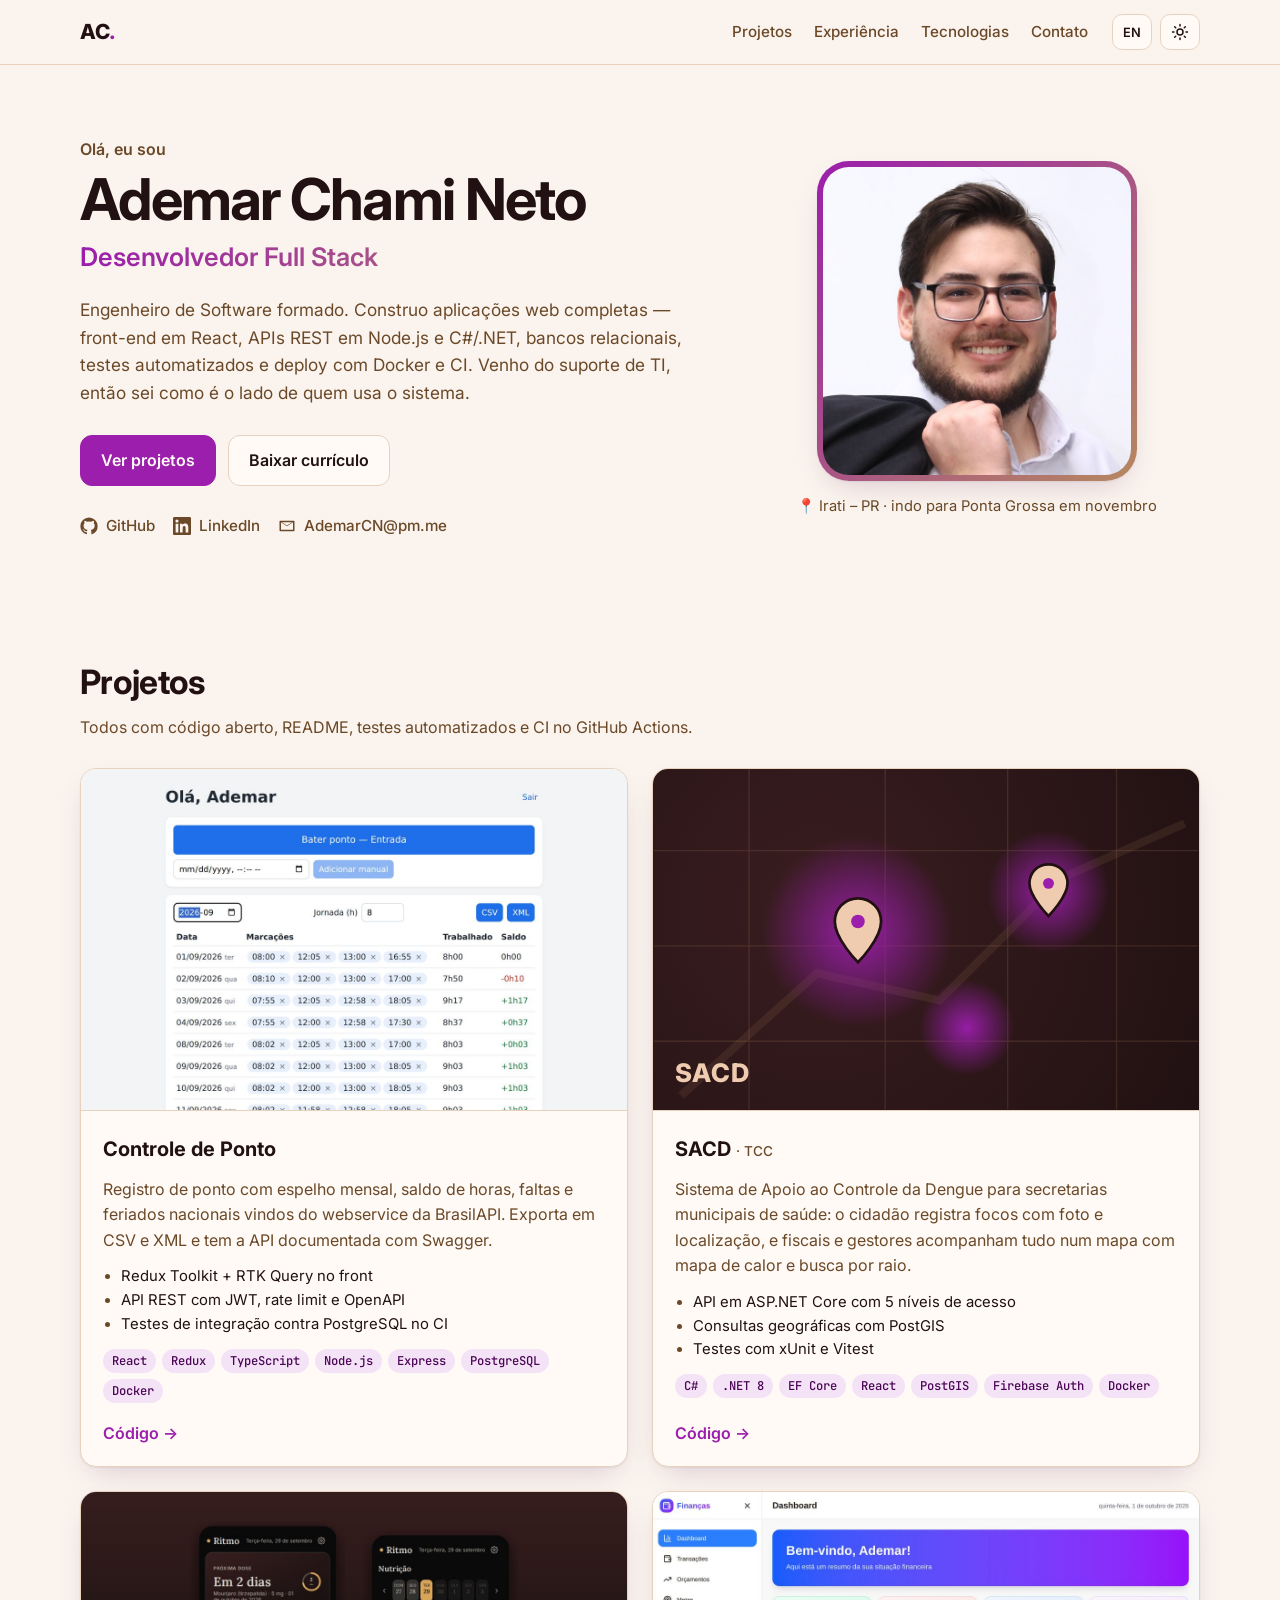
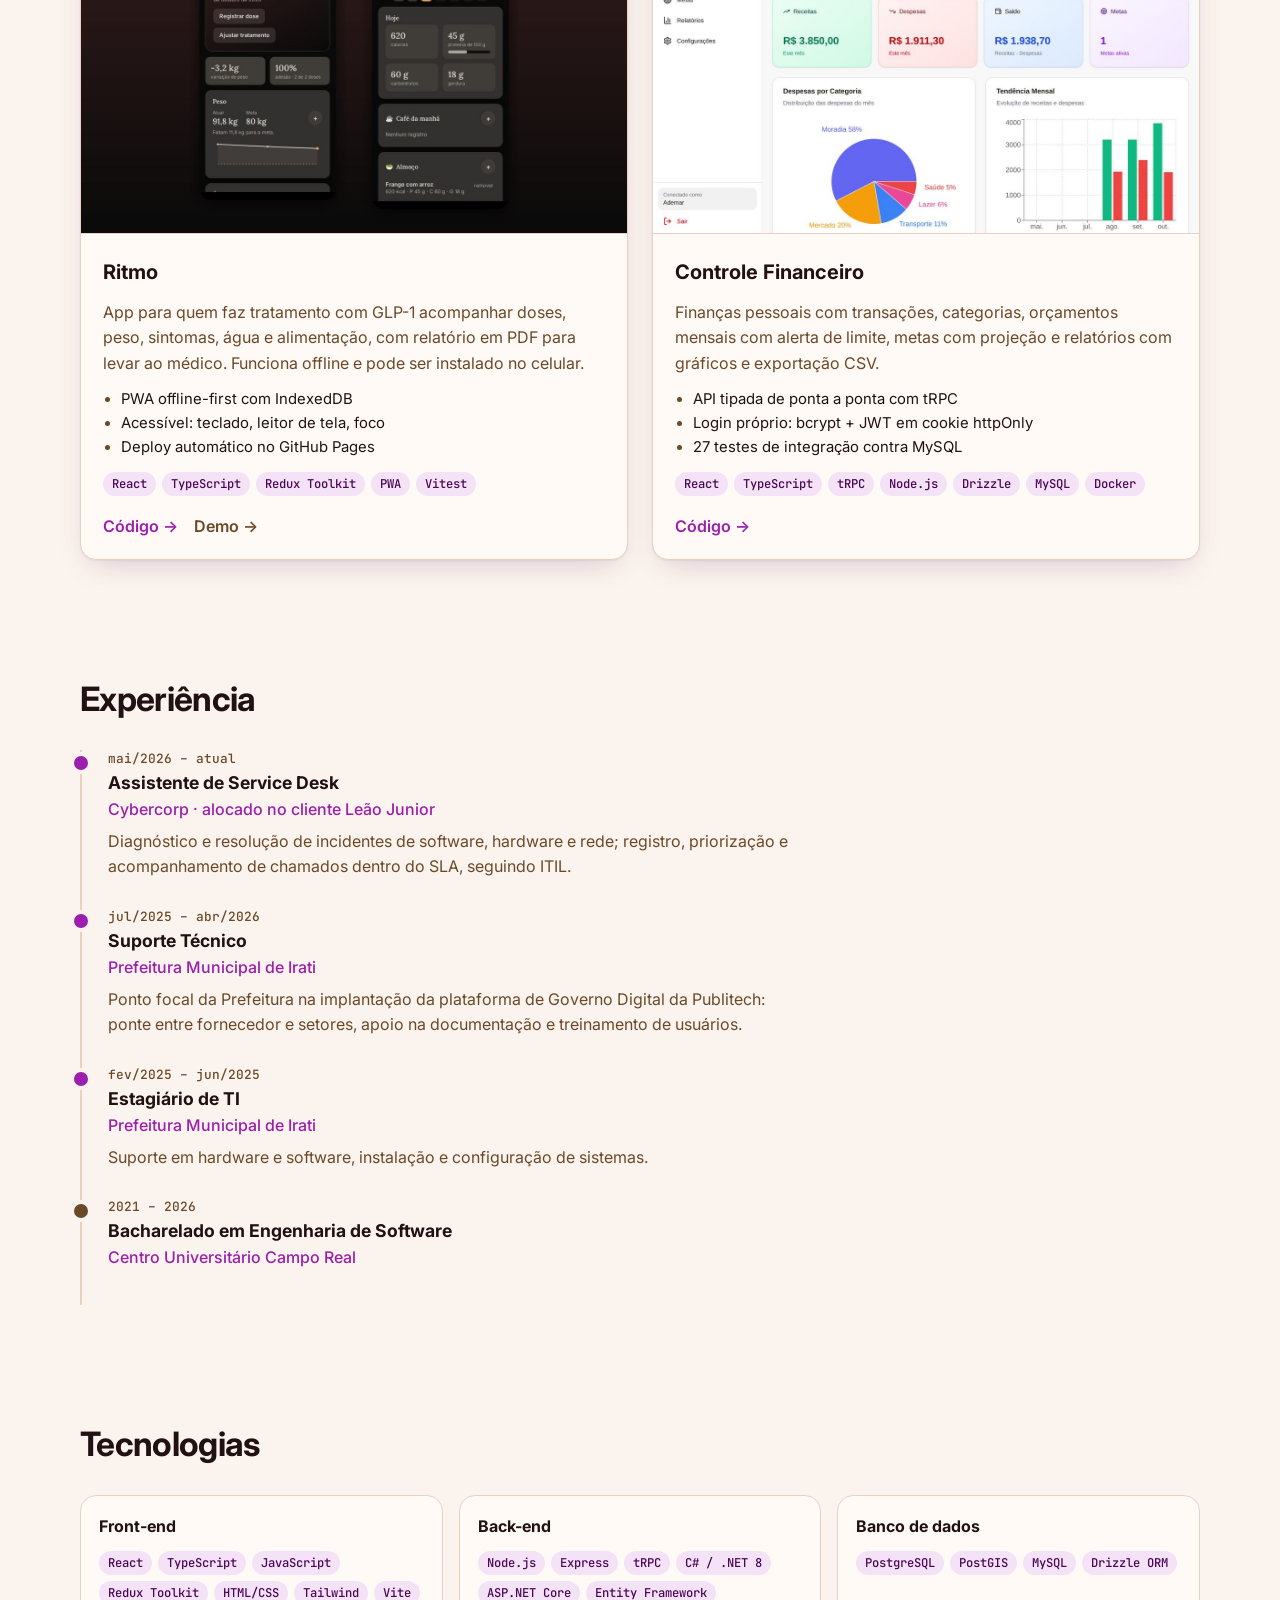
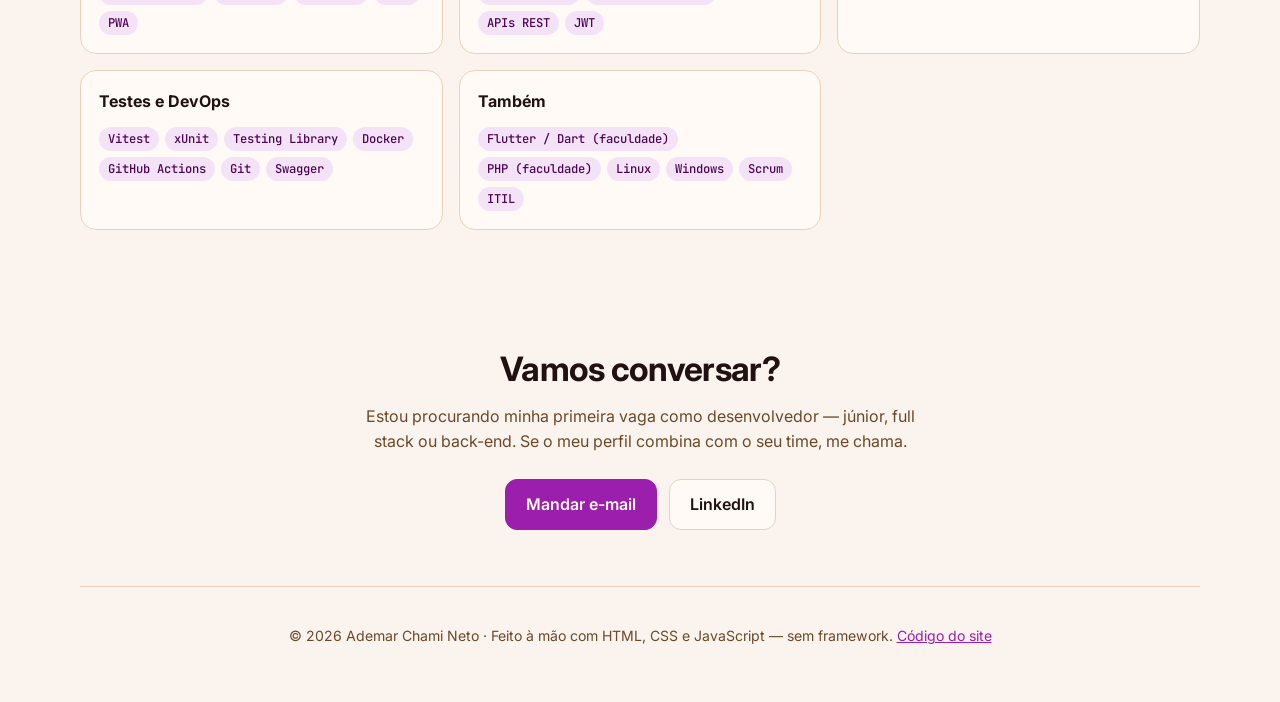
==== index.html @ 9b75eed6 "Portfólio" ====
<!doctype html>
<html lang="pt-BR">
<head>
  <meta charset="UTF-8" />
  <meta name="viewport" content="width=device-width, initial-scale=1" />
  <title>Ademar Chami Neto — Desenvolvedor Full Stack</title>
  <meta name="description" content="Portfólio de Ademar Chami Neto, desenvolvedor full stack (React, Node.js, C#/.NET, PostgreSQL). Projetos, experiência e contato." />
  <meta property="og:title" content="Ademar Chami Neto — Desenvolvedor Full Stack" />
  <meta property="og:description" content="Projetos com React, Node.js, C#/.NET e PostgreSQL — com código, testes e demos online." />
  <meta property="og:image" content="https://ademarchamineto.github.io/assets/projects/ponto.jpg" />
  <meta property="og:type" content="website" />
  <meta name="theme-color" content="#211112" />
  <link rel="icon" href="assets/favicon.svg" type="image/svg+xml" />
  <link rel="preconnect" href="https://fonts.googleapis.com" />
  <link rel="preconnect" href="https://fonts.gstatic.com" crossorigin />
  <link href="https://fonts.googleapis.com/css2?family=Inter:wght@400;500;600;700;800&family=JetBrains+Mono:wght@500&display=swap" rel="stylesheet" />
  <link rel="stylesheet" href="styles.css" />
</head>
<body>
  <a class="skip" href="#projetos" data-i18n="skip">Pular para os projetos</a>

  <header class="nav">
    <div class="container nav-inner">
      <a class="logo" href="#topo" aria-label="Início">AC<span>.</span></a>
      <nav aria-label="Seções">
        <a href="#projetos" data-i18n="nav.projects">Projetos</a>
        <a href="#experiencia" data-i18n="nav.experience">Experiência</a>
        <a href="#tecnologias" data-i18n="nav.skills">Tecnologias</a>
        <a href="#contato" data-i18n="nav.contact">Contato</a>
      </nav>
      <div class="nav-actions">
        <button class="lang" id="lang-toggle" type="button" aria-label="Mudar idioma / Change language">EN</button>
        <button class="theme" id="theme-toggle" type="button" aria-label="Alternar tema claro/escuro">
          <svg class="i-sun" viewBox="0 0 24 24" aria-hidden="true"><circle cx="12" cy="12" r="4"/><path d="M12 2v2M12 20v2M4.9 4.9l1.4 1.4M17.7 17.7l1.4 1.4M2 12h2M20 12h2M4.9 19.1l1.4-1.4M17.7 6.3l1.4-1.4"/></svg>
          <svg class="i-moon" viewBox="0 0 24 24" aria-hidden="true"><path d="M21 12.8A9 9 0 1 1 11.2 3a7 7 0 0 0 9.8 9.8z"/></svg>
        </button>
      </div>
    </div>
  </header>

  <main id="topo">
    <!-- HERO -->
    <section class="hero container">
      <div class="hero-text">
        <p class="eyebrow" data-i18n="hero.eyebrow">Olá, eu sou</p>
        <h1>Ademar Chami Neto</h1>
        <p class="role" data-i18n="hero.role">Desenvolvedor Full Stack</p>
        <p class="lead" data-i18n="hero.lead">Engenheiro de Software formado. Construo aplicações web completas — front-end em React, APIs REST em Node.js e C#/.NET, bancos relacionais, testes automatizados e deploy com Docker e CI. Venho do suporte de TI, então sei como é o lado de quem usa o sistema.</p>
        <div class="cta">
          <a class="btn primary" href="#projetos" data-i18n="hero.cta.projects">Ver projetos</a>
          <a class="btn" href="assets/curriculo-ademar-chami-neto.pdf" target="_blank" rel="noopener" data-i18n="hero.cta.cv">Baixar currículo</a>
        </div>
        <ul class="social" aria-label="Redes">
          <li><a href="https://github.com/AdemarChamiNeto" target="_blank" rel="noopener" aria-label="GitHub">
            <svg viewBox="0 0 24 24" aria-hidden="true"><path d="M12 .5A11.5 11.5 0 0 0 .5 12a11.5 11.5 0 0 0 7.9 10.9c.6.1.8-.2.8-.6v-2c-3.2.7-3.9-1.5-3.9-1.5-.5-1.3-1.3-1.7-1.3-1.7-1-.7.1-.7.1-.7 1.2.1 1.8 1.2 1.8 1.2 1 1.8 2.8 1.3 3.5 1 .1-.8.4-1.3.7-1.6-2.6-.3-5.3-1.3-5.3-5.7 0-1.3.5-2.3 1.2-3.1-.1-.3-.5-1.5.1-3.1 0 0 1-.3 3.2 1.2a11 11 0 0 1 5.8 0c2.2-1.5 3.2-1.2 3.2-1.2.6 1.6.2 2.8.1 3.1.8.8 1.2 1.9 1.2 3.1 0 4.4-2.7 5.4-5.3 5.7.4.4.8 1.1.8 2.2v3.3c0 .3.2.7.8.6A11.5 11.5 0 0 0 23.5 12 11.5 11.5 0 0 0 12 .5z"/></svg>
            GitHub</a></li>
          <li><a href="https://www.linkedin.com/in/ademar-chami-neto" target="_blank" rel="noopener" aria-label="LinkedIn">
            <svg viewBox="0 0 24 24" aria-hidden="true"><path d="M20.4 20.5h-3.6v-5.6c0-1.3 0-3-1.8-3s-2.1 1.4-2.1 2.9v5.7H9.3V9h3.4v1.6c.5-.9 1.6-1.8 3.4-1.8 3.6 0 4.3 2.4 4.3 5.5v6.2zM5.3 7.4a2.1 2.1 0 1 1 0-4.2 2.1 2.1 0 0 1 0 4.2zM7.1 20.5H3.5V9h3.6v11.5zM22.2 0H1.8C.8 0 0 .8 0 1.7v20.6c0 .9.8 1.7 1.8 1.7h20.4c1 0 1.8-.8 1.8-1.7V1.7C24 .8 23.2 0 22.2 0z"/></svg>
            LinkedIn</a></li>
          <li><a href="mailto:AdemarCN@pm.me" aria-label="E-mail">
            <svg viewBox="0 0 24 24" aria-hidden="true"><path d="M3 5h18a1 1 0 0 1 1 1v12a1 1 0 0 1-1 1H3a1 1 0 0 1-1-1V6a1 1 0 0 1 1-1zm9 7.2L4 7.1V17h16V7.1l-8 5.1zM5.2 7l6.8 4.3L18.8 7H5.2z"/></svg>
            AdemarCN@pm.me</a></li>
        </ul>
      </div>
      <div class="hero-photo">
        <!-- Coloque sua foto em assets/foto.jpg (quadrada, ~600x600). Sem ela, aparecem as iniciais. -->
        <div class="photo-frame">
          <img src="assets/foto.jpg" alt="Foto de Ademar Chami Neto" width="320" height="320" onerror="this.remove()" />
          <span class="initials" aria-hidden="true">AC</span>
        </div>
        <p class="location" data-i18n="hero.location">📍 Irati – PR · indo para Ponta Grossa em novembro</p>
      </div>
    </section>

    <!-- PROJETOS -->
    <section id="projetos" class="section container">
      <h2 data-i18n="projects.title">Projetos</h2>
      <p class="section-sub" data-i18n="projects.sub">Todos com código aberto, README, testes automatizados e CI no GitHub Actions.</p>

      <div class="projects">
        <!-- Controle de Ponto -->
        <article class="project">
          <a class="shot" href="https://github.com/AdemarChamiNeto/controle-ponto" target="_blank" rel="noopener">
            <img src="assets/projects/ponto.jpg" alt="Tela do Controle de Ponto com o espelho do mês" loading="lazy" width="1200" height="750" />
          </a>
          <div class="project-body">
            <h3>Controle de Ponto</h3>
            <p data-i18n="p.ponto.desc">Registro de ponto com espelho mensal, saldo de horas, faltas e feriados nacionais vindos do webservice da BrasilAPI. Exporta em CSV e XML e tem a API documentada com Swagger.</p>
            <ul class="highlights">
              <li data-i18n="p.ponto.h1">Redux Toolkit + RTK Query no front</li>
              <li data-i18n="p.ponto.h2">API REST com JWT, rate limit e OpenAPI</li>
              <li data-i18n="p.ponto.h3">Testes de integração contra PostgreSQL no CI</li>
            </ul>
            <ul class="tags"><li>React</li><li>Redux</li><li>TypeScript</li><li>Node.js</li><li>Express</li><li>PostgreSQL</li><li>Docker</li></ul>
            <div class="links">
              <a href="https://github.com/AdemarChamiNeto/controle-ponto" target="_blank" rel="noopener" data-i18n="links.code">Código</a>
              <!-- DEMO-PONTO: quando o deploy no Render estiver no ar, troque o href e remova o hidden -->
              <a href="#" hidden data-i18n="links.demo">Demo</a>
            </div>
          </div>
        </article>

        <!-- SACD -->
        <article class="project">
          <a class="shot sacd" href="https://github.com/AdemarChamiNeto/sacd" target="_blank" rel="noopener" aria-label="SACD no GitHub">
            <div class="sacd-art" aria-hidden="true">
              <svg viewBox="0 0 400 250">
                <defs><radialGradient id="h" cx="50%" cy="50%" r="50%"><stop offset="0" stop-color="#9b1eac" stop-opacity=".95"/><stop offset="1" stop-color="#9b1eac" stop-opacity="0"/></radialGradient></defs>
                <g stroke="currentColor" stroke-opacity=".18" fill="none">
                  <path d="M0 60h400M0 130h400M0 200h400M70 0v250M170 0v250M260 0v250M340 0v250"/>
                  <path d="M20 240 120 150 210 170 300 80 390 40" stroke-width="6" stroke-opacity=".12"/>
                </g>
                <circle cx="150" cy="120" r="70" fill="url(#h)"/>
                <circle cx="290" cy="90" r="45" fill="url(#h)"/>
                <circle cx="230" cy="190" r="35" fill="url(#h)"/>
                <g fill="#efccaf" stroke="#211112" stroke-width="2">
                  <path d="M150 95c-10 0-17 8-17 17 0 13 17 30 17 30s17-17 17-30c0-9-7-17-17-17z"/>
                  <path d="M290 70c-8 0-14 6-14 14 0 10 14 24 14 24s14-14 14-24c0-8-6-14-14-14z"/>
                </g>
                <circle cx="150" cy="112" r="5" fill="#9b1eac"/><circle cx="290" cy="84" r="4" fill="#9b1eac"/>
              </svg>
              <span>SACD</span>
            </div>
          </a>
          <div class="project-body">
            <h3>SACD <small data-i18n="p.sacd.tag">· TCC</small></h3>
            <p data-i18n="p.sacd.desc">Sistema de Apoio ao Controle da Dengue para secretarias municipais de saúde: o cidadão registra focos com foto e localização, e fiscais e gestores acompanham tudo num mapa com mapa de calor e busca por raio.</p>
            <ul class="highlights">
              <li data-i18n="p.sacd.h1">API em ASP.NET Core com 5 níveis de acesso</li>
              <li data-i18n="p.sacd.h2">Consultas geográficas com PostGIS</li>
              <li data-i18n="p.sacd.h3">Testes com xUnit e Vitest</li>
            </ul>
            <ul class="tags"><li>C#</li><li>.NET 8</li><li>EF Core</li><li>React</li><li>PostGIS</li><li>Firebase Auth</li><li>Docker</li></ul>
            <div class="links">
              <a href="https://github.com/AdemarChamiNeto/sacd" target="_blank" rel="noopener" data-i18n="links.code">Código</a>
            </div>
          </div>
        </article>

        <!-- Ritmo -->
        <article class="project">
          <a class="shot" href="https://ademarchamineto.github.io/ritmo/" target="_blank" rel="noopener">
            <img src="assets/projects/ritmo.jpg" alt="Duas telas do app Ritmo no celular" loading="lazy" width="1200" height="750" />
          </a>
          <div class="project-body">
            <h3>Ritmo</h3>
            <p data-i18n="p.ritmo.desc">App para quem faz tratamento com GLP-1 acompanhar doses, peso, sintomas, água e alimentação, com relatório em PDF para levar ao médico. Funciona offline e pode ser instalado no celular.</p>
            <ul class="highlights">
              <li data-i18n="p.ritmo.h1">PWA offline-first com IndexedDB</li>
              <li data-i18n="p.ritmo.h2">Acessível: teclado, leitor de tela, foco</li>
              <li data-i18n="p.ritmo.h3">Deploy automático no GitHub Pages</li>
            </ul>
            <ul class="tags"><li>React</li><li>TypeScript</li><li>Redux Toolkit</li><li>PWA</li><li>Vitest</li></ul>
            <div class="links">
              <a href="https://github.com/AdemarChamiNeto/ritmo" target="_blank" rel="noopener" data-i18n="links.code">Código</a>
              <a class="demo" href="https://ademarchamineto.github.io/ritmo/" target="_blank" rel="noopener" data-i18n="links.demo">Demo</a>
            </div>
          </div>
        </article>

        <!-- Controle Financeiro -->
        <article class="project">
          <a class="shot" href="https://github.com/AdemarChamiNeto/controle-financeiro" target="_blank" rel="noopener">
            <img src="assets/projects/financeiro.jpg" alt="Dashboard do Controle Financeiro com gráficos" loading="lazy" width="1200" height="750" />
          </a>
          <div class="project-body">
            <h3>Controle Financeiro</h3>
            <p data-i18n="p.fin.desc">Finanças pessoais com transações, categorias, orçamentos mensais com alerta de limite, metas com projeção e relatórios com gráficos e exportação CSV.</p>
            <ul class="highlights">
              <li data-i18n="p.fin.h1">API tipada de ponta a ponta com tRPC</li>
              <li data-i18n="p.fin.h2">Login próprio: bcrypt + JWT em cookie httpOnly</li>
              <li data-i18n="p.fin.h3">27 testes de integração contra MySQL</li>
            </ul>
            <ul class="tags"><li>React</li><li>TypeScript</li><li>tRPC</li><li>Node.js</li><li>Drizzle</li><li>MySQL</li><li>Docker</li></ul>
            <div class="links">
              <a href="https://github.com/AdemarChamiNeto/controle-financeiro" target="_blank" rel="noopener" data-i18n="links.code">Código</a>
            </div>
          </div>
        </article>
      </div>
    </section>

    <!-- EXPERIÊNCIA -->
    <section id="experiencia" class="section container">
      <h2 data-i18n="exp.title">Experiência</h2>
      <ol class="timeline">
        <li>
          <div class="when" data-i18n="exp.1.when">mai/2026 – atual</div>
          <h3 data-i18n="exp.1.role">Assistente de Service Desk</h3>
          <p class="where" data-i18n="exp.1.where">Cybercorp · alocado no cliente Leão Junior</p>
          <p data-i18n="exp.1.desc">Diagnóstico e resolução de incidentes de software, hardware e rede; registro, priorização e acompanhamento de chamados dentro do SLA, seguindo ITIL.</p>
        </li>
        <li>
          <div class="when" data-i18n="exp.2.when">jul/2025 – abr/2026</div>
          <h3 data-i18n="exp.2.role">Suporte Técnico</h3>
          <p class="where" data-i18n="exp.2.where">Prefeitura Municipal de Irati</p>
          <p data-i18n="exp.2.desc">Ponto focal da Prefeitura na implantação da plataforma de Governo Digital da Publitech: ponte entre fornecedor e setores, apoio na documentação e treinamento de usuários.</p>
        </li>
        <li>
          <div class="when" data-i18n="exp.3.when">fev/2025 – jun/2025</div>
          <h3 data-i18n="exp.3.role">Estagiário de TI</h3>
          <p class="where" data-i18n="exp.3.where">Prefeitura Municipal de Irati</p>
          <p data-i18n="exp.3.desc">Suporte em hardware e software, instalação e configuração de sistemas.</p>
        </li>
        <li class="edu">
          <div class="when">2021 – 2026</div>
          <h3 data-i18n="edu.role">Bacharelado em Engenharia de Software</h3>
          <p class="where">Centro Universitário Campo Real</p>
        </li>
      </ol>
    </section>

    <!-- TECNOLOGIAS -->
    <section id="tecnologias" class="section container">
      <h2 data-i18n="skills.title">Tecnologias</h2>
      <div class="skills">
        <div class="skill-group">
          <h3>Front-end</h3>
          <ul class="tags"><li>React</li><li>TypeScript</li><li>JavaScript</li><li>Redux Toolkit</li><li>HTML/CSS</li><li>Tailwind</li><li>Vite</li><li>PWA</li></ul>
        </div>
        <div class="skill-group">
          <h3>Back-end</h3>
          <ul class="tags"><li>Node.js</li><li>Express</li><li>tRPC</li><li>C# / .NET 8</li><li>ASP.NET Core</li><li>Entity Framework</li><li>APIs REST</li><li>JWT</li></ul>
        </div>
        <div class="skill-group">
          <h3 data-i18n="skills.db">Banco de dados</h3>
          <ul class="tags"><li>PostgreSQL</li><li>PostGIS</li><li>MySQL</li><li>Drizzle ORM</li></ul>
        </div>
        <div class="skill-group">
          <h3 data-i18n="skills.devops">Testes e DevOps</h3>
          <ul class="tags"><li>Vitest</li><li>xUnit</li><li>Testing Library</li><li>Docker</li><li>GitHub Actions</li><li>Git</li><li>Swagger</li></ul>
        </div>
        <div class="skill-group">
          <h3 data-i18n="skills.also">Também</h3>
          <ul class="tags"><li data-i18n="skills.flutter">Flutter / Dart (faculdade)</li><li data-i18n="skills.php">PHP (faculdade)</li><li>Linux</li><li>Windows</li><li>Scrum</li><li>ITIL</li></ul>
        </div>
      </div>
    </section>

    <!-- CONTATO -->
    <section id="contato" class="section container contact">
      <h2 data-i18n="contact.title">Vamos conversar?</h2>
      <p data-i18n="contact.text">Estou procurando minha primeira vaga como desenvolvedor — júnior, full stack ou back-end. Se o meu perfil combina com o seu time, me chama.</p>
      <div class="cta center">
        <a class="btn primary" href="mailto:AdemarCN@pm.me" data-i18n="contact.email">Mandar e-mail</a>
        <a class="btn" href="https://www.linkedin.com/in/ademar-chami-neto" target="_blank" rel="noopener">LinkedIn</a>
      </div>
    </section>
  </main>

  <footer class="footer container">
    <p>© <span id="year">2026</span> Ademar Chami Neto · <span data-i18n="footer">Feito à mão com HTML, CSS e JavaScript — sem framework.</span> <a href="https://github.com/AdemarChamiNeto/AdemarChamiNeto.github.io" target="_blank" rel="noopener" data-i18n="footer.src">Código do site</a></p>
  </footer>

  <script src="main.js"></script>
</body>
</html>
---- styles.css ----
:root {
  /* Paleta: Italian Roast #211112 · Cosy Coverlet #EFCCAF · Cafe Royale #6B4928
     Tudor Tan #B6885F · Minesweeper's Purple #9B1EAC · Clairvoyant #4C0657
     (os tons extras são clareamentos/escurecimentos dessas mesmas cores) */
  --bg: #fbf4ee;          /* Cosy Coverlet bem claro */
  --surface: #fffaf6;
  --surface-2: #f5e6d8;   /* Cosy Coverlet claro */
  --border: #e8d2bd;
  --text: #211112;        /* Italian Roast */
  --muted: #6b4928;       /* Cafe Royale */
  --accent: #9b1eac;      /* Minesweeper's Purple */
  --accent-2: #6b4928;    /* Cafe Royale */
  --accent-ink: #fffaf6;
  --tag-bg: #f4e3f6;      /* Purple bem claro */
  --tag-ink: #4c0657;     /* Clairvoyant */
  --grad-a: #9b1eac;
  --grad-b: #b6885f;      /* Tudor Tan */
  --shadow: 0 1px 2px rgba(33, 17, 18, .06), 0 12px 32px -12px rgba(76, 6, 87, .22);
  --radius: 16px;
  --font: "Inter", system-ui, -apple-system, "Segoe UI", sans-serif;
  --mono: "JetBrains Mono", ui-monospace, monospace;
  color-scheme: light;
}
@media (prefers-color-scheme: dark) {
  :root:not([data-theme="light"]) {
    --bg: #170b0c; --surface: #211112; --surface-2: #2b1719; --border: #3d2427;
    --text: #efccaf; --muted: #b6885f; --accent: #c65bd6; --accent-2: #b6885f; --accent-ink: #efccaf;
    --tag-bg: #4c0657; --tag-ink: #efccaf; --grad-a: #c65bd6; --grad-b: #efccaf;
    --shadow: 0 1px 2px rgba(0,0,0,.5), 0 12px 32px -12px rgba(155, 30, 172, .35);
    color-scheme: dark;
  }
}
:root[data-theme="dark"] {
  --bg: #170b0c; --surface: #211112; --surface-2: #2b1719; --border: #3d2427;
  --text: #efccaf; --muted: #b6885f; --accent: #c65bd6; --accent-2: #b6885f; --accent-ink: #efccaf;
  --tag-bg: #4c0657; --tag-ink: #efccaf; --grad-a: #c65bd6; --grad-b: #efccaf;
  --shadow: 0 1px 2px rgba(0,0,0,.5), 0 12px 32px -12px rgba(155, 30, 172, .35);
  color-scheme: dark;
}

* { box-sizing: border-box; }
html { scroll-behavior: smooth; scroll-padding-top: 80px; }
@media (prefers-reduced-motion: reduce) { html { scroll-behavior: auto; } * { transition: none !important; animation: none !important; } }
body { margin: 0; background: var(--bg); color: var(--text); font-family: var(--font); line-height: 1.6; -webkit-font-smoothing: antialiased; }
a { color: var(--accent); }
img { max-width: 100%; display: block; }
:focus-visible { outline: 3px solid var(--accent); outline-offset: 3px; border-radius: 6px; }
.container { width: min(1120px, 100% - 32px); margin-inline: auto; }
.skip { position: absolute; left: -999px; top: 8px; background: #9b1eac; color: #fffaf6; padding: 8px 14px; border-radius: 8px; z-index: 100; }
.skip:focus { left: 12px; }

/* navegação */
.nav { position: sticky; top: 0; z-index: 50; background: color-mix(in srgb, var(--bg) 85%, transparent); backdrop-filter: blur(10px); border-bottom: 1px solid var(--border); }
.nav-inner { display: flex; align-items: center; gap: 24px; height: 64px; }
.logo { font-weight: 800; font-size: 1.3rem; text-decoration: none; color: var(--text); letter-spacing: -.02em; }
.logo span { color: var(--accent); }
.nav nav { display: flex; gap: 22px; margin-left: auto; }
.nav nav a { color: var(--muted); text-decoration: none; font-weight: 500; font-size: .95rem; }
.nav nav a:hover { color: var(--text); }
.nav-actions { display: flex; gap: 8px; }
.lang, .theme { height: 36px; min-width: 36px; padding: 0 10px; border-radius: 10px; border: 1px solid var(--border); background: var(--surface); color: var(--text); font: 600 .8rem var(--font); cursor: pointer; display: inline-flex; align-items: center; justify-content: center; }
.theme svg { width: 18px; height: 18px; fill: none; stroke: currentColor; stroke-width: 2; stroke-linecap: round; }
.i-moon { display: none; }
:root[data-theme="dark"] .i-sun { display: none; }
:root[data-theme="dark"] .i-moon { display: block; }
@media (prefers-color-scheme: dark) {
  :root:not([data-theme="light"]) .i-sun { display: none; }
  :root:not([data-theme="light"]) .i-moon { display: block; }
}
@media (max-width: 720px) { .nav nav { display: none; } .nav-actions { margin-left: auto; } }

/* hero */
.hero { display: grid; grid-template-columns: 1.4fr 1fr; gap: 48px; align-items: center; padding: 72px 0 56px; }
.eyebrow { color: var(--accent-2); font-weight: 600; margin: 0; }
.hero h1 { font-size: clamp(2.2rem, 5vw, 3.6rem); line-height: 1.05; letter-spacing: -.03em; margin: 6px 0 8px; }
.role { font-size: clamp(1.2rem, 2.4vw, 1.6rem); font-weight: 600; margin: 0 0 18px; background: linear-gradient(90deg, var(--grad-a), var(--grad-b)); -webkit-background-clip: text; background-clip: text; color: transparent; }
.lead { color: var(--muted); font-size: 1.08rem; max-width: 60ch; margin: 0 0 28px; }
.cta { display: flex; gap: 12px; flex-wrap: wrap; }
.cta.center { justify-content: center; }
.btn { display: inline-flex; align-items: center; gap: 8px; padding: 12px 20px; border-radius: 12px; border: 1px solid var(--border); background: var(--surface); color: var(--text); text-decoration: none; font-weight: 600; transition: transform .15s ease, box-shadow .15s ease; }
.btn:hover { transform: translateY(-1px); box-shadow: var(--shadow); }
.btn.primary { background: #9b1eac; border-color: #9b1eac; color: #fffaf6; }
.btn.primary:hover { background: #4c0657; border-color: #4c0657; }
.social { list-style: none; padding: 0; margin: 28px 0 0; display: flex; gap: 18px; flex-wrap: wrap; }
.social a { display: inline-flex; align-items: center; gap: 8px; color: var(--muted); text-decoration: none; font-weight: 500; font-size: .95rem; }
.social a:hover { color: var(--text); }
.social svg { width: 18px; height: 18px; fill: currentColor; }
.hero-photo { display: flex; flex-direction: column; align-items: center; gap: 14px; }
.photo-frame { position: relative; width: min(320px, 70vw); aspect-ratio: 1; border-radius: 32px; padding: 6px; background: linear-gradient(135deg, var(--grad-a), var(--grad-b)); box-shadow: var(--shadow); }
.photo-frame img, .photo-frame .initials { width: 100%; height: 100%; border-radius: 26px; object-fit: cover; }
.photo-frame .initials { display: none; place-items: center; background: var(--surface); font-size: 5rem; font-weight: 800; color: var(--accent); letter-spacing: -.04em; }
.photo-frame:not(:has(img)) .initials { display: grid; }
.location { color: var(--muted); font-size: .92rem; margin: 0; text-align: center; }
@media (max-width: 860px) {
  .hero { grid-template-columns: 1fr; padding-top: 40px; gap: 32px; }
  .hero-photo { order: -1; }
  .photo-frame { width: 180px; }
}

/* seções */
.section { padding: 56px 0; }
.section h2 { font-size: clamp(1.6rem, 3vw, 2.1rem); letter-spacing: -.02em; margin: 0 0 6px; }
.section-sub { color: var(--muted); margin: 0 0 28px; }

/* projetos */
.projects { display: grid; grid-template-columns: repeat(2, 1fr); gap: 24px; }
@media (max-width: 860px) { .projects { grid-template-columns: 1fr; } }
.project { background: var(--surface); border: 1px solid var(--border); border-radius: var(--radius); overflow: hidden; display: flex; flex-direction: column; box-shadow: var(--shadow); transition: transform .2s ease; }
.project:hover { transform: translateY(-3px); }
.shot { display: block; aspect-ratio: 16 / 10; overflow: hidden; background: var(--surface-2); border-bottom: 1px solid var(--border); }
.shot img { width: 100%; height: 100%; object-fit: cover; object-position: top; transition: transform .4s ease; }
.project:hover .shot img { transform: scale(1.03); }
.sacd-art { width: 100%; height: 100%; position: relative; background: radial-gradient(circle at 30% 40%, #3a1d20, #211112); color: #b6885f; }
.sacd-art svg { position: absolute; inset: 0; width: 100%; height: 100%; }
.sacd-art span { position: absolute; left: 22px; bottom: 16px; font-weight: 800; font-size: 1.6rem; color: #efccaf; letter-spacing: .04em; }
.project-body { padding: 22px 22px 20px; display: flex; flex-direction: column; gap: 12px; flex: 1; }
.project h3 { margin: 0; font-size: 1.25rem; }
.project h3 small { color: var(--muted); font-weight: 500; font-size: .85rem; }
.project p { margin: 0; color: var(--muted); }
.highlights { margin: 0; padding-left: 18px; color: var(--text); font-size: .93rem; }
.highlights li::marker { color: var(--accent-2); }
.tags { list-style: none; display: flex; flex-wrap: wrap; gap: 6px; padding: 0; margin: 0; }
.tags li { font: 500 .76rem var(--mono); background: var(--tag-bg); color: var(--tag-ink); padding: 4px 9px; border-radius: 999px; }
.links { display: flex; gap: 16px; margin-top: auto; padding-top: 6px; }
.links a { font-weight: 600; text-decoration: none; }
.links a::after { content: " →"; }
.links a:hover { text-decoration: underline; }
.links .demo { color: var(--accent-2); }

/* experiência */
.timeline { list-style: none; padding: 0; margin: 24px 0 0; border-left: 2px solid var(--border); }
.timeline li { position: relative; padding: 0 0 28px 26px; }
.timeline li::before { content: ""; position: absolute; left: -8px; top: 6px; width: 14px; height: 14px; border-radius: 50%; background: var(--accent); box-shadow: 0 0 0 4px var(--bg); }
.timeline li.edu::before { background: var(--accent-2); }
.timeline .when { font: 500 .8rem var(--mono); color: var(--muted); }
.timeline h3 { margin: 2px 0 0; font-size: 1.1rem; }
.timeline .where { margin: 0 0 6px; color: var(--accent); font-weight: 500; }
.timeline p { margin: 0; color: var(--muted); max-width: 70ch; }

/* tecnologias */
.skills { display: grid; grid-template-columns: repeat(auto-fit, minmax(300px, 1fr)); gap: 16px; margin-top: 24px; }
.skill-group { background: var(--surface); border: 1px solid var(--border); border-radius: var(--radius); padding: 18px; }
.skill-group h3 { margin: 0 0 12px; font-size: 1rem; }

/* contato */
.contact { text-align: center; }
.contact p { color: var(--muted); max-width: 56ch; margin: 8px auto 24px; }

.footer { border-top: 1px solid var(--border); padding: 24px 0 40px; color: var(--muted); font-size: .88rem; text-align: center; }
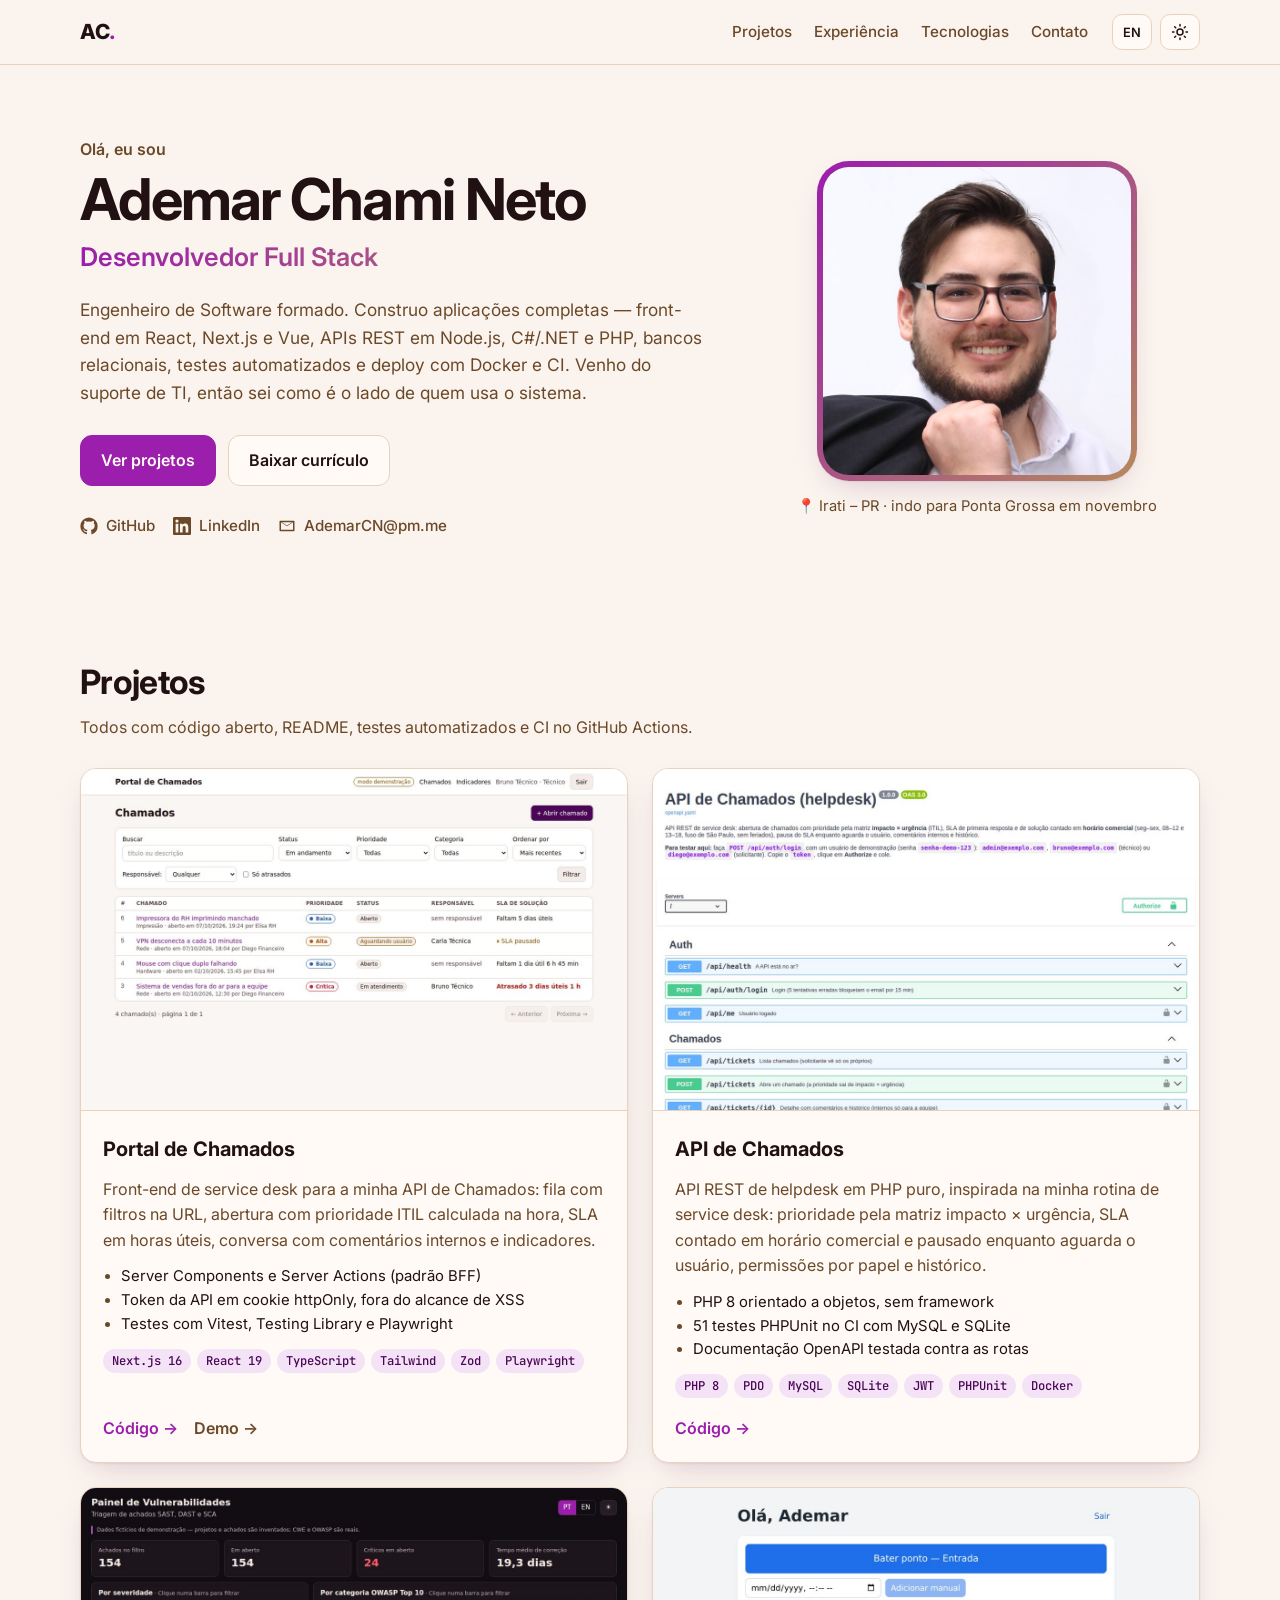
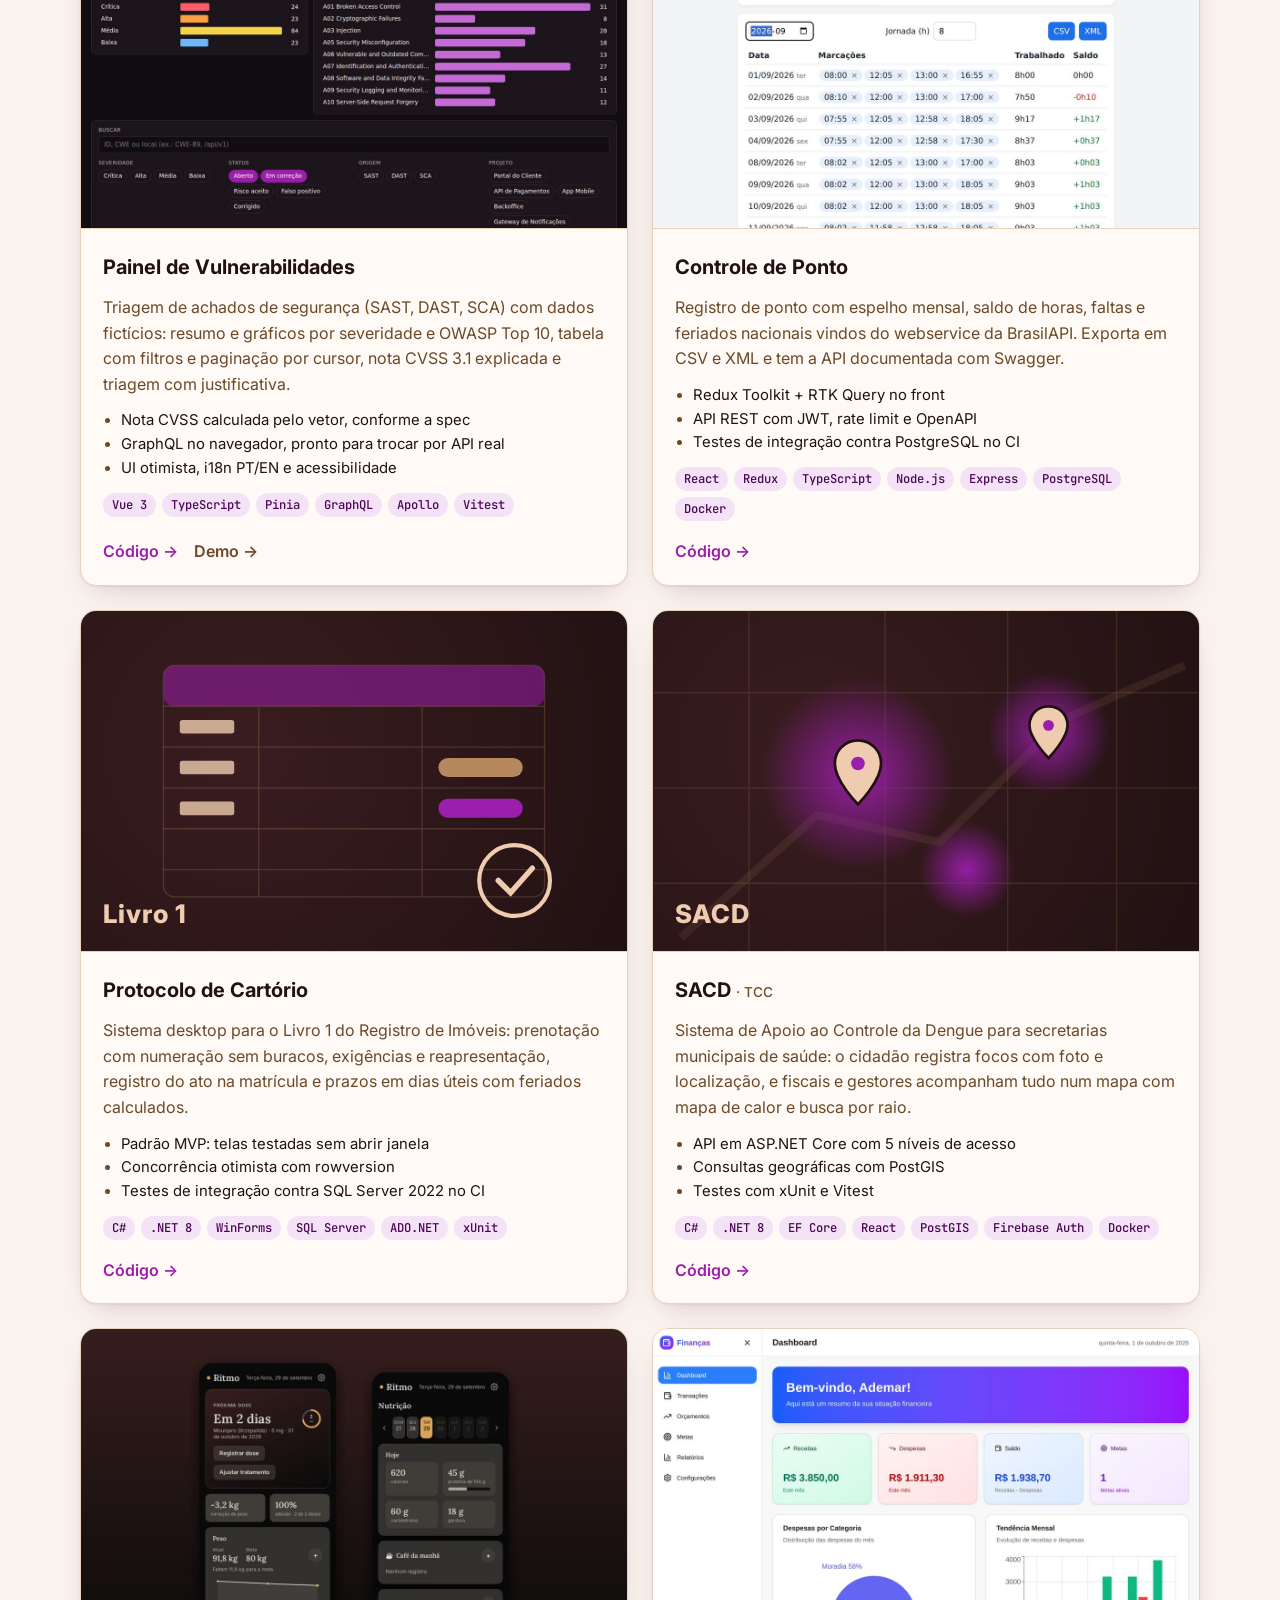
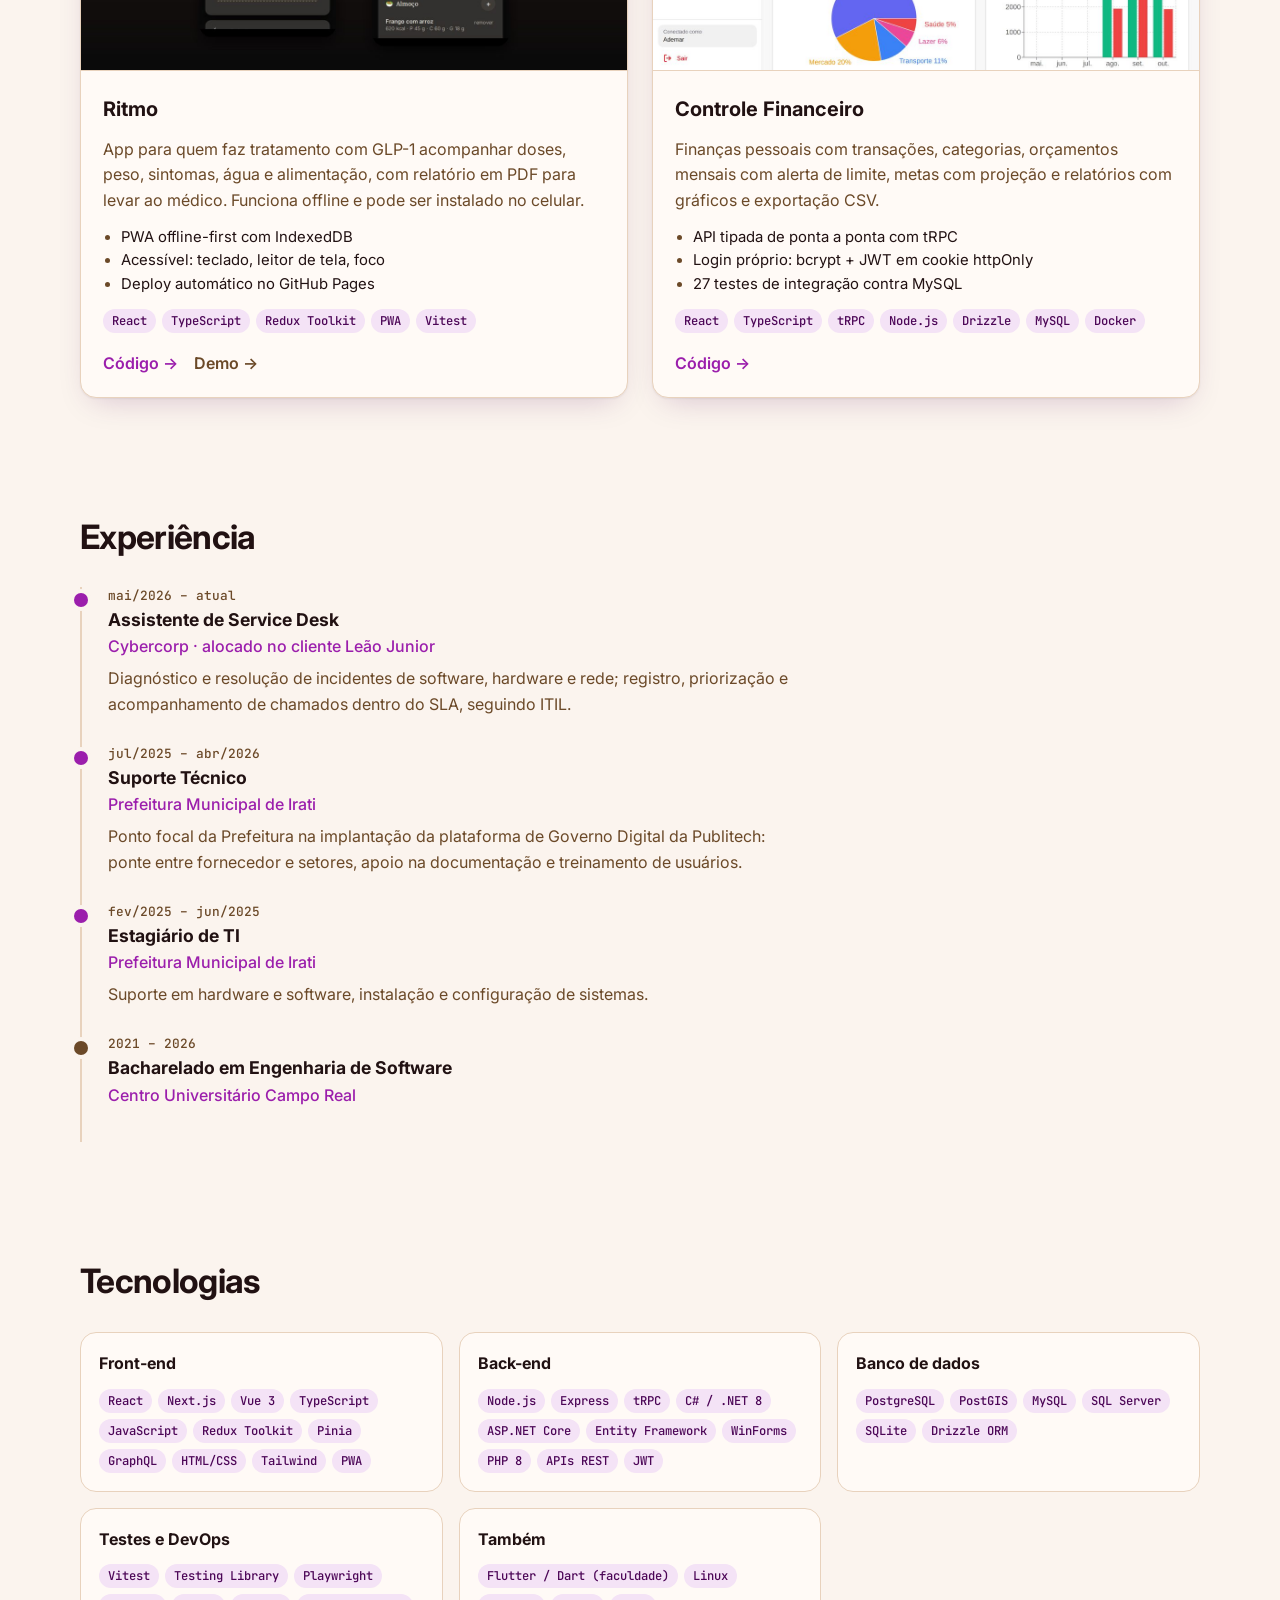
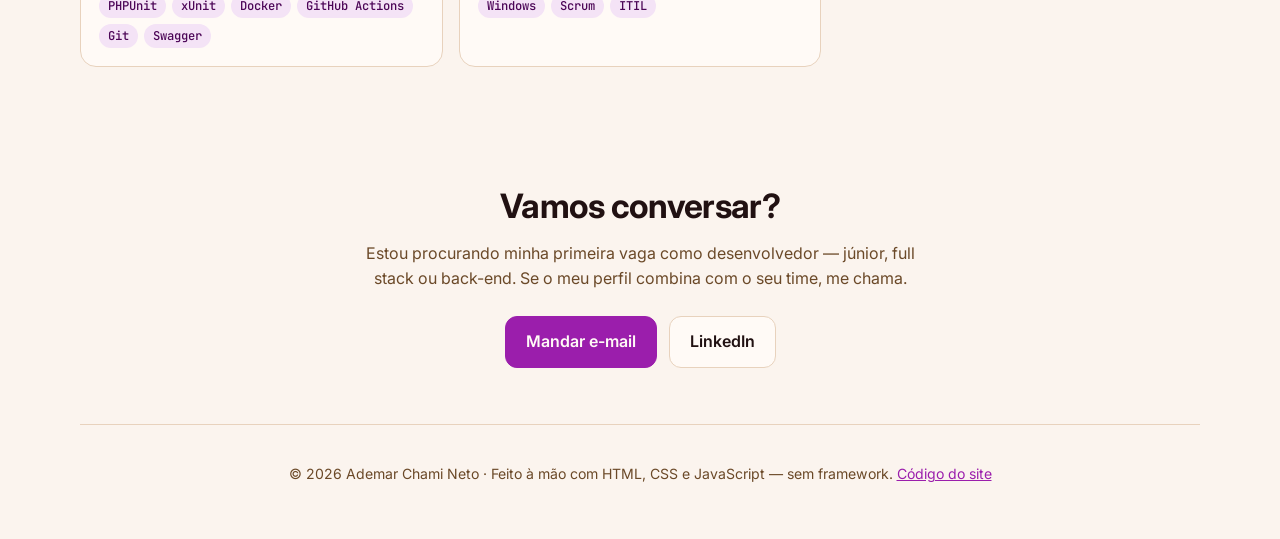
==== commit 5683b8c4: "Liga a demo do portal de chamados" ====
--- a/index.html
+++ b/index.html
@@ -45,7 +45,7 @@
         <p class="eyebrow" data-i18n="hero.eyebrow">Olá, eu sou</p>
         <h1>Ademar Chami Neto</h1>
         <p class="role" data-i18n="hero.role">Desenvolvedor Full Stack</p>
-        <p class="lead" data-i18n="hero.lead">Engenheiro de Software formado. Construo aplicações web completas — front-end em React, APIs REST em Node.js e C#/.NET, bancos relacionais, testes automatizados e deploy com Docker e CI. Venho do suporte de TI, então sei como é o lado de quem usa o sistema.</p>
+        <p class="lead" data-i18n="hero.lead">Engenheiro de Software formado. Construo aplicações completas — front-end em React, Next.js e Vue, APIs REST em Node.js, C#/.NET e PHP, bancos relacionais, testes automatizados e deploy com Docker e CI. Venho do suporte de TI, então sei como é o lado de quem usa o sistema.</p>
         <div class="cta">
           <a class="btn primary" href="#projetos" data-i18n="hero.cta.projects">Ver projetos</a>
           <a class="btn" href="assets/curriculo-ademar-chami-neto.pdf" target="_blank" rel="noopener" data-i18n="hero.cta.cv">Baixar currículo</a>
@@ -78,6 +78,68 @@
       <p class="section-sub" data-i18n="projects.sub">Todos com código aberto, README, testes automatizados e CI no GitHub Actions.</p>
 
       <div class="projects">
+        <!-- Portal de Chamados -->
+        <article class="project">
+          <a class="shot" href="https://portal-chamados-swart.vercel.app/" target="_blank" rel="noopener">
+            <img src="assets/projects/portal.jpg" alt="Fila de chamados do portal com filtros, prioridade e SLA" loading="lazy" width="1200" height="750" />
+          </a>
+          <div class="project-body">
+            <h3>Portal de Chamados</h3>
+            <p data-i18n="p.portal.desc">Front-end de service desk para a minha API de Chamados: fila com filtros na URL, abertura com prioridade ITIL calculada na hora, SLA em horas úteis, conversa com comentários internos e indicadores.</p>
+            <ul class="highlights">
+              <li data-i18n="p.portal.h1">Server Components e Server Actions (padrão BFF)</li>
+              <li data-i18n="p.portal.h2">Token da API em cookie httpOnly, fora do alcance de XSS</li>
+              <li data-i18n="p.portal.h3">Testes com Vitest, Testing Library e Playwright</li>
+            </ul>
+            <ul class="tags"><li>Next.js 16</li><li>React 19</li><li>TypeScript</li><li>Tailwind</li><li>Zod</li><li>Playwright</li></ul>
+            <div class="links">
+              <a href="https://github.com/AdemarChamiNeto/portal-chamados" target="_blank" rel="noopener" data-i18n="links.code">Código</a>
+              <a class="demo" href="https://portal-chamados-swart.vercel.app/" target="_blank" rel="noopener" data-i18n="links.demo">Demo</a>
+            </div>
+          </div>
+        </article>
+
+        <!-- API de Chamados -->
+        <article class="project">
+          <a class="shot" href="https://github.com/AdemarChamiNeto/api-chamados" target="_blank" rel="noopener">
+            <img src="assets/projects/api-chamados.jpg" alt="Documentação Swagger da API de Chamados" loading="lazy" width="1200" height="750" />
+          </a>
+          <div class="project-body">
+            <h3>API de Chamados</h3>
+            <p data-i18n="p.api.desc">API REST de helpdesk em PHP puro, inspirada na minha rotina de service desk: prioridade pela matriz impacto × urgência, SLA contado em horário comercial e pausado enquanto aguarda o usuário, permissões por papel e histórico.</p>
+            <ul class="highlights">
+              <li data-i18n="p.api.h1">PHP 8 orientado a objetos, sem framework</li>
+              <li data-i18n="p.api.h2">51 testes PHPUnit no CI com MySQL e SQLite</li>
+              <li data-i18n="p.api.h3">Documentação OpenAPI testada contra as rotas</li>
+            </ul>
+            <ul class="tags"><li>PHP 8</li><li>PDO</li><li>MySQL</li><li>SQLite</li><li>JWT</li><li>PHPUnit</li><li>Docker</li></ul>
+            <div class="links">
+              <a href="https://github.com/AdemarChamiNeto/api-chamados" target="_blank" rel="noopener" data-i18n="links.code">Código</a>
+            </div>
+          </div>
+        </article>
+
+        <!-- Painel de Vulnerabilidades -->
+        <article class="project">
+          <a class="shot" href="https://ademarchamineto.github.io/painel-vulnerabilidades/" target="_blank" rel="noopener">
+            <img src="assets/projects/painel.jpg" alt="Painel com resumo, gráficos por severidade e OWASP e tabela de achados" loading="lazy" width="1200" height="750" />
+          </a>
+          <div class="project-body">
+            <h3>Painel de Vulnerabilidades</h3>
+            <p data-i18n="p.painel.desc">Triagem de achados de segurança (SAST, DAST, SCA) com dados fictícios: resumo e gráficos por severidade e OWASP Top 10, tabela com filtros e paginação por cursor, nota CVSS 3.1 explicada e triagem com justificativa.</p>
+            <ul class="highlights">
+              <li data-i18n="p.painel.h1">Nota CVSS calculada pelo vetor, conforme a spec</li>
+              <li data-i18n="p.painel.h2">GraphQL no navegador, pronto para trocar por API real</li>
+              <li data-i18n="p.painel.h3">UI otimista, i18n PT/EN e acessibilidade</li>
+            </ul>
+            <ul class="tags"><li>Vue 3</li><li>TypeScript</li><li>Pinia</li><li>GraphQL</li><li>Apollo</li><li>Vitest</li></ul>
+            <div class="links">
+              <a href="https://github.com/AdemarChamiNeto/painel-vulnerabilidades" target="_blank" rel="noopener" data-i18n="links.code">Código</a>
+              <a class="demo" href="https://ademarchamineto.github.io/painel-vulnerabilidades/" target="_blank" rel="noopener" data-i18n="links.demo">Demo</a>
+            </div>
+          </div>
+        </article>
+
         <!-- Controle de Ponto -->
         <article class="project">
           <a class="shot" href="https://github.com/AdemarChamiNeto/controle-ponto" target="_blank" rel="noopener">
@@ -96,6 +158,40 @@
               <a href="https://github.com/AdemarChamiNeto/controle-ponto" target="_blank" rel="noopener" data-i18n="links.code">Código</a>
               <!-- DEMO-PONTO: quando o deploy no Render estiver no ar, troque o href e remova o hidden -->
               <a href="#" hidden data-i18n="links.demo">Demo</a>
+            </div>
+          </div>
+        </article>
+
+        <!-- Protocolo de Cartório -->
+        <article class="project">
+          <a class="shot sacd" href="https://github.com/AdemarChamiNeto/protocolo-cartorio" target="_blank" rel="noopener" aria-label="Protocolo de Cartório no GitHub">
+            <div class="sacd-art" aria-hidden="true">
+              <svg viewBox="0 0 400 250">
+                <g fill="none" stroke="currentColor" stroke-opacity=".25">
+                  <rect x="60" y="40" width="280" height="170" rx="8"/>
+                  <path d="M60 70h280M60 100h280M60 130h280M60 160h280M60 190h280M130 70v140M250 70v140"/>
+                </g>
+                <rect x="60" y="40" width="280" height="30" rx="8" fill="#9b1eac" fill-opacity=".55"/>
+                <g fill="#efccaf" fill-opacity=".8"><rect x="72" y="80" width="40" height="10" rx="2"/><rect x="72" y="110" width="40" height="10" rx="2"/><rect x="72" y="140" width="40" height="10" rx="2"/></g>
+                <rect x="262" y="108" width="62" height="14" rx="7" fill="#b6885f"/>
+                <rect x="262" y="138" width="62" height="14" rx="7" fill="#9b1eac"/>
+                <circle cx="318" cy="198" r="26" fill="none" stroke="#efccaf" stroke-width="3"/>
+                <path d="m306 198 9 9 16-18" stroke="#efccaf" stroke-width="4" fill="none" stroke-linecap="round"/>
+              </svg>
+              <span>Livro 1</span>
+            </div>
+          </a>
+          <div class="project-body">
+            <h3>Protocolo de Cartório</h3>
+            <p data-i18n="p.proto.desc">Sistema desktop para o Livro 1 do Registro de Imóveis: prenotação com numeração sem buracos, exigências e reapresentação, registro do ato na matrícula e prazos em dias úteis com feriados calculados.</p>
+            <ul class="highlights">
+              <li data-i18n="p.proto.h1">Padrão MVP: telas testadas sem abrir janela</li>
+              <li data-i18n="p.proto.h2">Concorrência otimista com rowversion</li>
+              <li data-i18n="p.proto.h3">Testes de integração contra SQL Server 2022 no CI</li>
+            </ul>
+            <ul class="tags"><li>C#</li><li>.NET 8</li><li>WinForms</li><li>SQL Server</li><li>ADO.NET</li><li>xUnit</li></ul>
+            <div class="links">
+              <a href="https://github.com/AdemarChamiNeto/protocolo-cartorio" target="_blank" rel="noopener" data-i18n="links.code">Código</a>
             </div>
           </div>
         </article>
@@ -216,23 +312,23 @@
       <div class="skills">
         <div class="skill-group">
           <h3>Front-end</h3>
-          <ul class="tags"><li>React</li><li>TypeScript</li><li>JavaScript</li><li>Redux Toolkit</li><li>HTML/CSS</li><li>Tailwind</li><li>Vite</li><li>PWA</li></ul>
+          <ul class="tags"><li>React</li><li>Next.js</li><li>Vue 3</li><li>TypeScript</li><li>JavaScript</li><li>Redux Toolkit</li><li>Pinia</li><li>GraphQL</li><li>HTML/CSS</li><li>Tailwind</li><li>PWA</li></ul>
         </div>
         <div class="skill-group">
           <h3>Back-end</h3>
-          <ul class="tags"><li>Node.js</li><li>Express</li><li>tRPC</li><li>C# / .NET 8</li><li>ASP.NET Core</li><li>Entity Framework</li><li>APIs REST</li><li>JWT</li></ul>
+          <ul class="tags"><li>Node.js</li><li>Express</li><li>tRPC</li><li>C# / .NET 8</li><li>ASP.NET Core</li><li>Entity Framework</li><li>WinForms</li><li>PHP 8</li><li>APIs REST</li><li>JWT</li></ul>
         </div>
         <div class="skill-group">
           <h3 data-i18n="skills.db">Banco de dados</h3>
-          <ul class="tags"><li>PostgreSQL</li><li>PostGIS</li><li>MySQL</li><li>Drizzle ORM</li></ul>
+          <ul class="tags"><li>PostgreSQL</li><li>PostGIS</li><li>MySQL</li><li>SQL Server</li><li>SQLite</li><li>Drizzle ORM</li></ul>
         </div>
         <div class="skill-group">
           <h3 data-i18n="skills.devops">Testes e DevOps</h3>
-          <ul class="tags"><li>Vitest</li><li>xUnit</li><li>Testing Library</li><li>Docker</li><li>GitHub Actions</li><li>Git</li><li>Swagger</li></ul>
+          <ul class="tags"><li>Vitest</li><li>Testing Library</li><li>Playwright</li><li>PHPUnit</li><li>xUnit</li><li>Docker</li><li>GitHub Actions</li><li>Git</li><li>Swagger</li></ul>
         </div>
         <div class="skill-group">
           <h3 data-i18n="skills.also">Também</h3>
-          <ul class="tags"><li data-i18n="skills.flutter">Flutter / Dart (faculdade)</li><li data-i18n="skills.php">PHP (faculdade)</li><li>Linux</li><li>Windows</li><li>Scrum</li><li>ITIL</li></ul>
+          <ul class="tags"><li data-i18n="skills.flutter">Flutter / Dart (faculdade)</li><li>Linux</li><li>Windows</li><li>Scrum</li><li>ITIL</li></ul>
         </div>
       </div>
     </section>
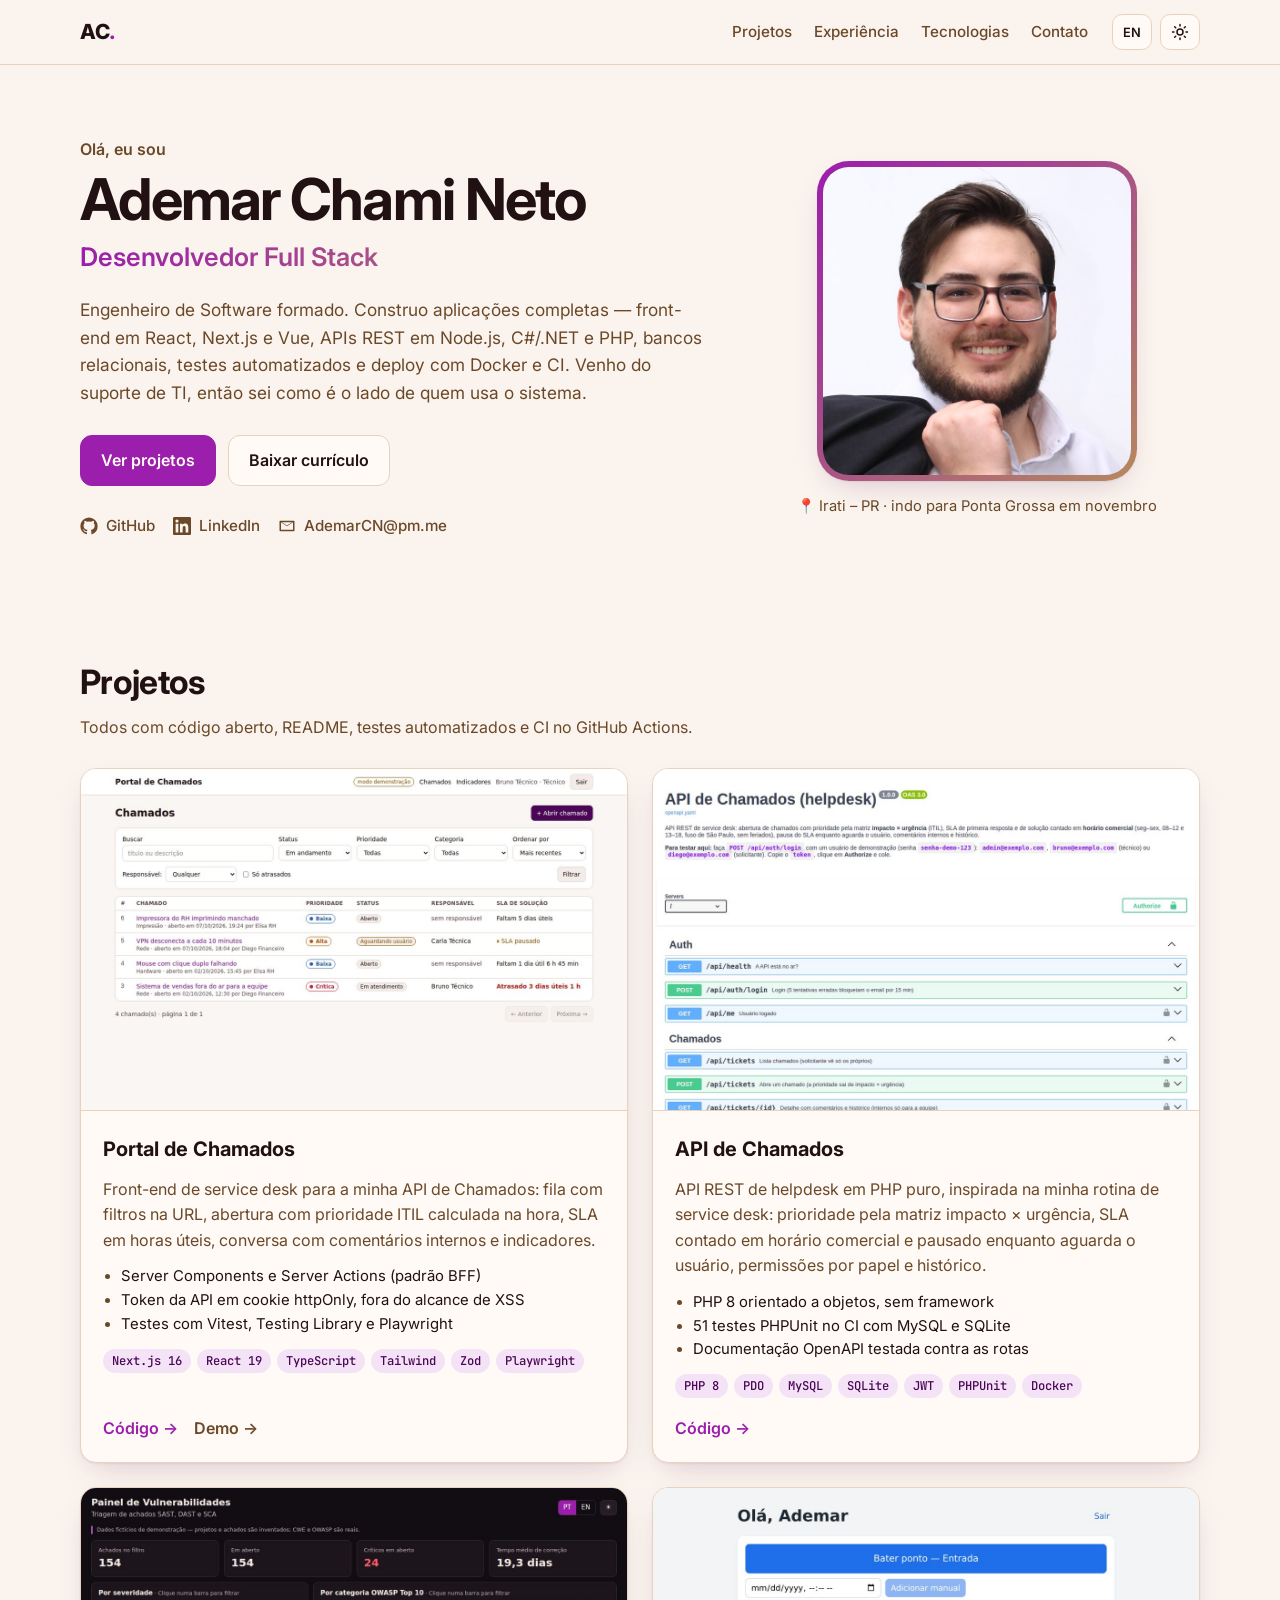
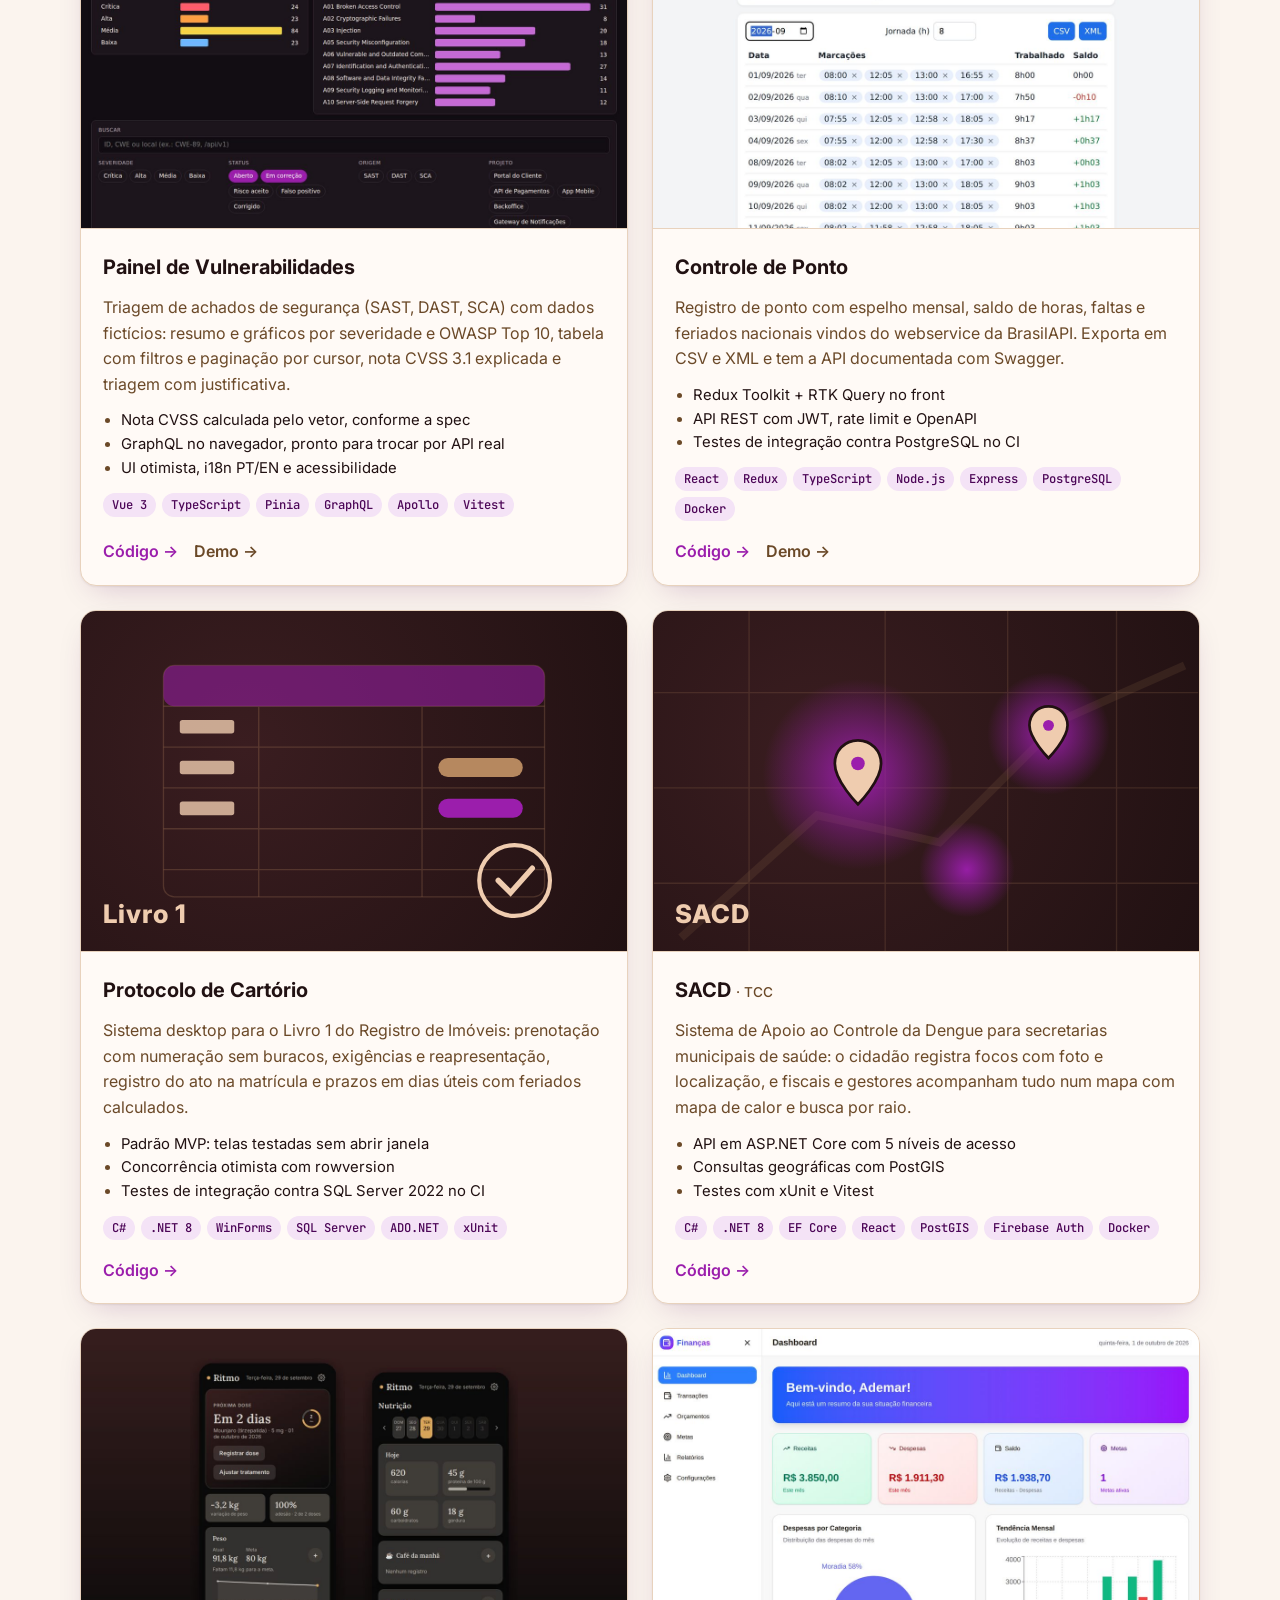
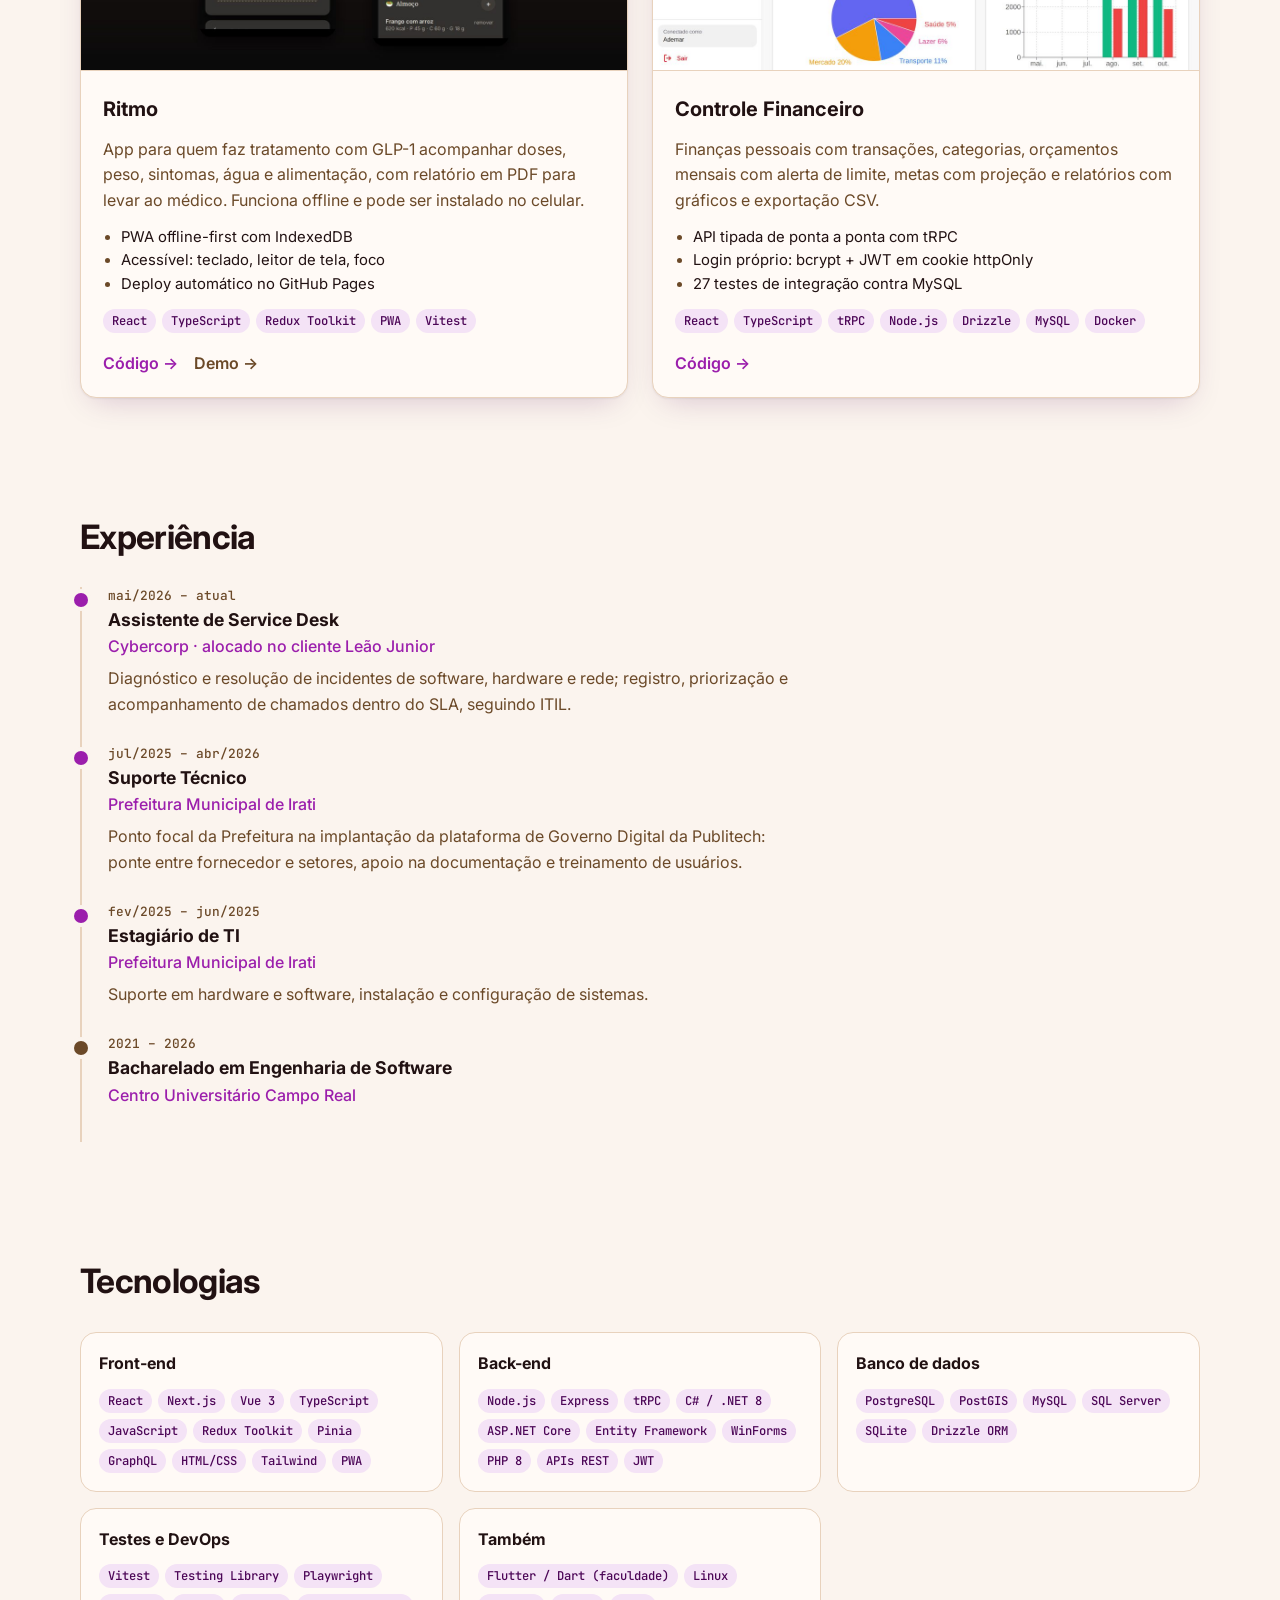
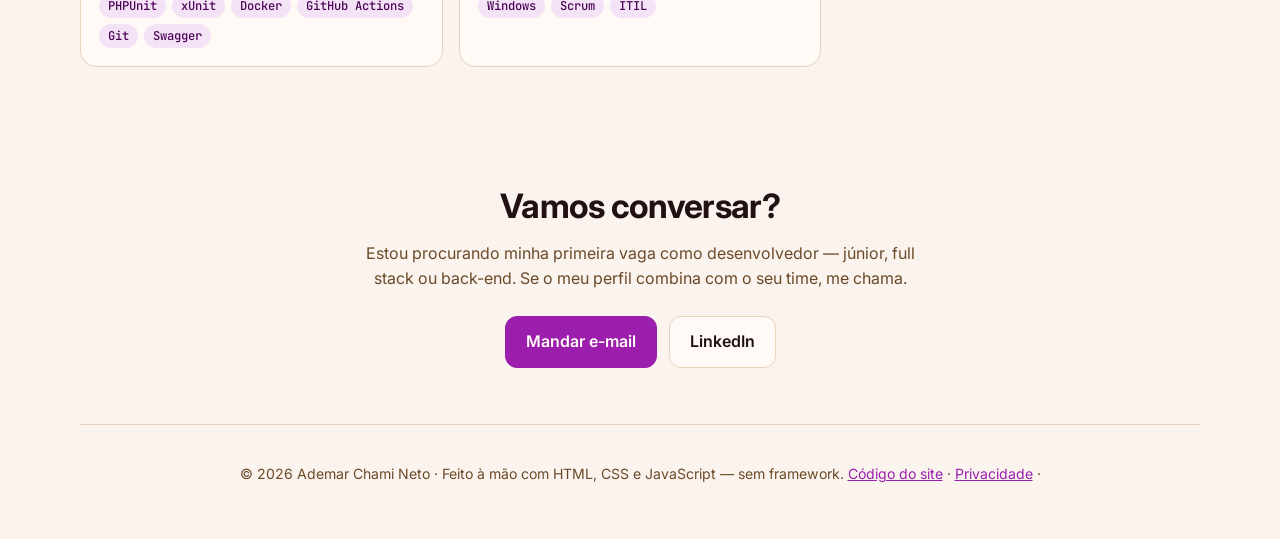
==== commit a85eb7f6: "Adiciona SEO, ícones, aviso de cookies, privacidade e página 404 Co-Authored-By: Claude Opus 5.5 <no" ====
--- a/index.html
+++ b/index.html
@@ -4,13 +4,247 @@
   <meta charset="UTF-8" />
   <meta name="viewport" content="width=device-width, initial-scale=1" />
   <title>Ademar Chami Neto — Desenvolvedor Full Stack</title>
-  <meta name="description" content="Portfólio de Ademar Chami Neto, desenvolvedor full stack (React, Node.js, C#/.NET, PostgreSQL). Projetos, experiência e contato." />
+  <meta name="description" content="Portfólio de Ademar Chami Neto, desenvolvedor full stack (React, Next.js, Vue, Node.js, C#/.NET, PHP e PostgreSQL). Projetos com código, testes e demos online." />
+  <meta name="author" content="Ademar Chami Neto" />
+  <meta name="robots" content="index, follow, max-image-preview:large" />
+  <link rel="canonical" href="https://ademarchamineto.github.io/" />
+  <!-- Search Console: cole aqui a meta de verificação, ex.:
+  <meta name="google-site-verification" content="SEU-CODIGO" /> -->
+
+  <!-- Open Graph / redes sociais -->
+  <meta property="og:type" content="website" />
+  <meta property="og:site_name" content="Ademar Chami Neto" />
+  <meta property="og:locale" content="pt_BR" />
+  <meta property="og:locale:alternate" content="en_US" />
+  <meta property="og:url" content="https://ademarchamineto.github.io/" />
   <meta property="og:title" content="Ademar Chami Neto — Desenvolvedor Full Stack" />
-  <meta property="og:description" content="Projetos com React, Node.js, C#/.NET e PostgreSQL — com código, testes e demos online." />
-  <meta property="og:image" content="https://ademarchamineto.github.io/assets/projects/ponto.jpg" />
-  <meta property="og:type" content="website" />
+  <meta property="og:description" content="8 projetos com React, Next.js, Vue, Node.js, C#/.NET, PHP e PostgreSQL — com código, testes e demos online." />
+  <meta property="og:image" content="https://ademarchamineto.github.io/assets/og-image.jpg" />
+  <meta property="og:image:width" content="1200" />
+  <meta property="og:image:height" content="630" />
+  <meta property="og:image:alt" content="Ademar Chami Neto, desenvolvedor full stack" />
+  <meta name="twitter:card" content="summary_large_image" />
+  <meta name="twitter:title" content="Ademar Chami Neto — Desenvolvedor Full Stack" />
+  <meta name="twitter:description" content="Projetos com código, testes e demos online." />
+  <meta name="twitter:image" content="https://ademarchamineto.github.io/assets/og-image.jpg" />
+
+  <!-- Ícones -->
   <meta name="theme-color" content="#211112" />
+  <link rel="icon" href="favicon.ico" sizes="48x48" />
   <link rel="icon" href="assets/favicon.svg" type="image/svg+xml" />
+  <link rel="apple-touch-icon" href="assets/apple-touch-icon.png" />
+  <link rel="manifest" href="manifest.webmanifest" />
+
+  <script type="application/ld+json">
+{
+  "@context": "https://schema.org",
+  "@graph": [
+    {
+      "@type": "Person",
+      "@id": "https://ademarchamineto.github.io/#pessoa",
+      "name": "Ademar Chami Neto",
+      "url": "https://ademarchamineto.github.io/",
+      "image": "https://ademarchamineto.github.io/assets/foto.jpg",
+      "jobTitle": "Desenvolvedor Full Stack",
+      "email": "mailto:AdemarCN@pm.me",
+      "address": {
+        "@type": "PostalAddress",
+        "addressRegion": "PR",
+        "addressCountry": "BR"
+      },
+      "alumniOf": {
+        "@type": "CollegeOrUniversity",
+        "name": "Centro Universitário Campo Real"
+      },
+      "knowsAbout": [
+        "React",
+        "Next.js",
+        "Vue",
+        "TypeScript",
+        "Node.js",
+        "C#",
+        ".NET",
+        "PHP",
+        "PostgreSQL",
+        "SQL Server",
+        "Docker"
+      ],
+      "sameAs": [
+        "https://github.com/AdemarChamiNeto",
+        "https://www.linkedin.com/in/ademar-chami-neto"
+      ]
+    },
+    {
+      "@type": "WebSite",
+      "@id": "https://ademarchamineto.github.io/#site",
+      "url": "https://ademarchamineto.github.io/",
+      "name": "Ademar Chami Neto — Portfólio",
+      "inLanguage": [
+        "pt-BR",
+        "en"
+      ],
+      "author": {
+        "@id": "https://ademarchamineto.github.io/#pessoa"
+      }
+    },
+    {
+      "@type": "ItemList",
+      "name": "Projetos",
+      "itemListElement": [
+        {
+          "@type": "ListItem",
+          "position": 1,
+          "item": {
+            "@type": "SoftwareSourceCode",
+            "name": "Portal de Chamados",
+            "description": "Front-end em Next.js 16 para uma API de help desk, com BFF, cookie httpOnly e testes E2E.",
+            "codeRepository": "https://github.com/AdemarChamiNeto/portal-chamados",
+            "programmingLanguage": [
+              "Next.js",
+              "React",
+              "TypeScript"
+            ],
+            "author": {
+              "@id": "https://ademarchamineto.github.io/#pessoa"
+            },
+            "url": "https://portal-chamados-swart.vercel.app/"
+          }
+        },
+        {
+          "@type": "ListItem",
+          "position": 2,
+          "item": {
+            "@type": "SoftwareSourceCode",
+            "name": "API de Chamados",
+            "description": "API REST de help desk em PHP 8 sem framework, com SLA em horas úteis e PHPUnit.",
+            "codeRepository": "https://github.com/AdemarChamiNeto/api-chamados",
+            "programmingLanguage": [
+              "PHP",
+              "MySQL",
+              "REST"
+            ],
+            "author": {
+              "@id": "https://ademarchamineto.github.io/#pessoa"
+            }
+          }
+        },
+        {
+          "@type": "ListItem",
+          "position": 3,
+          "item": {
+            "@type": "SoftwareSourceCode",
+            "name": "Painel de Vulnerabilidades",
+            "description": "Painel de achados de segurança em Vue 3 com GraphQL e cálculo de CVSS.",
+            "codeRepository": "https://github.com/AdemarChamiNeto/painel-vulnerabilidades",
+            "programmingLanguage": [
+              "Vue 3",
+              "GraphQL",
+              "Pinia"
+            ],
+            "author": {
+              "@id": "https://ademarchamineto.github.io/#pessoa"
+            },
+            "url": "https://ademarchamineto.github.io/painel-vulnerabilidades/"
+          }
+        },
+        {
+          "@type": "ListItem",
+          "position": 4,
+          "item": {
+            "@type": "SoftwareSourceCode",
+            "name": "Controle de Ponto",
+            "description": "Registro de ponto com espelho mensal, feriados da BrasilAPI e API documentada com Swagger.",
+            "codeRepository": "https://github.com/AdemarChamiNeto/controle-ponto",
+            "programmingLanguage": [
+              "React",
+              "Redux Toolkit",
+              "Node.js",
+              "PostgreSQL"
+            ],
+            "author": {
+              "@id": "https://ademarchamineto.github.io/#pessoa"
+            },
+            "url": "https://controle-ponto-jvo5.onrender.com"
+          }
+        },
+        {
+          "@type": "ListItem",
+          "position": 5,
+          "item": {
+            "@type": "SoftwareSourceCode",
+            "name": "Protocolo de Cartório",
+            "description": "Sistema desktop em C# WinForms (MVP) com SQL Server para o protocolo de Registro de Imóveis.",
+            "codeRepository": "https://github.com/AdemarChamiNeto/protocolo-cartorio",
+            "programmingLanguage": [
+              "C#",
+              ".NET 8",
+              "SQL Server"
+            ],
+            "author": {
+              "@id": "https://ademarchamineto.github.io/#pessoa"
+            }
+          }
+        },
+        {
+          "@type": "ListItem",
+          "position": 6,
+          "item": {
+            "@type": "SoftwareSourceCode",
+            "name": "SACD",
+            "description": "TCC: sistema de apoio ao controle da dengue com mapa, PostGIS e controle de acesso por papel.",
+            "codeRepository": "https://github.com/AdemarChamiNeto/sacd",
+            "programmingLanguage": [
+              "React",
+              ".NET 8",
+              "PostGIS"
+            ],
+            "author": {
+              "@id": "https://ademarchamineto.github.io/#pessoa"
+            }
+          }
+        },
+        {
+          "@type": "ListItem",
+          "position": 7,
+          "item": {
+            "@type": "SoftwareSourceCode",
+            "name": "Ritmo",
+            "description": "PWA em React + TypeScript para acompanhamento de rotina de tratamento.",
+            "codeRepository": "https://github.com/AdemarChamiNeto/ritmo",
+            "programmingLanguage": [
+              "React",
+              "TypeScript",
+              "PWA"
+            ],
+            "author": {
+              "@id": "https://ademarchamineto.github.io/#pessoa"
+            },
+            "url": "https://ademarchamineto.github.io/ritmo/"
+          }
+        },
+        {
+          "@type": "ListItem",
+          "position": 8,
+          "item": {
+            "@type": "SoftwareSourceCode",
+            "name": "Controle Financeiro",
+            "description": "Controle financeiro pessoal em React e Node com login próprio (bcrypt + JWT).",
+            "codeRepository": "https://github.com/AdemarChamiNeto/controle-financeiro",
+            "programmingLanguage": [
+              "React",
+              "Node.js",
+              "MySQL"
+            ],
+            "author": {
+              "@id": "https://ademarchamineto.github.io/#pessoa"
+            }
+          }
+        }
+      ]
+    }
+  ]
+}
+  </script>
   <link rel="preconnect" href="https://fonts.googleapis.com" />
   <link rel="preconnect" href="https://fonts.gstatic.com" crossorigin />
   <link href="https://fonts.googleapis.com/css2?family=Inter:wght@400;500;600;700;800&family=JetBrains+Mono:wght@500&display=swap" rel="stylesheet" />
@@ -156,8 +390,7 @@
             <ul class="tags"><li>React</li><li>Redux</li><li>TypeScript</li><li>Node.js</li><li>Express</li><li>PostgreSQL</li><li>Docker</li></ul>
             <div class="links">
               <a href="https://github.com/AdemarChamiNeto/controle-ponto" target="_blank" rel="noopener" data-i18n="links.code">Código</a>
-              <!-- DEMO-PONTO: quando o deploy no Render estiver no ar, troque o href e remova o hidden -->
-              <a href="#" hidden data-i18n="links.demo">Demo</a>
+              <a class="demo" href="https://controle-ponto-jvo5.onrender.com" target="_blank" rel="noopener" data-i18n="links.demo">Demo</a>
             </div>
           </div>
         </article>
@@ -345,9 +578,19 @@
   </main>
 
   <footer class="footer container">
-    <p>© <span id="year">2026</span> Ademar Chami Neto · <span data-i18n="footer">Feito à mão com HTML, CSS e JavaScript — sem framework.</span> <a href="https://github.com/AdemarChamiNeto/AdemarChamiNeto.github.io" target="_blank" rel="noopener" data-i18n="footer.src">Código do site</a></p>
+    <p>© <span id="year">2026</span> Ademar Chami Neto · <span data-i18n="footer">Feito à mão com HTML, CSS e JavaScript — sem framework.</span> <a href="https://github.com/AdemarChamiNeto/AdemarChamiNeto.github.io" target="_blank" rel="noopener" data-i18n="footer.src">Código do site</a> · <a href="privacidade.html" data-i18n="footer.privacy">Privacidade</a> · <button type="button" class="link" id="consent-open" data-i18n="footer.cookies">Cookies</button></p>
   </footer>
 
+  <!-- Consentimento (LGPD): Analytics e Clarity só carregam depois do "Aceitar" -->
+  <div class="consent" id="consent" role="region" aria-label="Cookies" hidden>
+    <p><span data-i18n="consent.text">Uso cookies de análise (Google Analytics e Microsoft Clarity) para entender como o site é visitado. Nada é coletado sem a sua permissão.</span> <a href="privacidade.html" data-i18n="consent.more">Saiba mais</a></p>
+    <div class="consent-actions">
+      <button type="button" class="btn" id="consent-no" data-i18n="consent.no">Recusar</button>
+      <button type="button" class="btn primary" id="consent-yes" data-i18n="consent.yes">Aceitar</button>
+    </div>
+  </div>
+
   <script src="main.js"></script>
+  <script src="analytics.js"></script>
 </body>
 </html>
--- a/styles.css
+++ b/styles.css
@@ -147,3 +147,14 @@
 .contact p { color: var(--muted); max-width: 56ch; margin: 8px auto 24px; }
 
 .footer { border-top: 1px solid var(--border); padding: 24px 0 40px; color: var(--muted); font-size: .88rem; text-align: center; }
+
+/* ===== Aviso de cookies (LGPD) ===== */
+.consent { position: fixed; z-index: 100; left: 16px; right: 16px; bottom: 16px; max-width: 760px; margin: 0 auto;
+  display: flex; gap: 16px; align-items: center; justify-content: space-between; flex-wrap: wrap;
+  padding: 16px 20px; background: var(--surface); color: var(--text); border: 1px solid var(--border);
+  border-radius: var(--radius); box-shadow: var(--shadow); }
+.consent[hidden] { display: none; }
+.consent p { margin: 0; flex: 1 1 320px; font-size: .95rem; }
+.consent-actions { display: flex; gap: 8px; }
+.link { background: none; border: 0; padding: 0; font: inherit; color: var(--accent); text-decoration: underline; cursor: pointer; }
+.link[hidden] { display: none; }
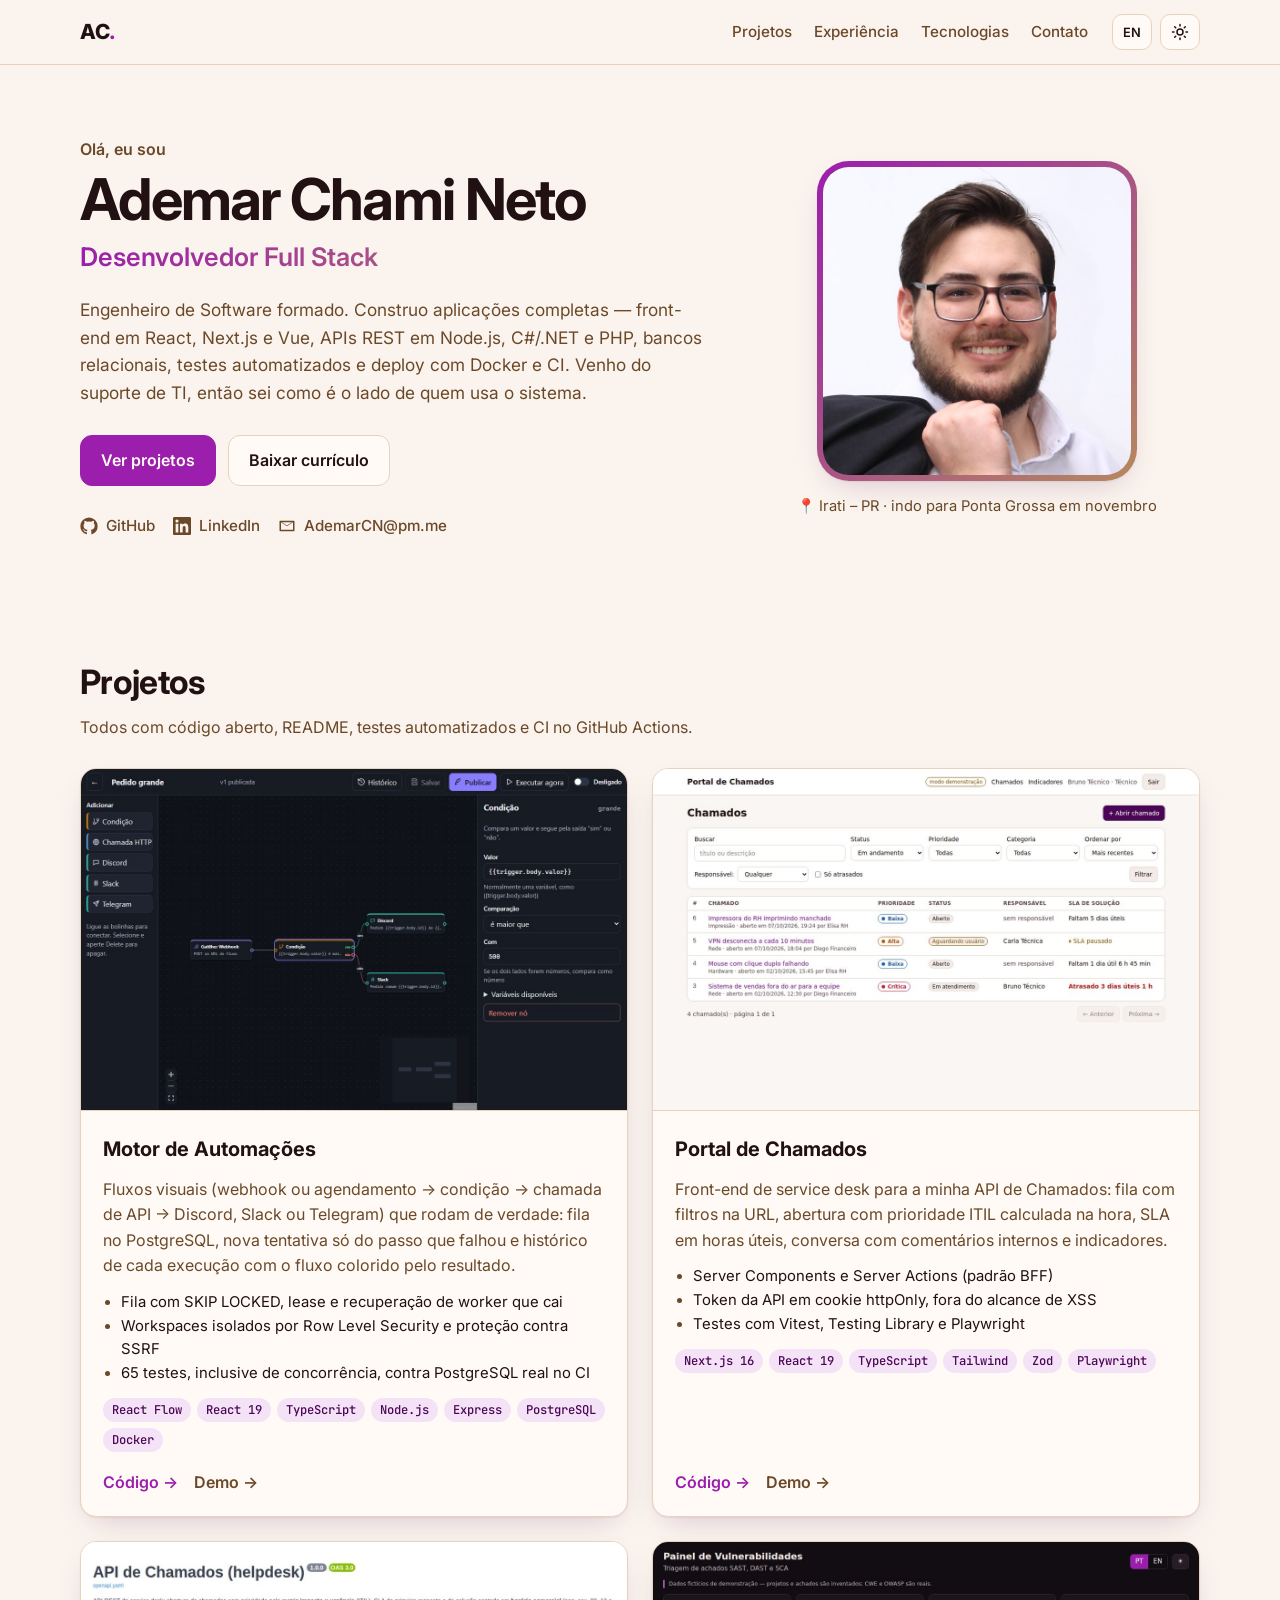
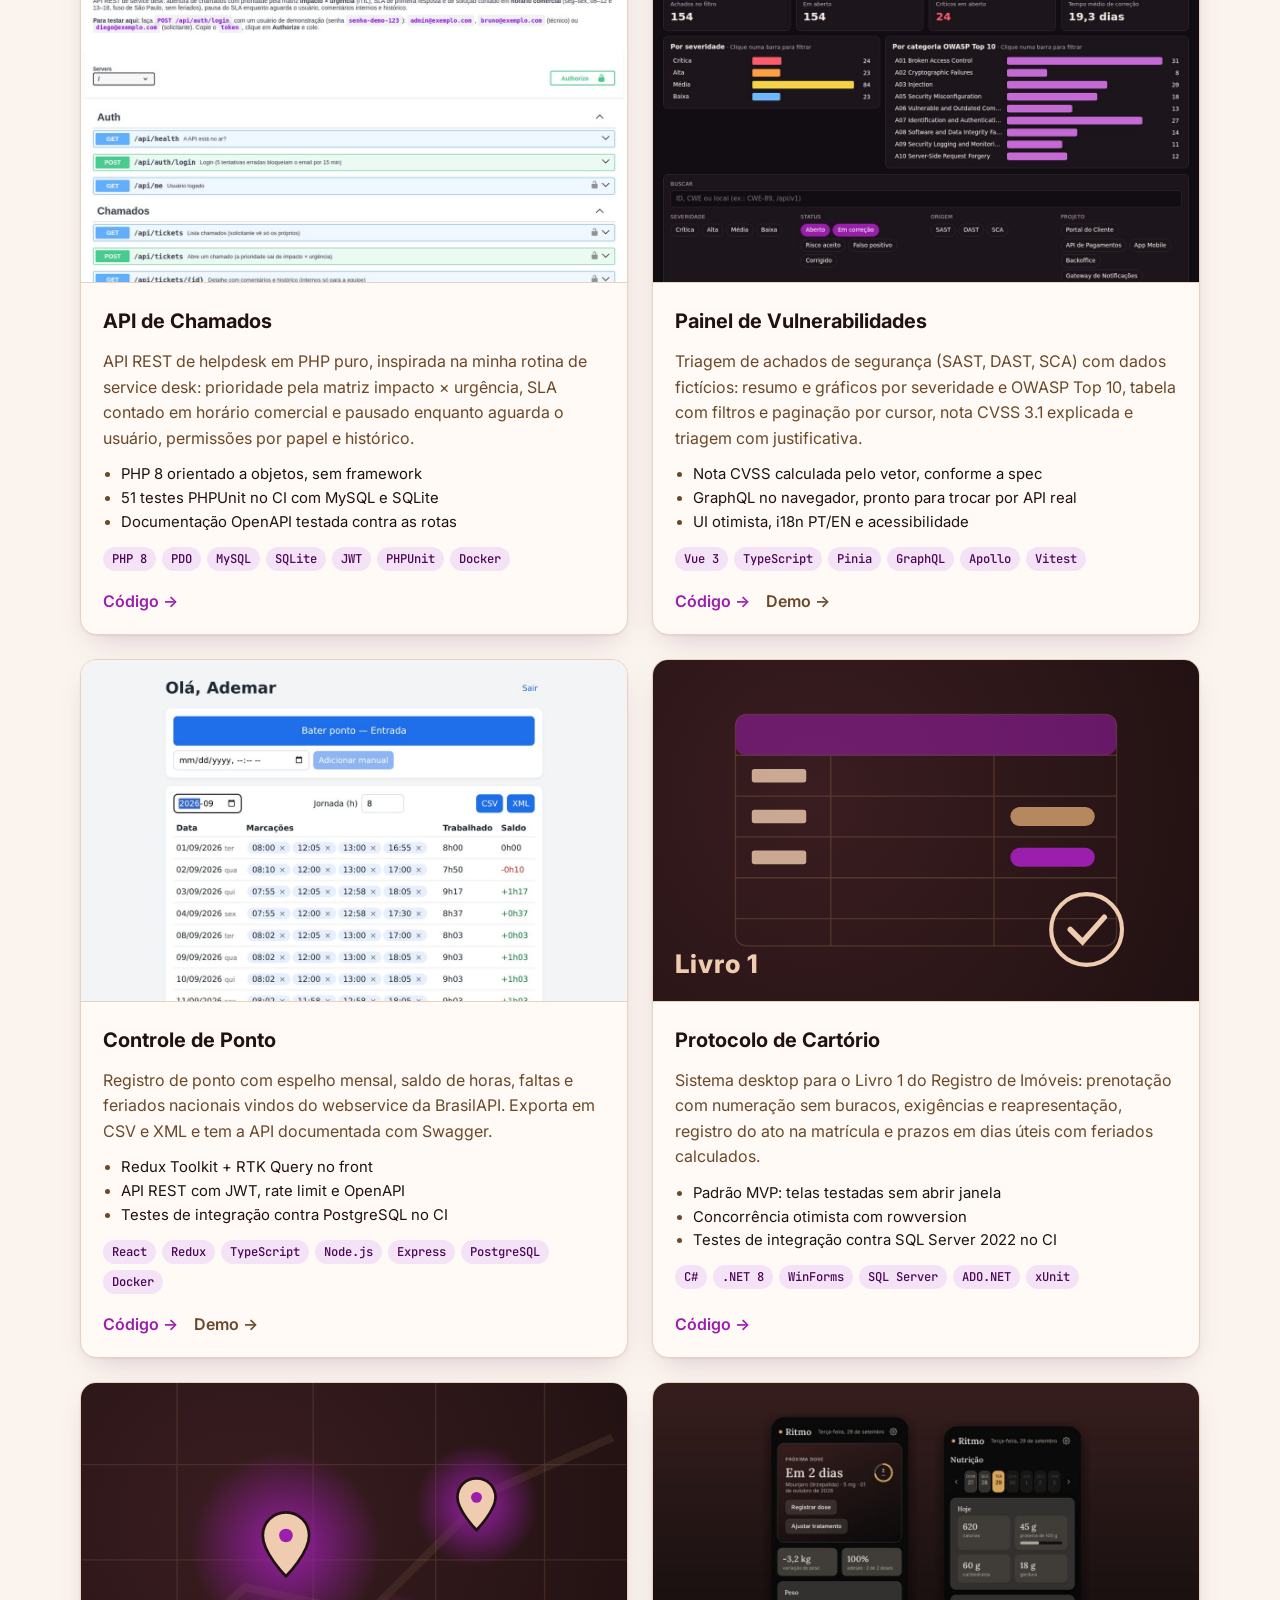
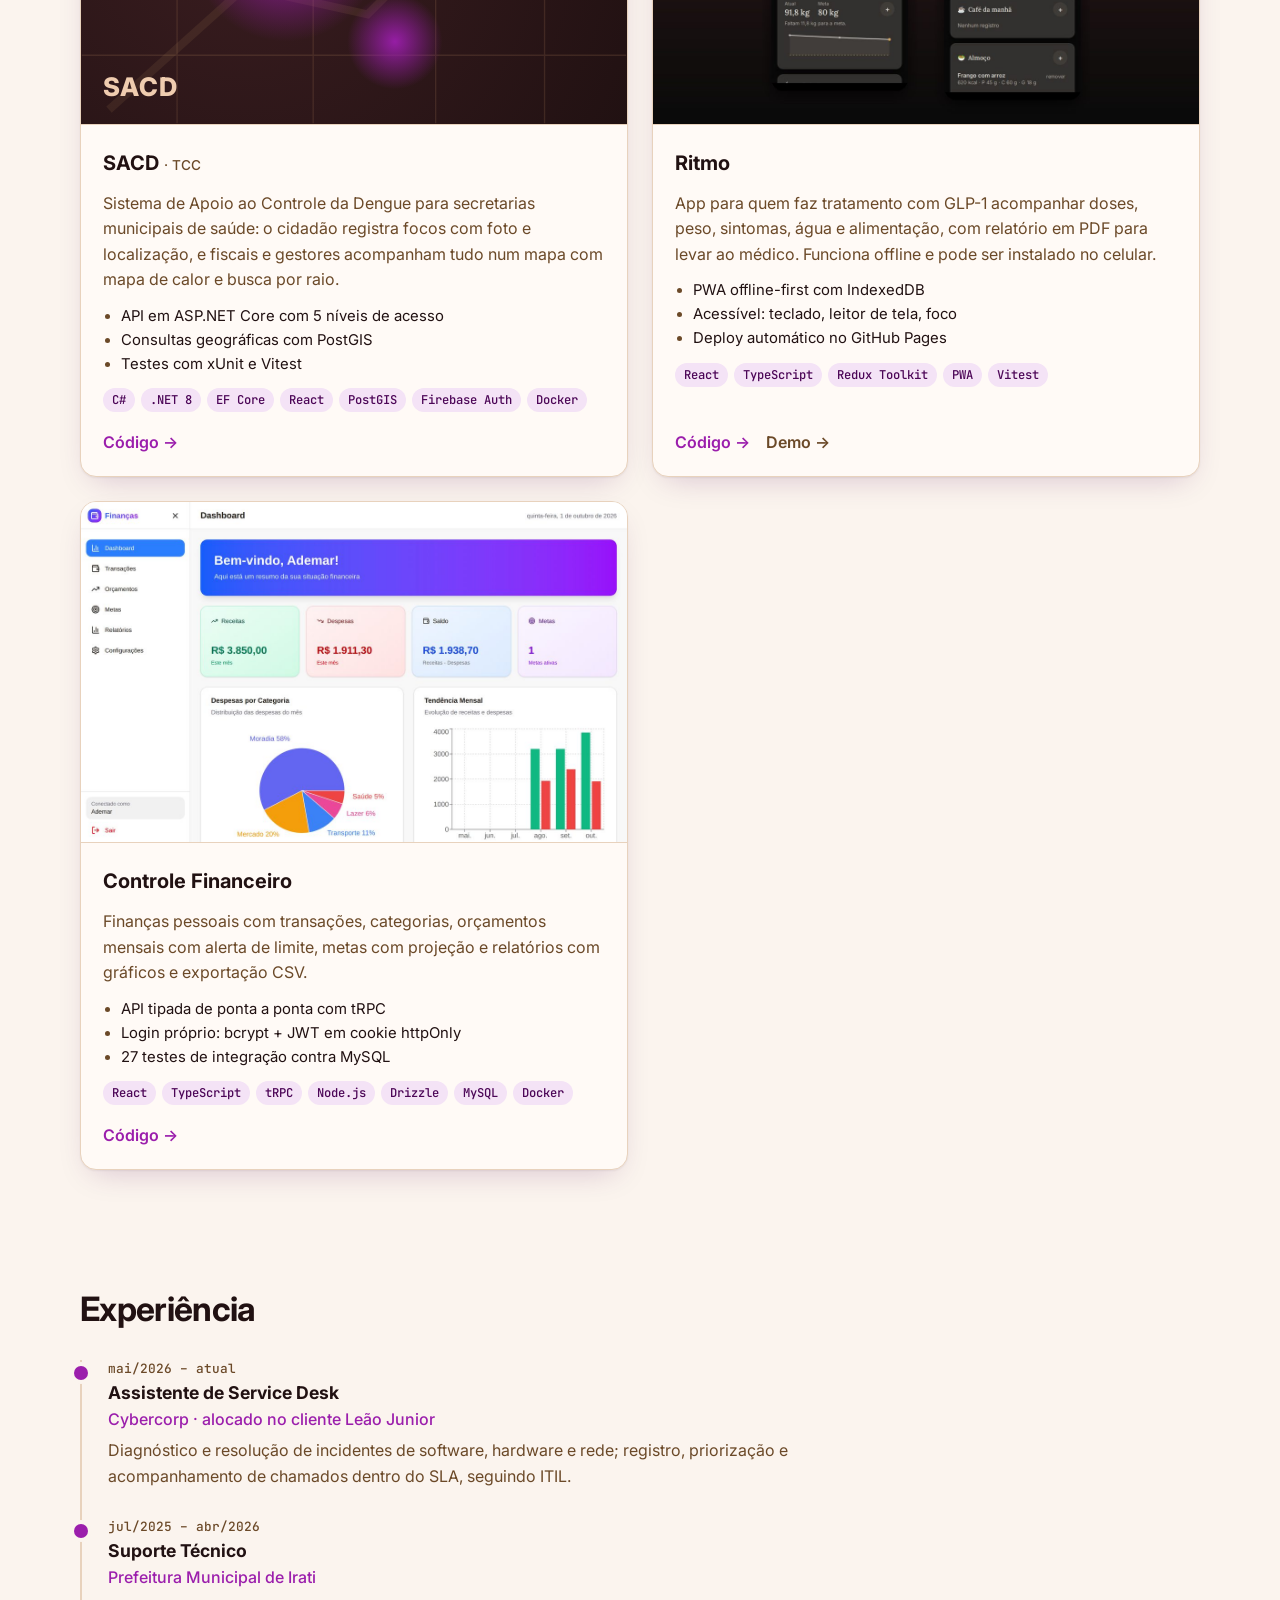
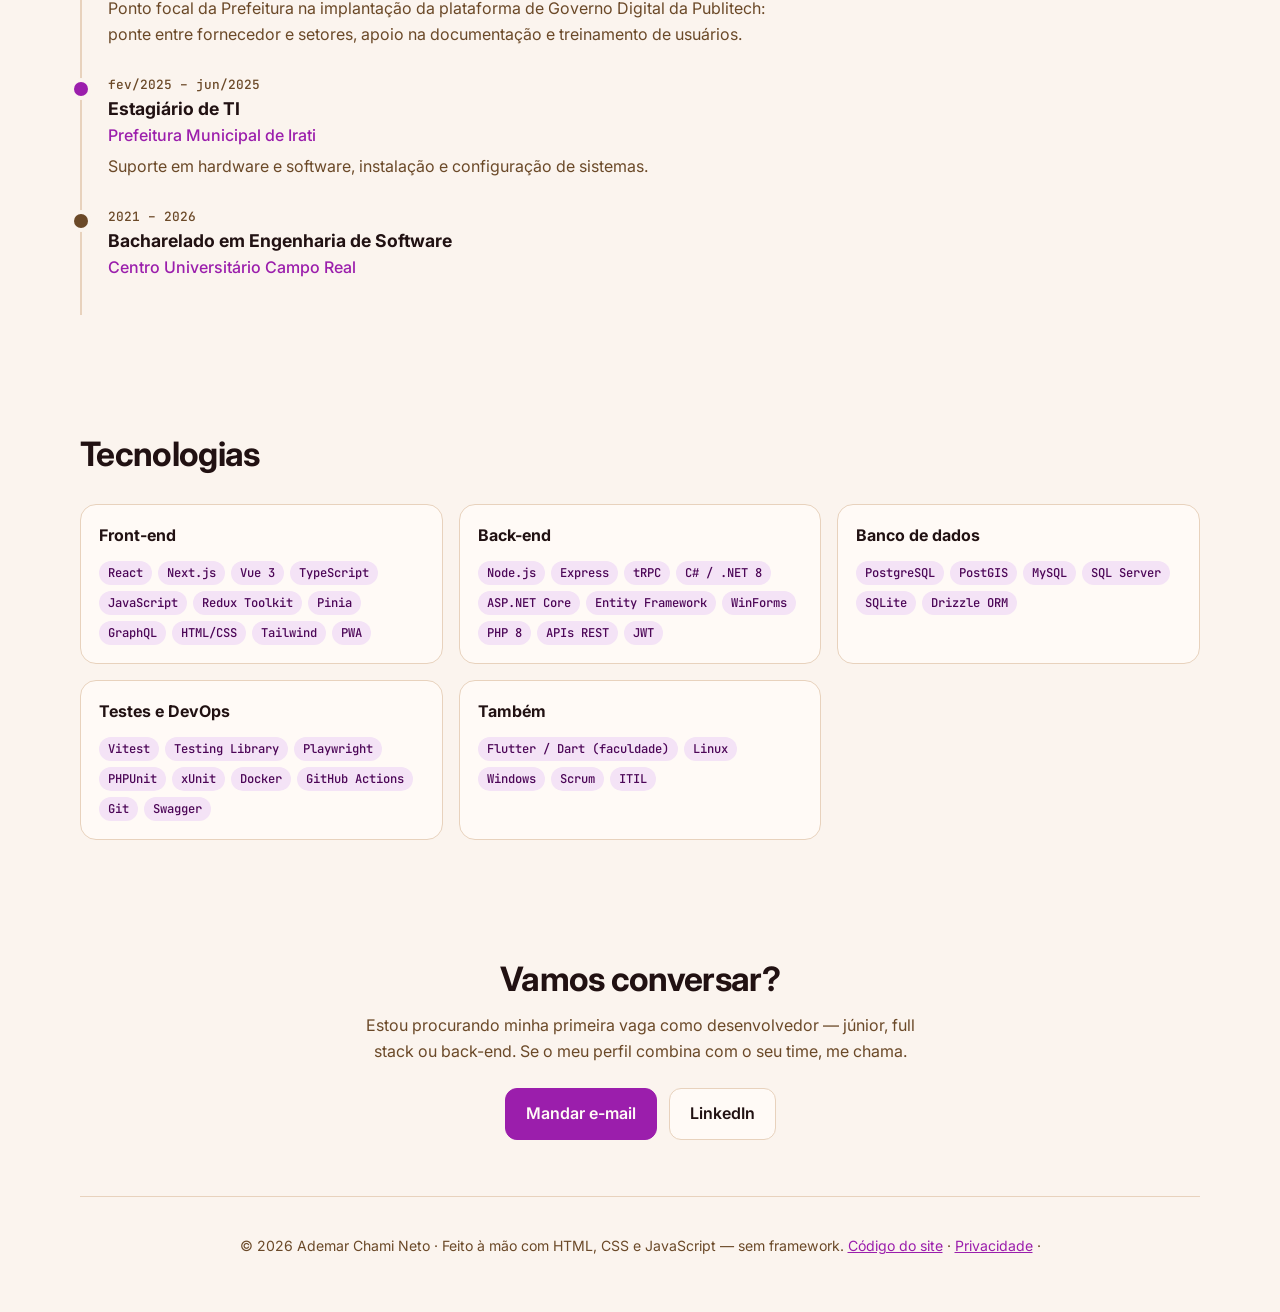
==== commit 02473f41: "Adiciona o Motor de Automações e atualiza o currículo Card em primeiro lugar (PT/EN), JSON-LD, llms." ====
--- a/index.html
+++ b/index.html
@@ -18,7 +18,7 @@
   <meta property="og:locale:alternate" content="en_US" />
   <meta property="og:url" content="https://ademarchamineto.github.io/" />
   <meta property="og:title" content="Ademar Chami Neto — Desenvolvedor Full Stack" />
-  <meta property="og:description" content="8 projetos com React, Next.js, Vue, Node.js, C#/.NET, PHP e PostgreSQL — com código, testes e demos online." />
+  <meta property="og:description" content="9 projetos com React, Next.js, Vue, Node.js, C#/.NET, PHP e PostgreSQL — com código, testes e demos online." />
   <meta property="og:image" content="https://ademarchamineto.github.io/assets/og-image.jpg" />
   <meta property="og:image:width" content="1200" />
   <meta property="og:image:height" content="630" />
@@ -96,6 +96,26 @@
           "position": 1,
           "item": {
             "@type": "SoftwareSourceCode",
+            "name": "Motor de Automações",
+            "description": "Fluxos de automação visuais em React Flow executados por uma fila no PostgreSQL, com retries, agendamento, RLS por workspace e histórico de cada passo.",
+            "codeRepository": "https://github.com/AdemarChamiNeto/motor-automacoes",
+            "programmingLanguage": [
+              "React",
+              "TypeScript",
+              "Node.js",
+              "PostgreSQL"
+            ],
+            "author": {
+              "@id": "https://ademarchamineto.github.io/#pessoa"
+            },
+            "url": "https://motor-automacoes.onrender.com/"
+          }
+        },
+        {
+          "@type": "ListItem",
+          "position": 2,
+          "item": {
+            "@type": "SoftwareSourceCode",
             "name": "Portal de Chamados",
             "description": "Front-end em Next.js 16 para uma API de help desk, com BFF, cookie httpOnly e testes E2E.",
             "codeRepository": "https://github.com/AdemarChamiNeto/portal-chamados",
@@ -112,7 +132,7 @@
         },
         {
           "@type": "ListItem",
-          "position": 2,
+          "position": 3,
           "item": {
             "@type": "SoftwareSourceCode",
             "name": "API de Chamados",
@@ -130,7 +150,7 @@
         },
         {
           "@type": "ListItem",
-          "position": 3,
+          "position": 4,
           "item": {
             "@type": "SoftwareSourceCode",
             "name": "Painel de Vulnerabilidades",
@@ -149,7 +169,7 @@
         },
         {
           "@type": "ListItem",
-          "position": 4,
+          "position": 5,
           "item": {
             "@type": "SoftwareSourceCode",
             "name": "Controle de Ponto",
@@ -169,7 +189,7 @@
         },
         {
           "@type": "ListItem",
-          "position": 5,
+          "position": 6,
           "item": {
             "@type": "SoftwareSourceCode",
             "name": "Protocolo de Cartório",
@@ -187,7 +207,7 @@
         },
         {
           "@type": "ListItem",
-          "position": 6,
+          "position": 7,
           "item": {
             "@type": "SoftwareSourceCode",
             "name": "SACD",
@@ -205,7 +225,7 @@
         },
         {
           "@type": "ListItem",
-          "position": 7,
+          "position": 8,
           "item": {
             "@type": "SoftwareSourceCode",
             "name": "Ritmo",
@@ -224,7 +244,7 @@
         },
         {
           "@type": "ListItem",
-          "position": 8,
+          "position": 9,
           "item": {
             "@type": "SoftwareSourceCode",
             "name": "Controle Financeiro",
@@ -312,6 +332,27 @@
       <p class="section-sub" data-i18n="projects.sub">Todos com código aberto, README, testes automatizados e CI no GitHub Actions.</p>
 
       <div class="projects">
+        <!-- Motor de Automações -->
+        <article class="project">
+          <a class="shot" href="https://motor-automacoes.onrender.com/" target="_blank" rel="noopener">
+            <img src="assets/projects/motor.jpg" alt="Editor visual do Motor de Automações com gatilho de webhook, condição com saídas sim e não, Discord e Slack" loading="lazy" width="1200" height="750" />
+          </a>
+          <div class="project-body">
+            <h3>Motor de Automações</h3>
+            <p data-i18n="p.motor.desc">Fluxos visuais (webhook ou agendamento → condição → chamada de API → Discord, Slack ou Telegram) que rodam de verdade: fila no PostgreSQL, nova tentativa só do passo que falhou e histórico de cada execução com o fluxo colorido pelo resultado.</p>
+            <ul class="highlights">
+              <li data-i18n="p.motor.h1">Fila com SKIP LOCKED, lease e recuperação de worker que cai</li>
+              <li data-i18n="p.motor.h2">Workspaces isolados por Row Level Security e proteção contra SSRF</li>
+              <li data-i18n="p.motor.h3">65 testes, inclusive de concorrência, contra PostgreSQL real no CI</li>
+            </ul>
+            <ul class="tags"><li>React Flow</li><li>React 19</li><li>TypeScript</li><li>Node.js</li><li>Express</li><li>PostgreSQL</li><li>Docker</li></ul>
+            <div class="links">
+              <a href="https://github.com/AdemarChamiNeto/motor-automacoes" target="_blank" rel="noopener" data-i18n="links.code">Código</a>
+              <a class="demo" href="https://motor-automacoes.onrender.com/" target="_blank" rel="noopener" data-i18n="links.demo">Demo</a>
+            </div>
+          </div>
+        </article>
+
         <!-- Portal de Chamados -->
         <article class="project">
           <a class="shot" href="https://portal-chamados-swart.vercel.app/" target="_blank" rel="noopener">
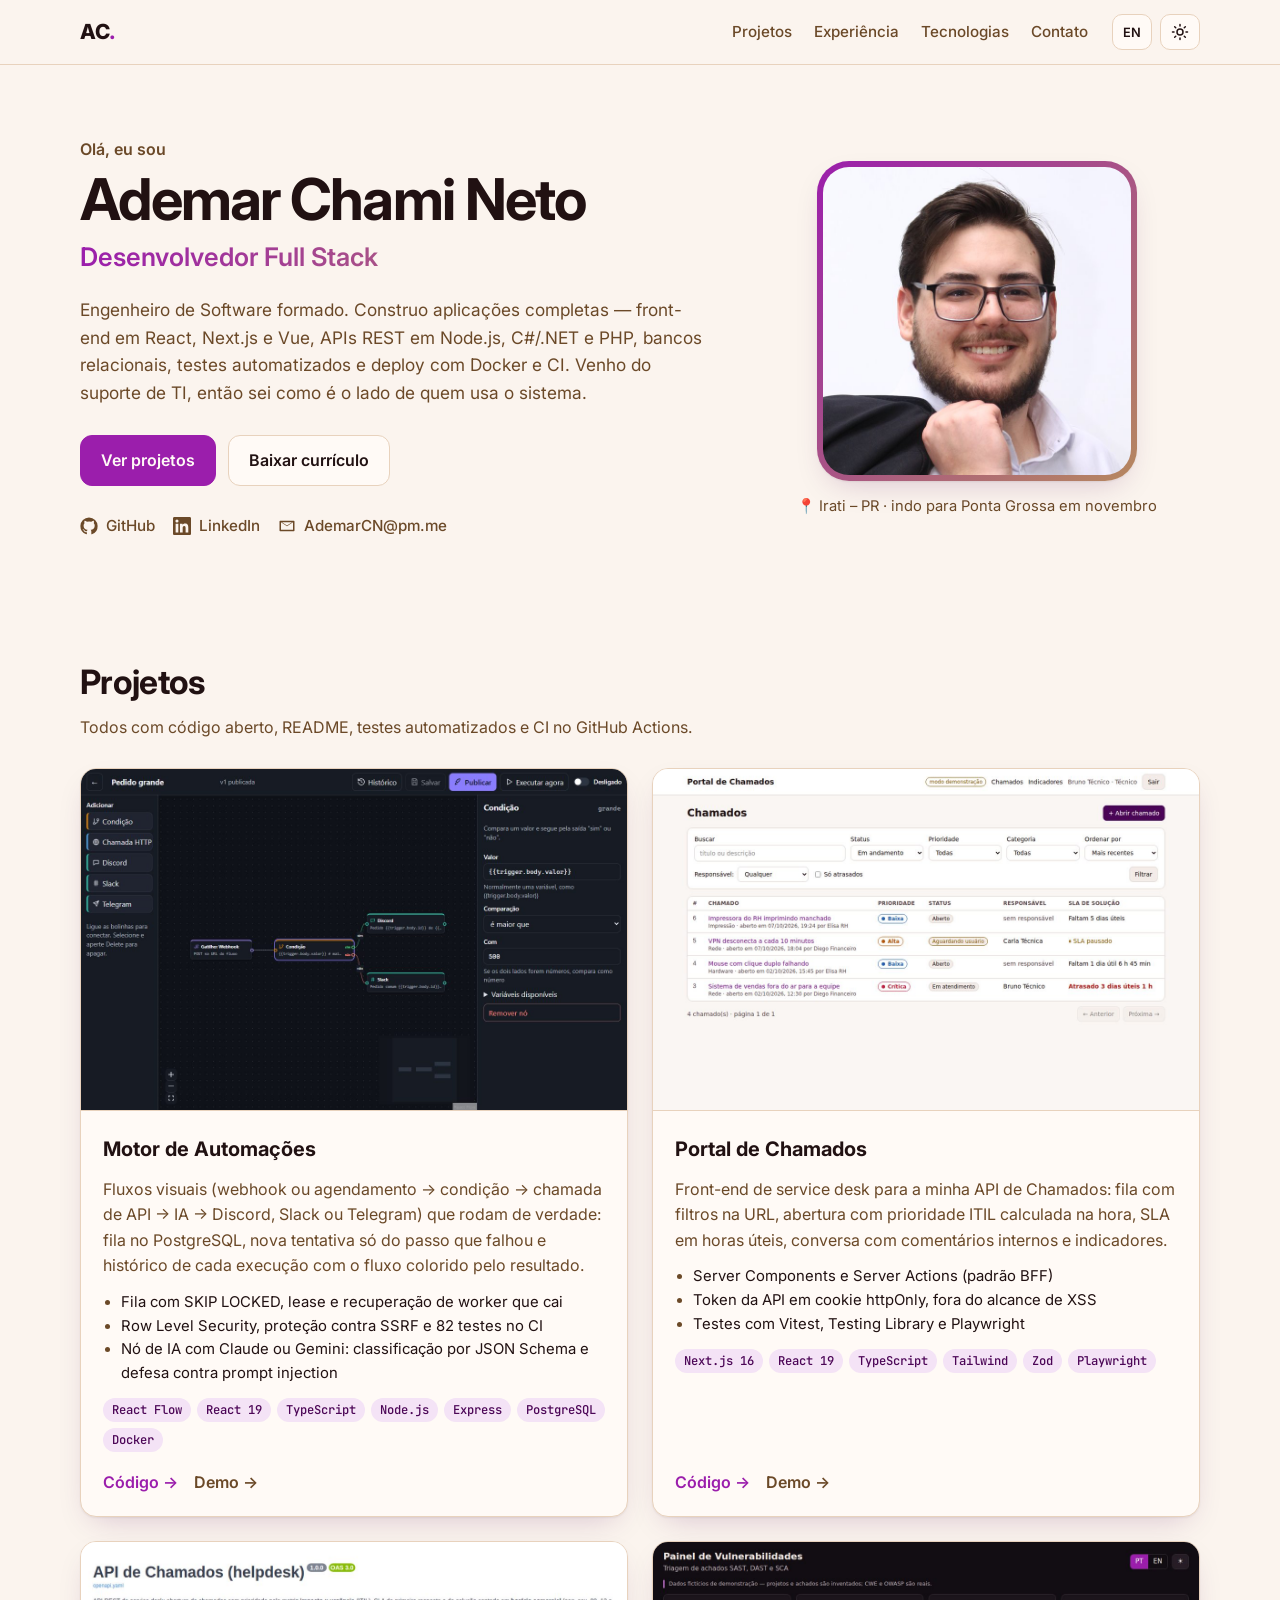
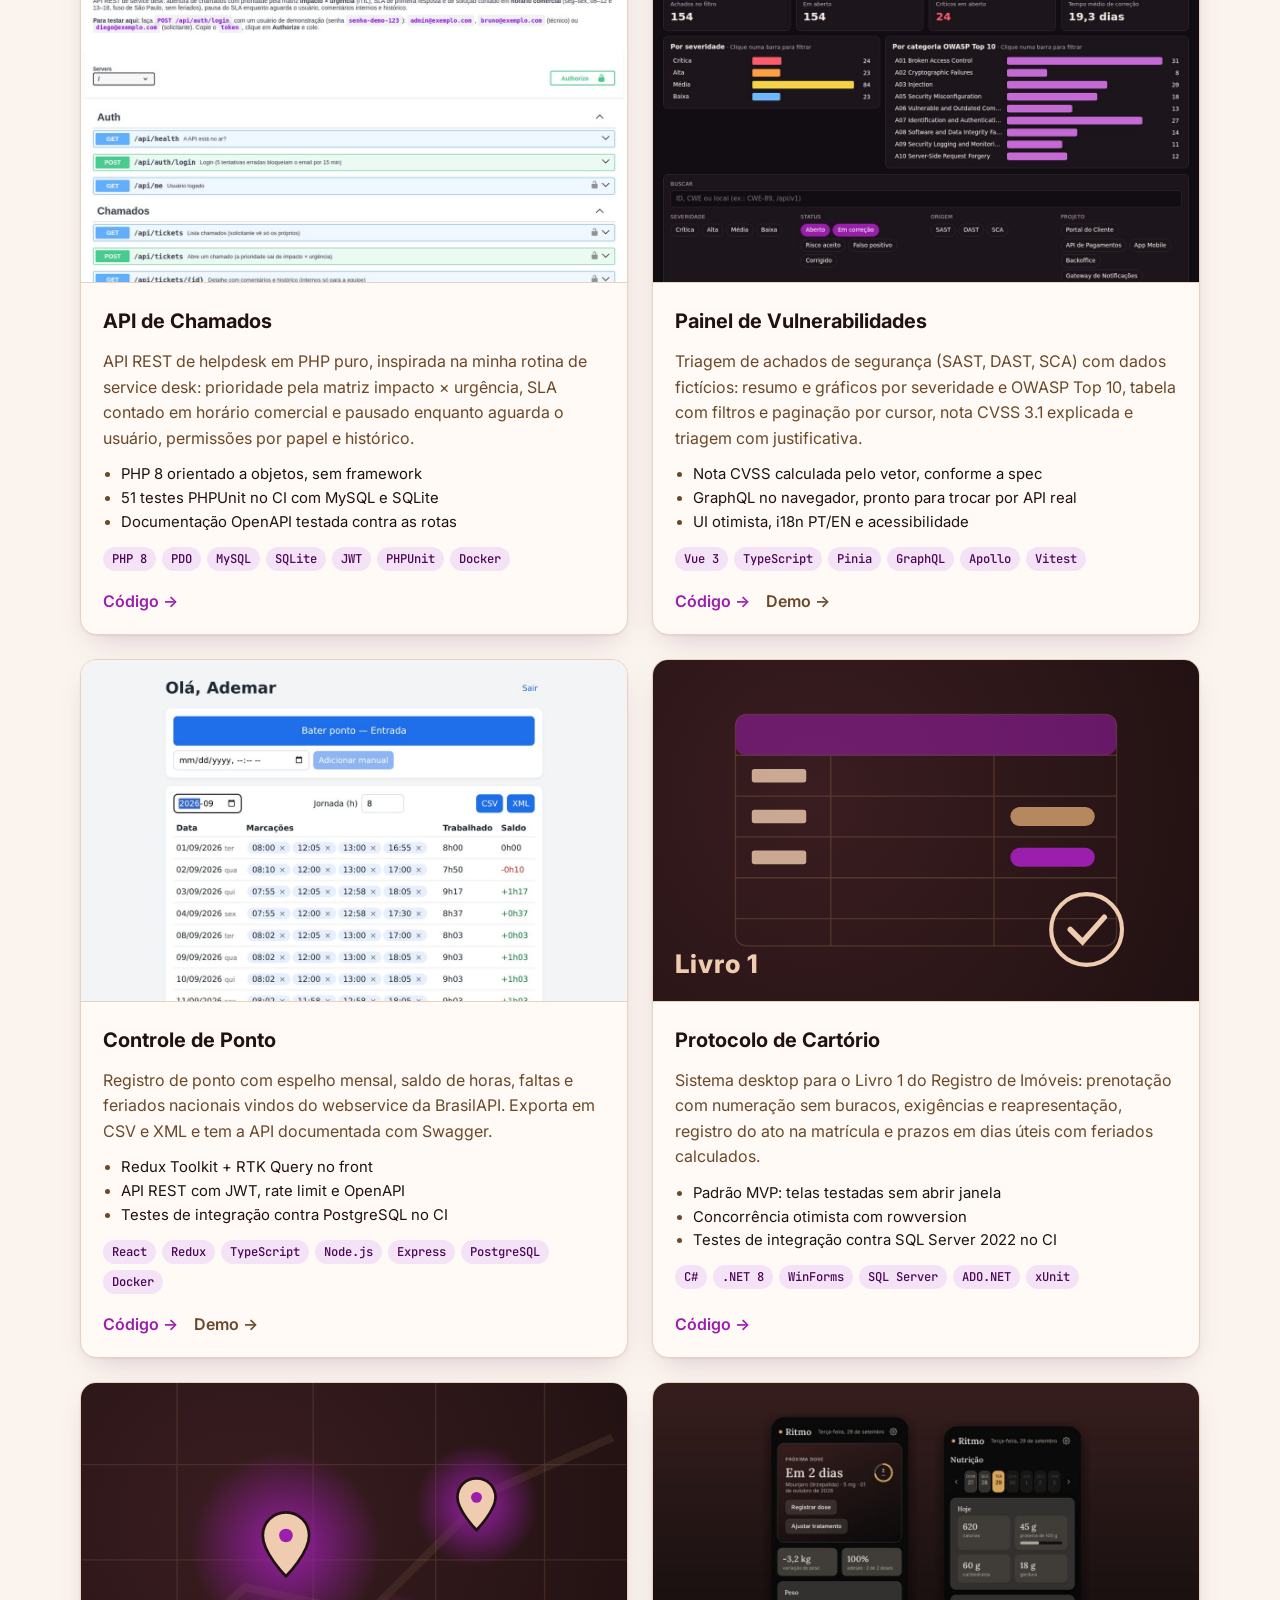
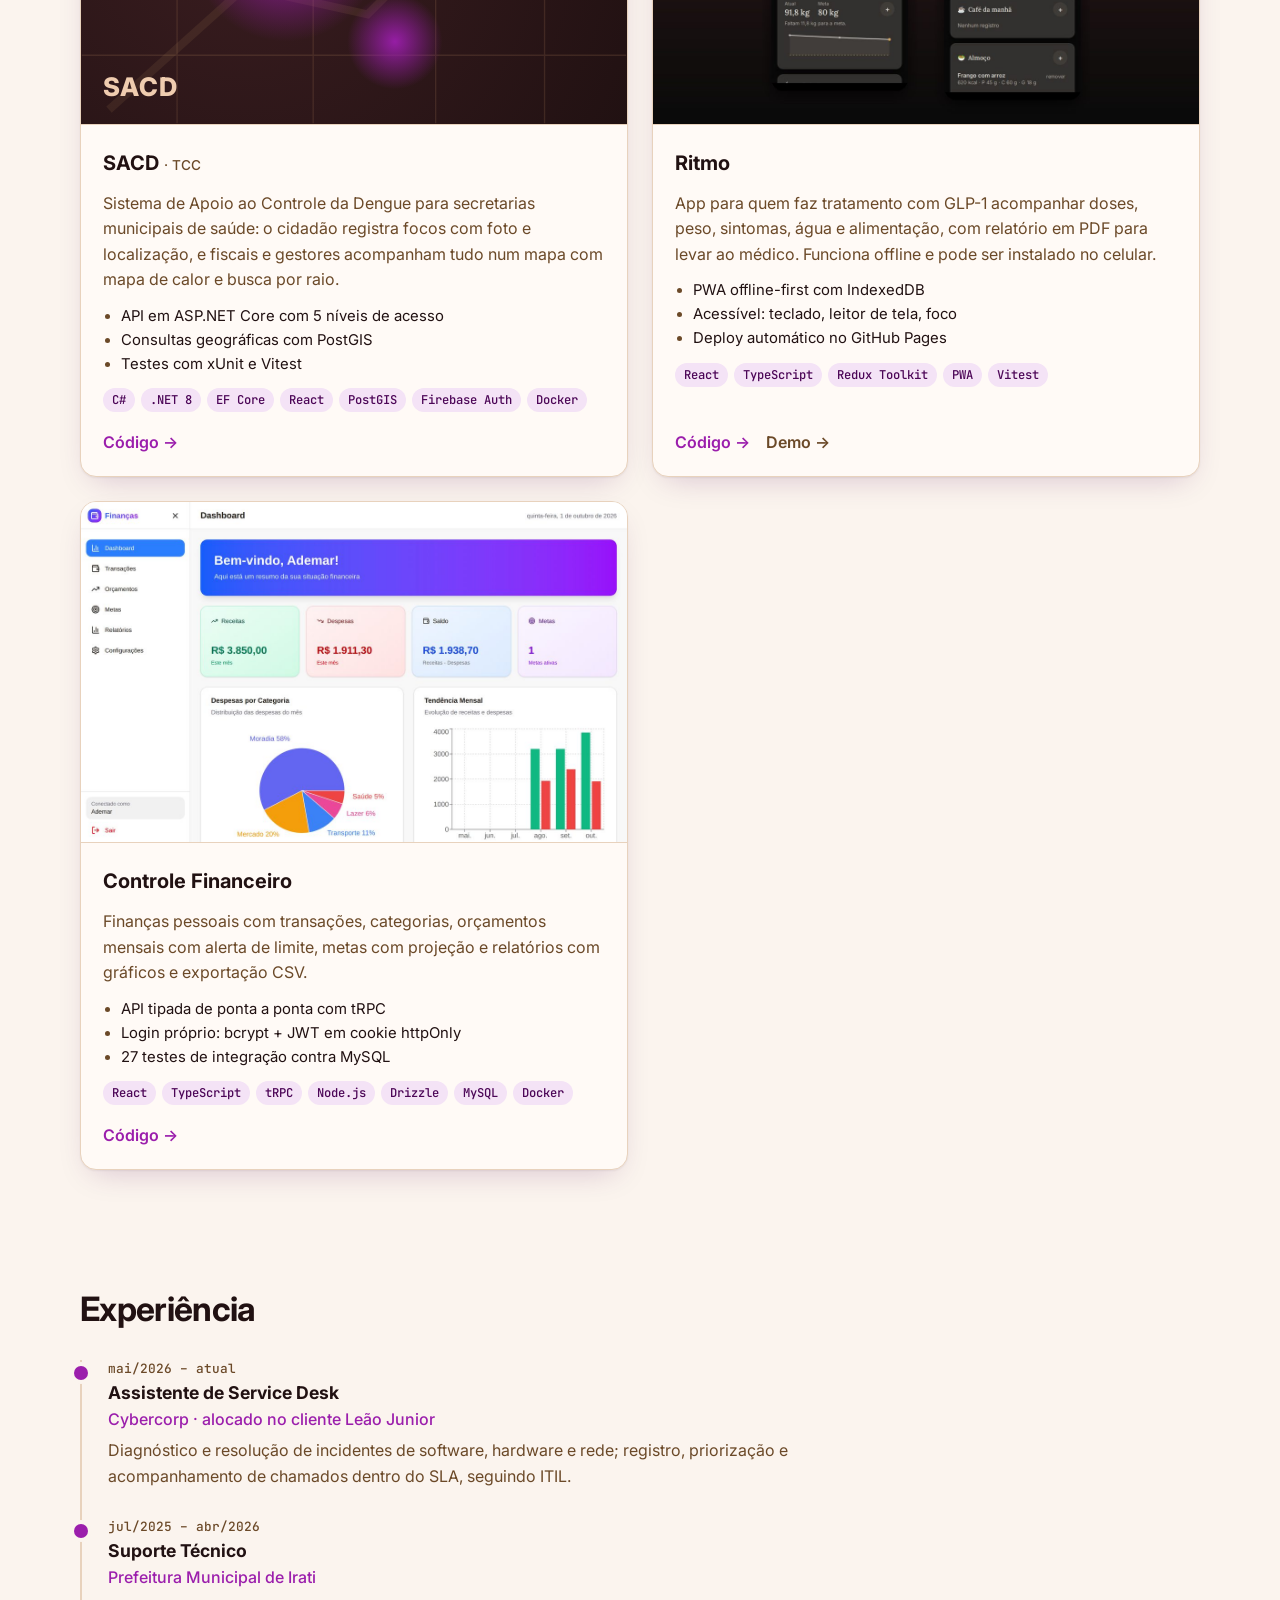
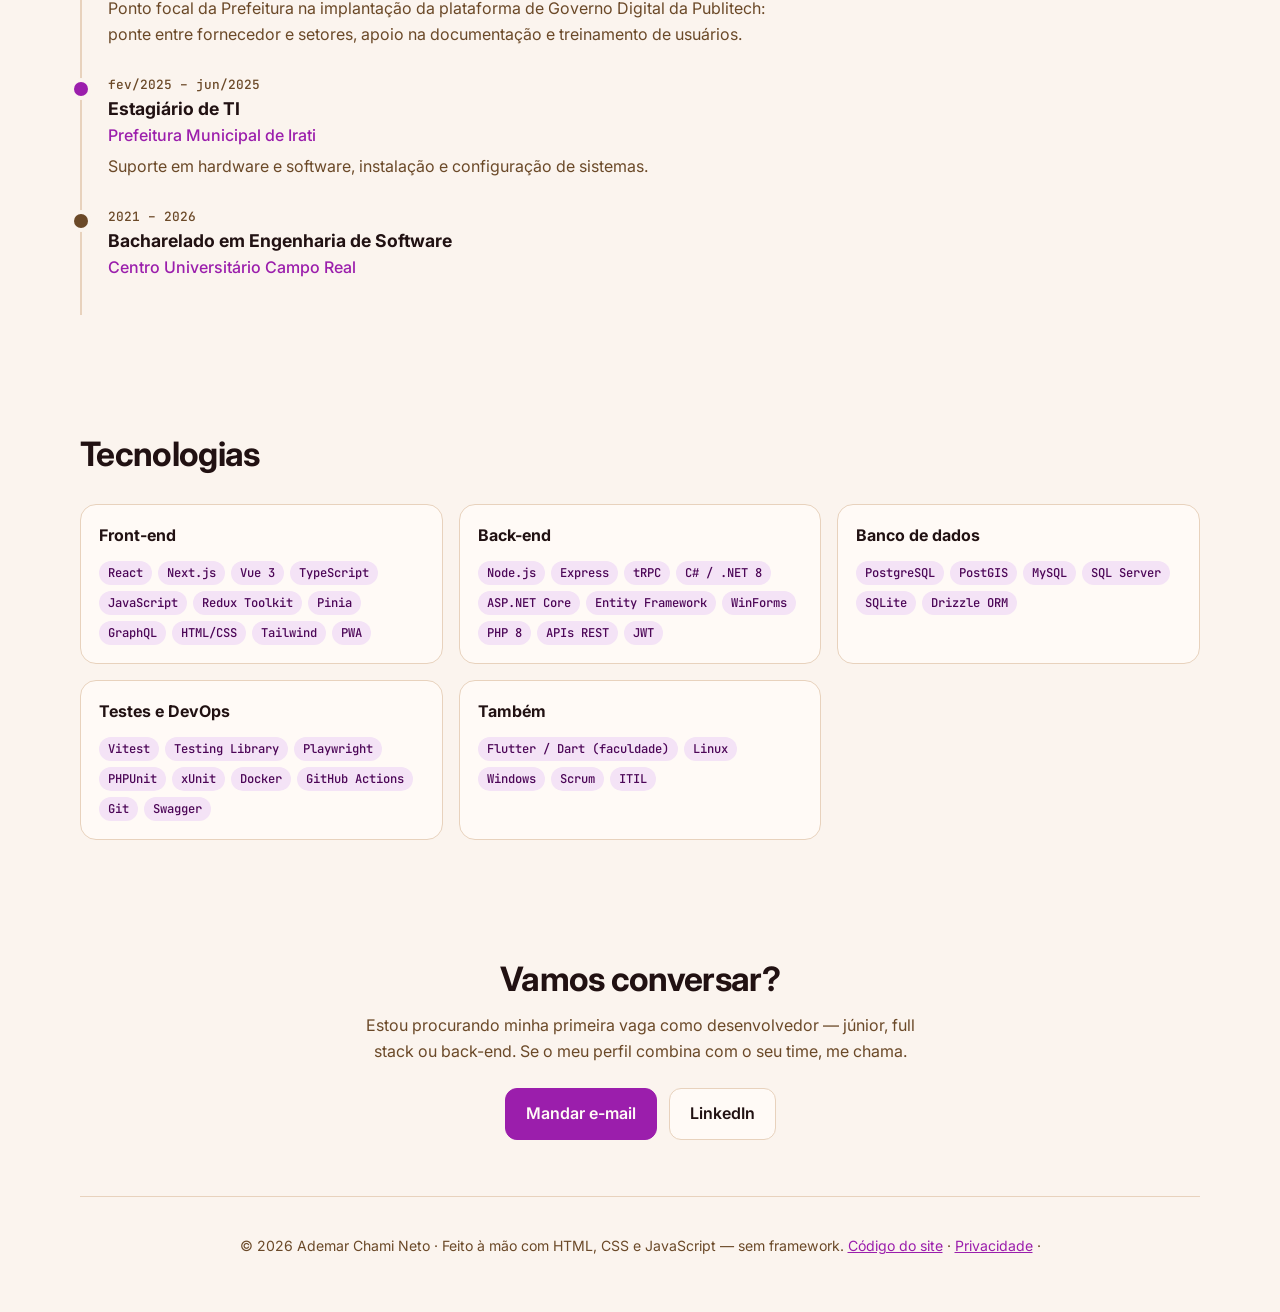
==== commit 764703d7: "Atualiza o Motor de Automações com o nó de IA (Claude ou Gemini) e o currículo Co-Authored-By: Claud" ====
--- a/index.html
+++ b/index.html
@@ -97,7 +97,7 @@
           "item": {
             "@type": "SoftwareSourceCode",
             "name": "Motor de Automações",
-            "description": "Fluxos de automação visuais em React Flow executados por uma fila no PostgreSQL, com retries, agendamento, RLS por workspace e histórico de cada passo.",
+            "description": "Fluxos de automação visuais em React Flow executados por uma fila no PostgreSQL, com retries, agendamento, RLS por workspace, nó de IA (Claude ou Gemini) e histórico de cada passo.",
             "codeRepository": "https://github.com/AdemarChamiNeto/motor-automacoes",
             "programmingLanguage": [
               "React",
@@ -339,11 +339,11 @@
           </a>
           <div class="project-body">
             <h3>Motor de Automações</h3>
-            <p data-i18n="p.motor.desc">Fluxos visuais (webhook ou agendamento → condição → chamada de API → Discord, Slack ou Telegram) que rodam de verdade: fila no PostgreSQL, nova tentativa só do passo que falhou e histórico de cada execução com o fluxo colorido pelo resultado.</p>
+            <p data-i18n="p.motor.desc">Fluxos visuais (webhook ou agendamento → condição → chamada de API → IA → Discord, Slack ou Telegram) que rodam de verdade: fila no PostgreSQL, nova tentativa só do passo que falhou e histórico de cada execução com o fluxo colorido pelo resultado.</p>
             <ul class="highlights">
               <li data-i18n="p.motor.h1">Fila com SKIP LOCKED, lease e recuperação de worker que cai</li>
-              <li data-i18n="p.motor.h2">Workspaces isolados por Row Level Security e proteção contra SSRF</li>
-              <li data-i18n="p.motor.h3">65 testes, inclusive de concorrência, contra PostgreSQL real no CI</li>
+              <li data-i18n="p.motor.h2">Row Level Security, proteção contra SSRF e 82 testes no CI</li>
+              <li data-i18n="p.motor.h3">Nó de IA com Claude ou Gemini: classificação por JSON Schema e defesa contra prompt injection</li>
             </ul>
             <ul class="tags"><li>React Flow</li><li>React 19</li><li>TypeScript</li><li>Node.js</li><li>Express</li><li>PostgreSQL</li><li>Docker</li></ul>
             <div class="links">
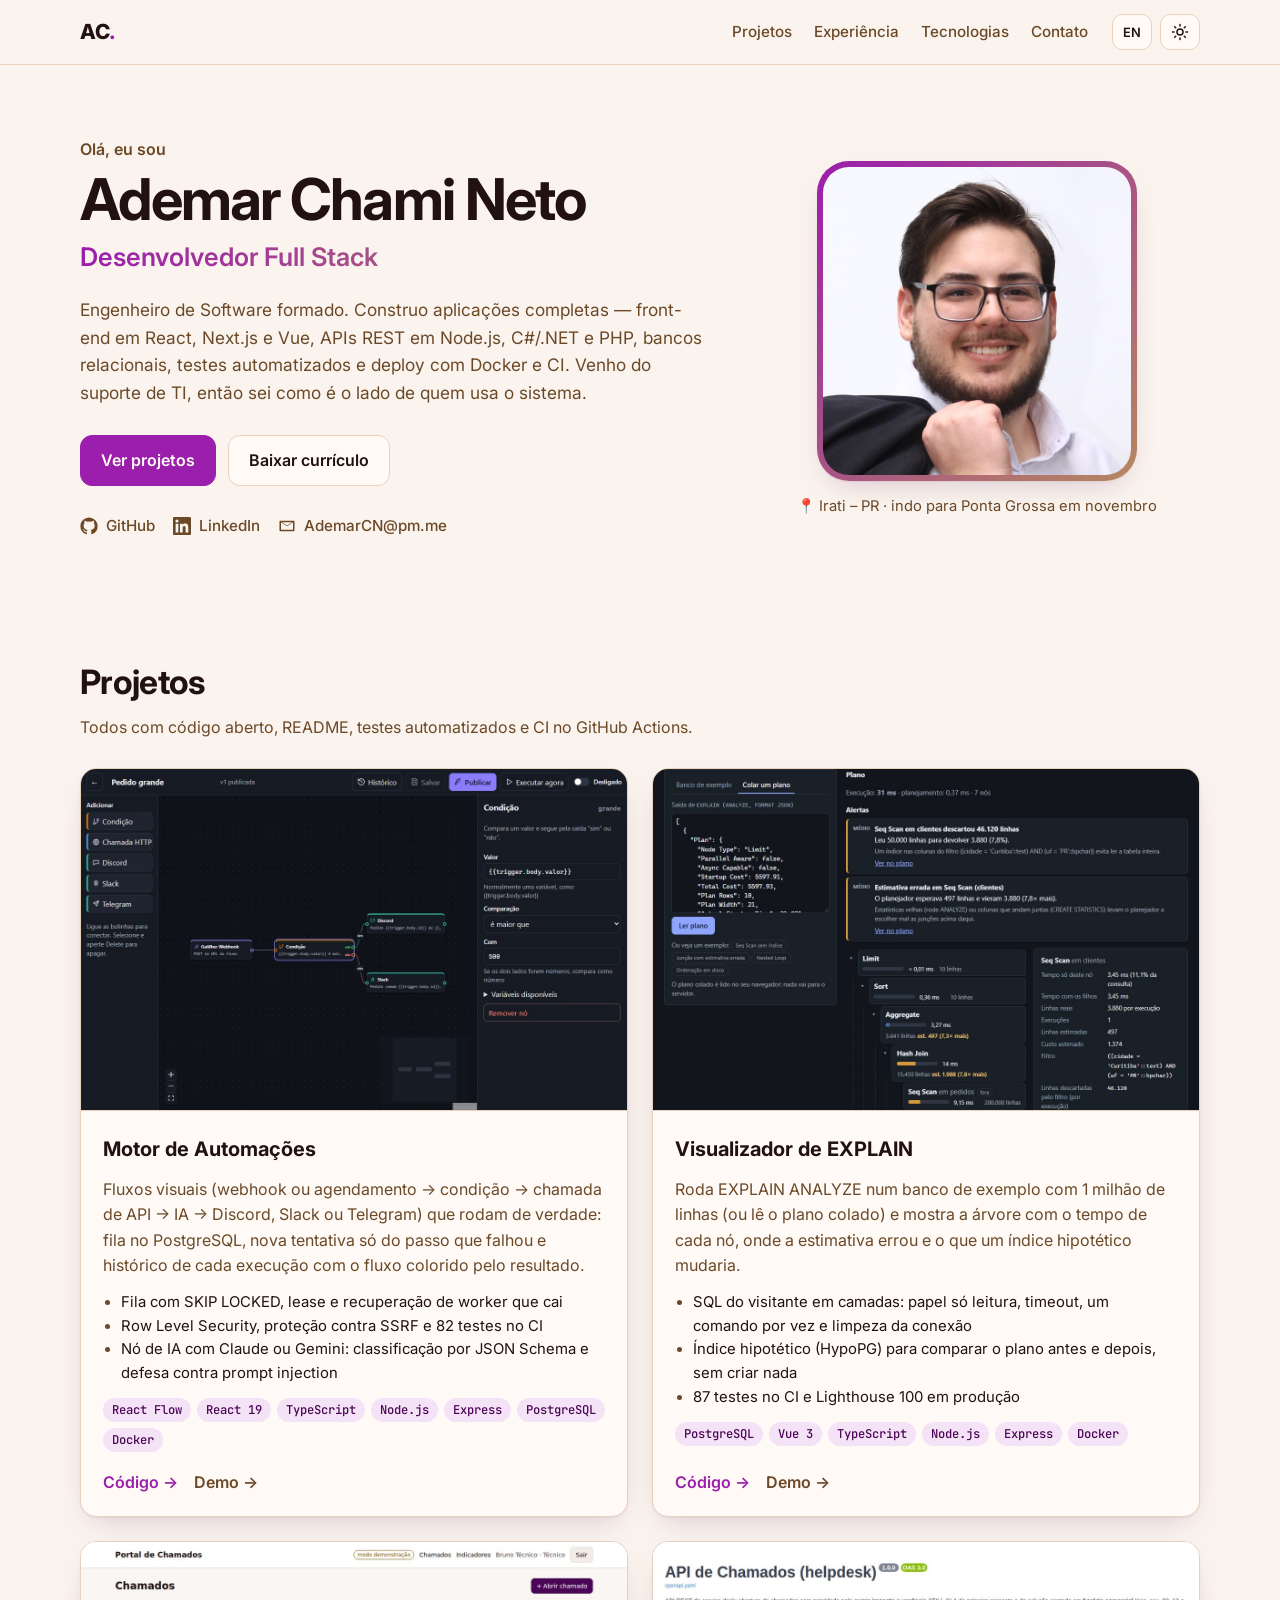
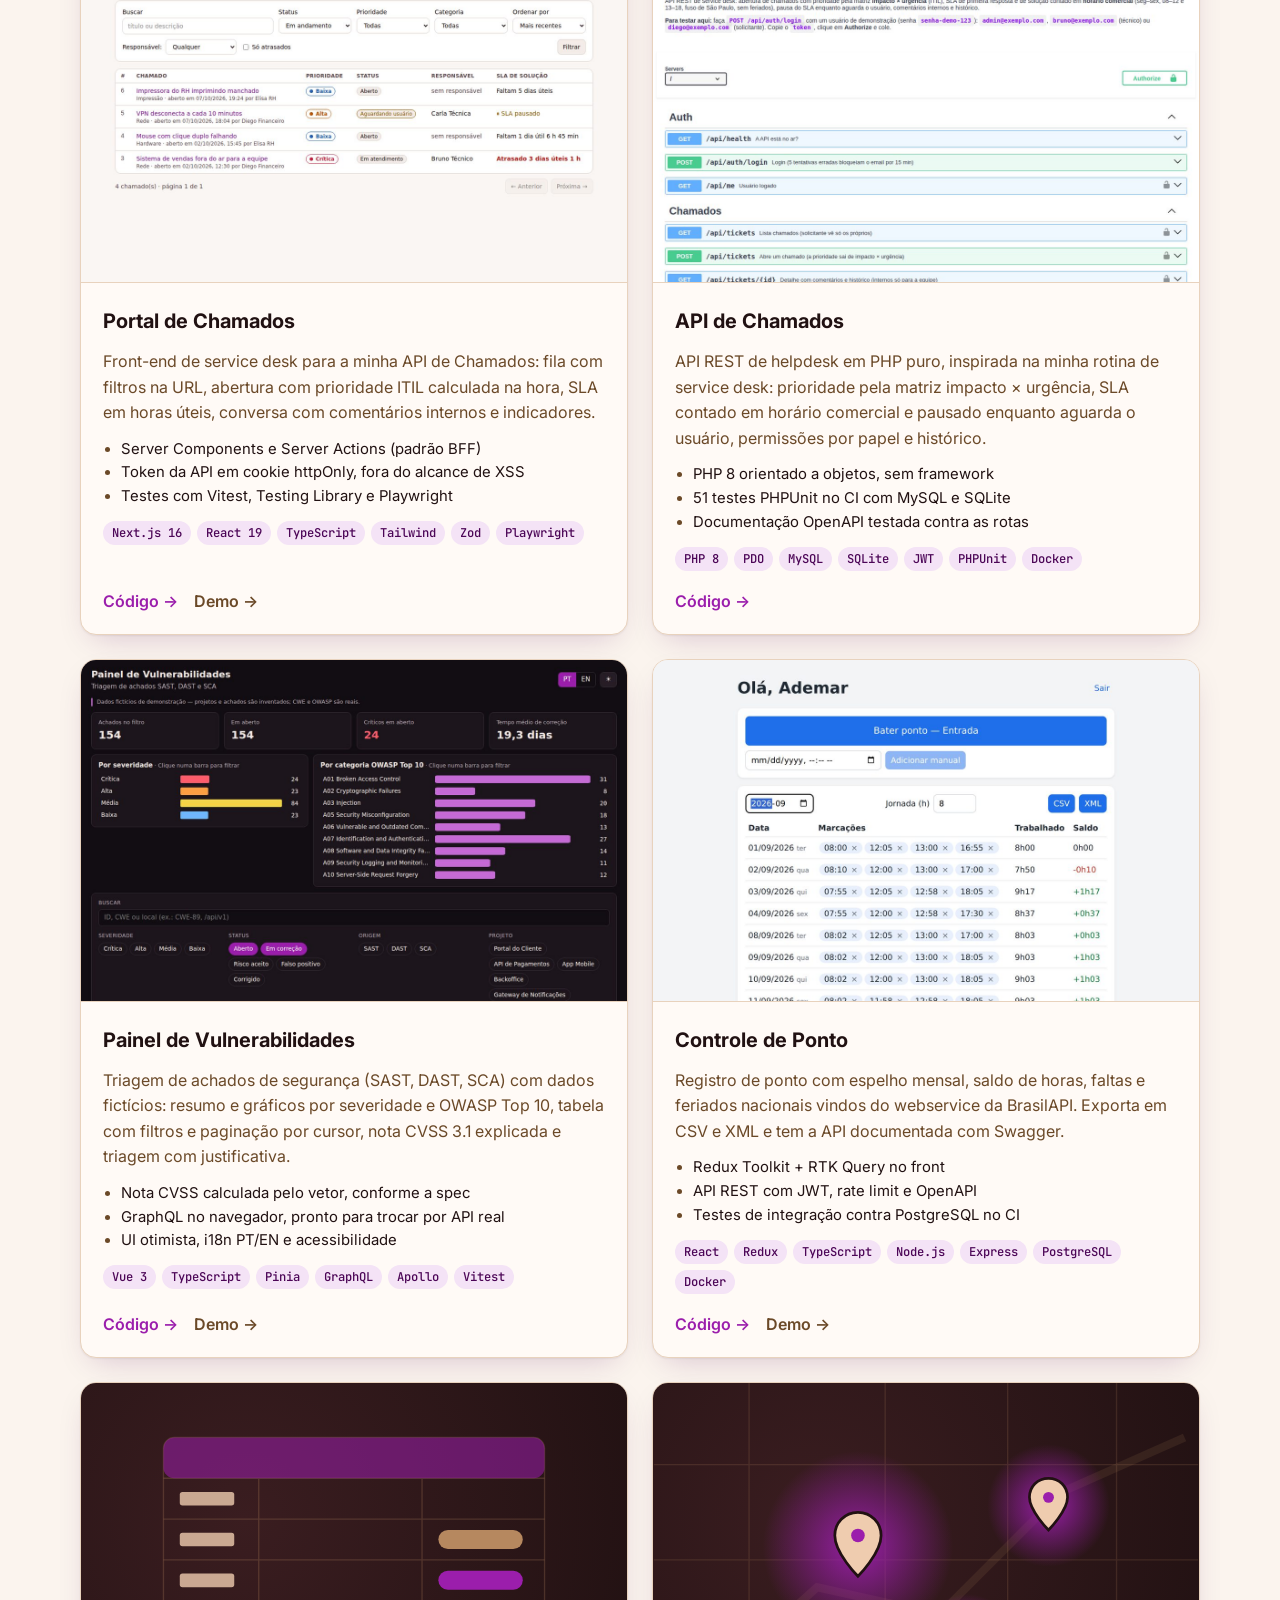
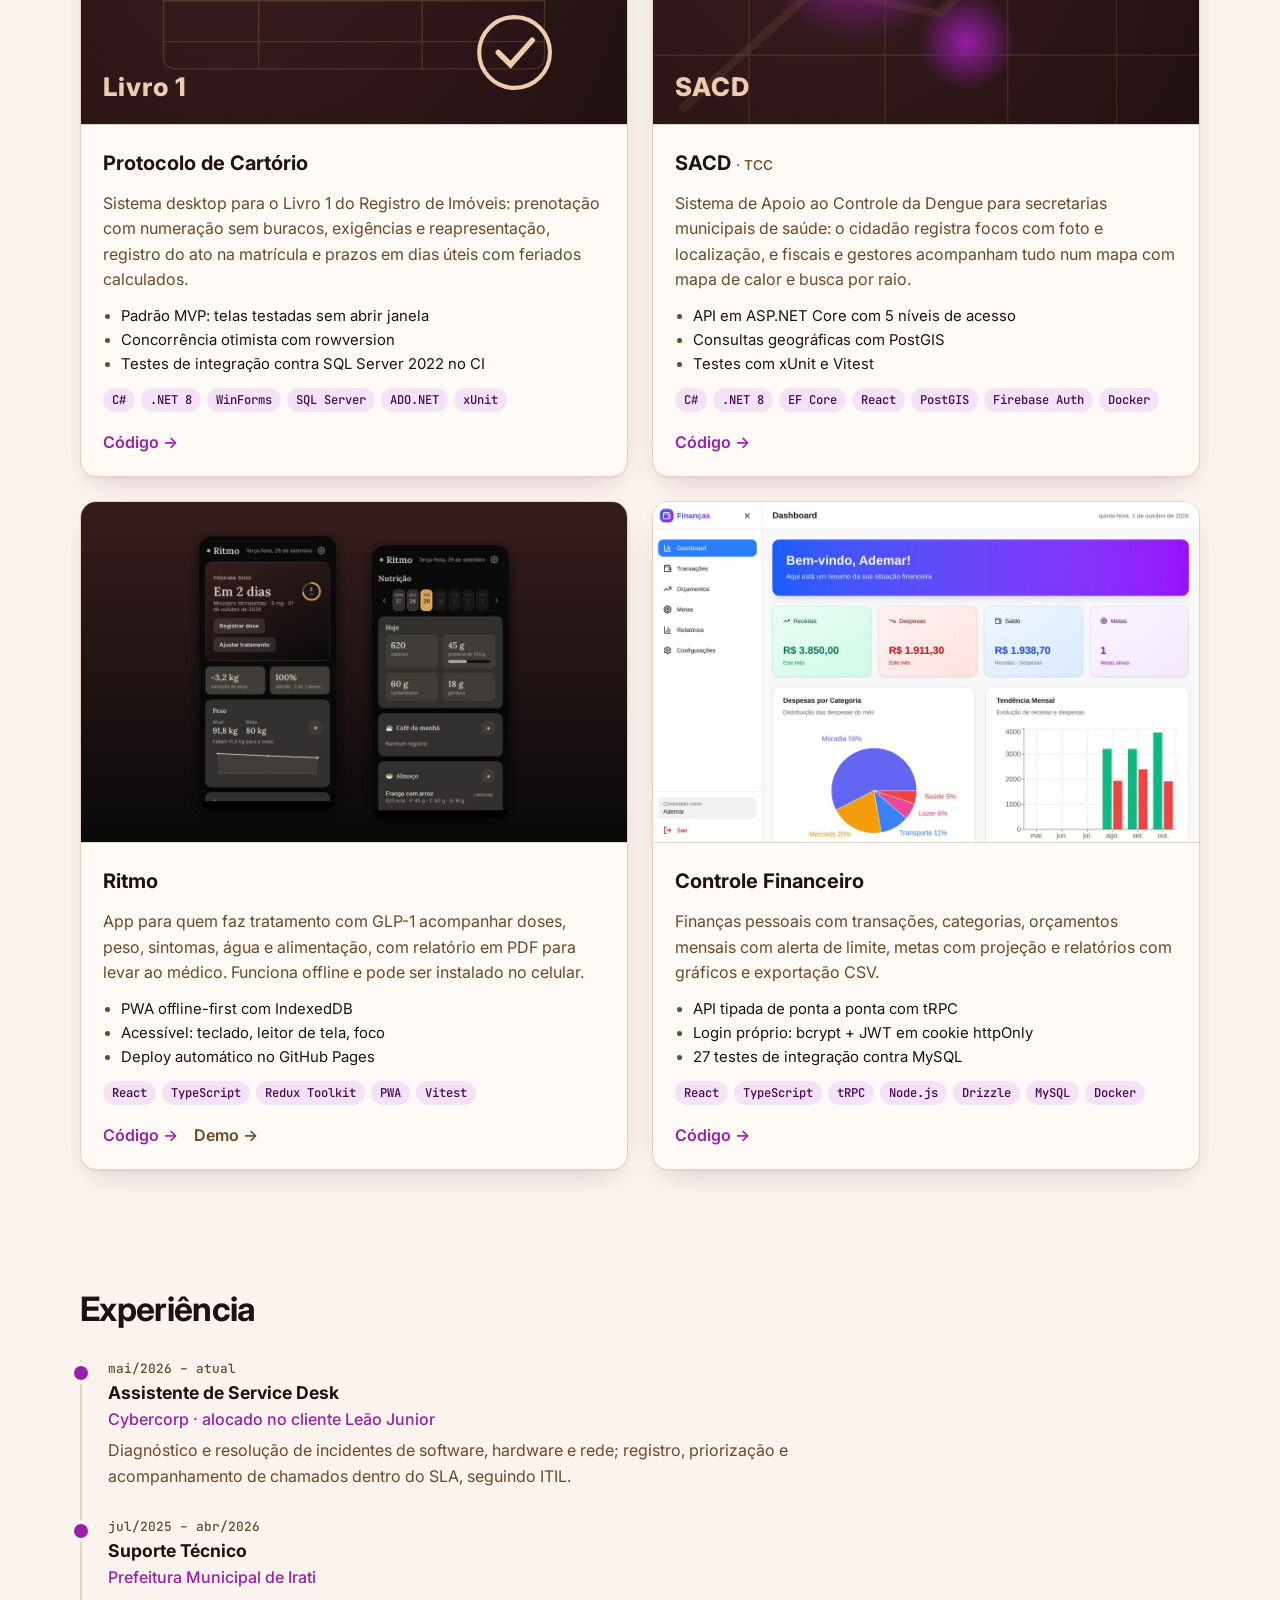
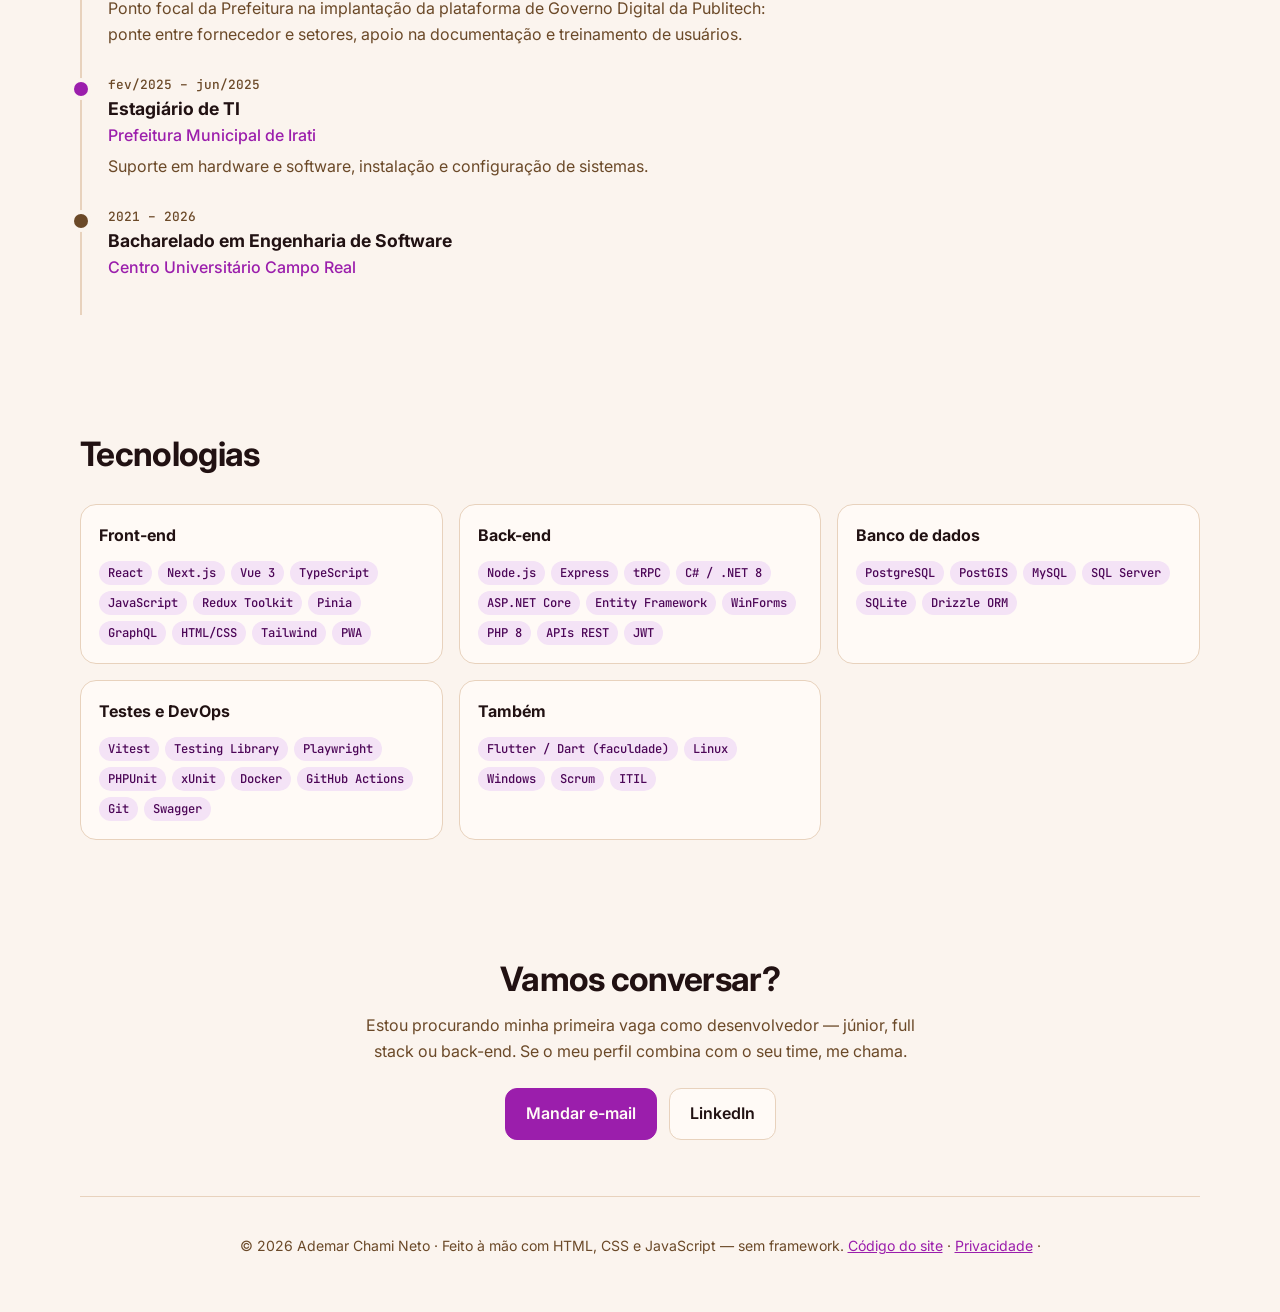
==== commit 1de5e8eb: "Adiciona o Visualizador de EXPLAIN ao portfólio e ao currículo - Card em segundo lugar (PT/EN), com " ====
--- a/index.html
+++ b/index.html
@@ -18,7 +18,7 @@
   <meta property="og:locale:alternate" content="en_US" />
   <meta property="og:url" content="https://ademarchamineto.github.io/" />
   <meta property="og:title" content="Ademar Chami Neto — Desenvolvedor Full Stack" />
-  <meta property="og:description" content="9 projetos com React, Next.js, Vue, Node.js, C#/.NET, PHP e PostgreSQL — com código, testes e demos online." />
+  <meta property="og:description" content="10 projetos com React, Next.js, Vue, Node.js, C#/.NET, PHP e PostgreSQL — com código, testes e demos online." />
   <meta property="og:image" content="https://ademarchamineto.github.io/assets/og-image.jpg" />
   <meta property="og:image:width" content="1200" />
   <meta property="og:image:height" content="630" />
@@ -116,6 +116,26 @@
           "position": 2,
           "item": {
             "@type": "SoftwareSourceCode",
+            "name": "Visualizador de EXPLAIN",
+            "description": "Visualizador de planos de execução do PostgreSQL: EXPLAIN ANALYZE num banco de exemplo, alertas, tempo próprio de cada nó e índice hipotético (HypoPG).",
+            "codeRepository": "https://github.com/AdemarChamiNeto/visualizador-explain",
+            "programmingLanguage": [
+              "PostgreSQL",
+              "Vue",
+              "TypeScript",
+              "Node.js"
+            ],
+            "author": {
+              "@id": "https://ademarchamineto.github.io/#pessoa"
+            },
+            "url": "https://visualizador-explain.onrender.com/"
+          }
+        },
+        {
+          "@type": "ListItem",
+          "position": 3,
+          "item": {
+            "@type": "SoftwareSourceCode",
             "name": "Portal de Chamados",
             "description": "Front-end em Next.js 16 para uma API de help desk, com BFF, cookie httpOnly e testes E2E.",
             "codeRepository": "https://github.com/AdemarChamiNeto/portal-chamados",
@@ -132,7 +152,7 @@
         },
         {
           "@type": "ListItem",
-          "position": 3,
+          "position": 4,
           "item": {
             "@type": "SoftwareSourceCode",
             "name": "API de Chamados",
@@ -150,7 +170,7 @@
         },
         {
           "@type": "ListItem",
-          "position": 4,
+          "position": 5,
           "item": {
             "@type": "SoftwareSourceCode",
             "name": "Painel de Vulnerabilidades",
@@ -169,7 +189,7 @@
         },
         {
           "@type": "ListItem",
-          "position": 5,
+          "position": 6,
           "item": {
             "@type": "SoftwareSourceCode",
             "name": "Controle de Ponto",
@@ -189,7 +209,7 @@
         },
         {
           "@type": "ListItem",
-          "position": 6,
+          "position": 7,
           "item": {
             "@type": "SoftwareSourceCode",
             "name": "Protocolo de Cartório",
@@ -207,7 +227,7 @@
         },
         {
           "@type": "ListItem",
-          "position": 7,
+          "position": 8,
           "item": {
             "@type": "SoftwareSourceCode",
             "name": "SACD",
@@ -225,7 +245,7 @@
         },
         {
           "@type": "ListItem",
-          "position": 8,
+          "position": 9,
           "item": {
             "@type": "SoftwareSourceCode",
             "name": "Ritmo",
@@ -244,7 +264,7 @@
         },
         {
           "@type": "ListItem",
-          "position": 9,
+          "position": 10,
           "item": {
             "@type": "SoftwareSourceCode",
             "name": "Controle Financeiro",
@@ -353,6 +373,27 @@
           </div>
         </article>
 
+        <!-- Visualizador de EXPLAIN -->
+        <article class="project">
+          <a class="shot" href="https://visualizador-explain.onrender.com/#exemplo=juncao" target="_blank" rel="noopener">
+            <img src="assets/projects/explain.jpg" alt="Visualizador de EXPLAIN com alertas de Seq Scan e de estimativa errada, a árvore do plano com o tempo de cada nó e o painel do nó selecionado" loading="lazy" width="1200" height="750" />
+          </a>
+          <div class="project-body">
+            <h3>Visualizador de EXPLAIN</h3>
+            <p data-i18n="p.explain.desc">Roda EXPLAIN ANALYZE num banco de exemplo com 1 milhão de linhas (ou lê o plano colado) e mostra a árvore com o tempo de cada nó, onde a estimativa errou e o que um índice hipotético mudaria.</p>
+            <ul class="highlights">
+              <li data-i18n="p.explain.h1">SQL do visitante em camadas: papel só leitura, timeout, um comando por vez e limpeza da conexão</li>
+              <li data-i18n="p.explain.h2">Índice hipotético (HypoPG) para comparar o plano antes e depois, sem criar nada</li>
+              <li data-i18n="p.explain.h3">87 testes no CI e Lighthouse 100 em produção</li>
+            </ul>
+            <ul class="tags"><li>PostgreSQL</li><li>Vue 3</li><li>TypeScript</li><li>Node.js</li><li>Express</li><li>Docker</li></ul>
+            <div class="links">
+              <a href="https://github.com/AdemarChamiNeto/visualizador-explain" target="_blank" rel="noopener" data-i18n="links.code">Código</a>
+              <a class="demo" href="https://visualizador-explain.onrender.com/" target="_blank" rel="noopener" data-i18n="links.demo">Demo</a>
+            </div>
+          </div>
+        </article>
+
         <!-- Portal de Chamados -->
         <article class="project">
           <a class="shot" href="https://portal-chamados-swart.vercel.app/" target="_blank" rel="noopener">
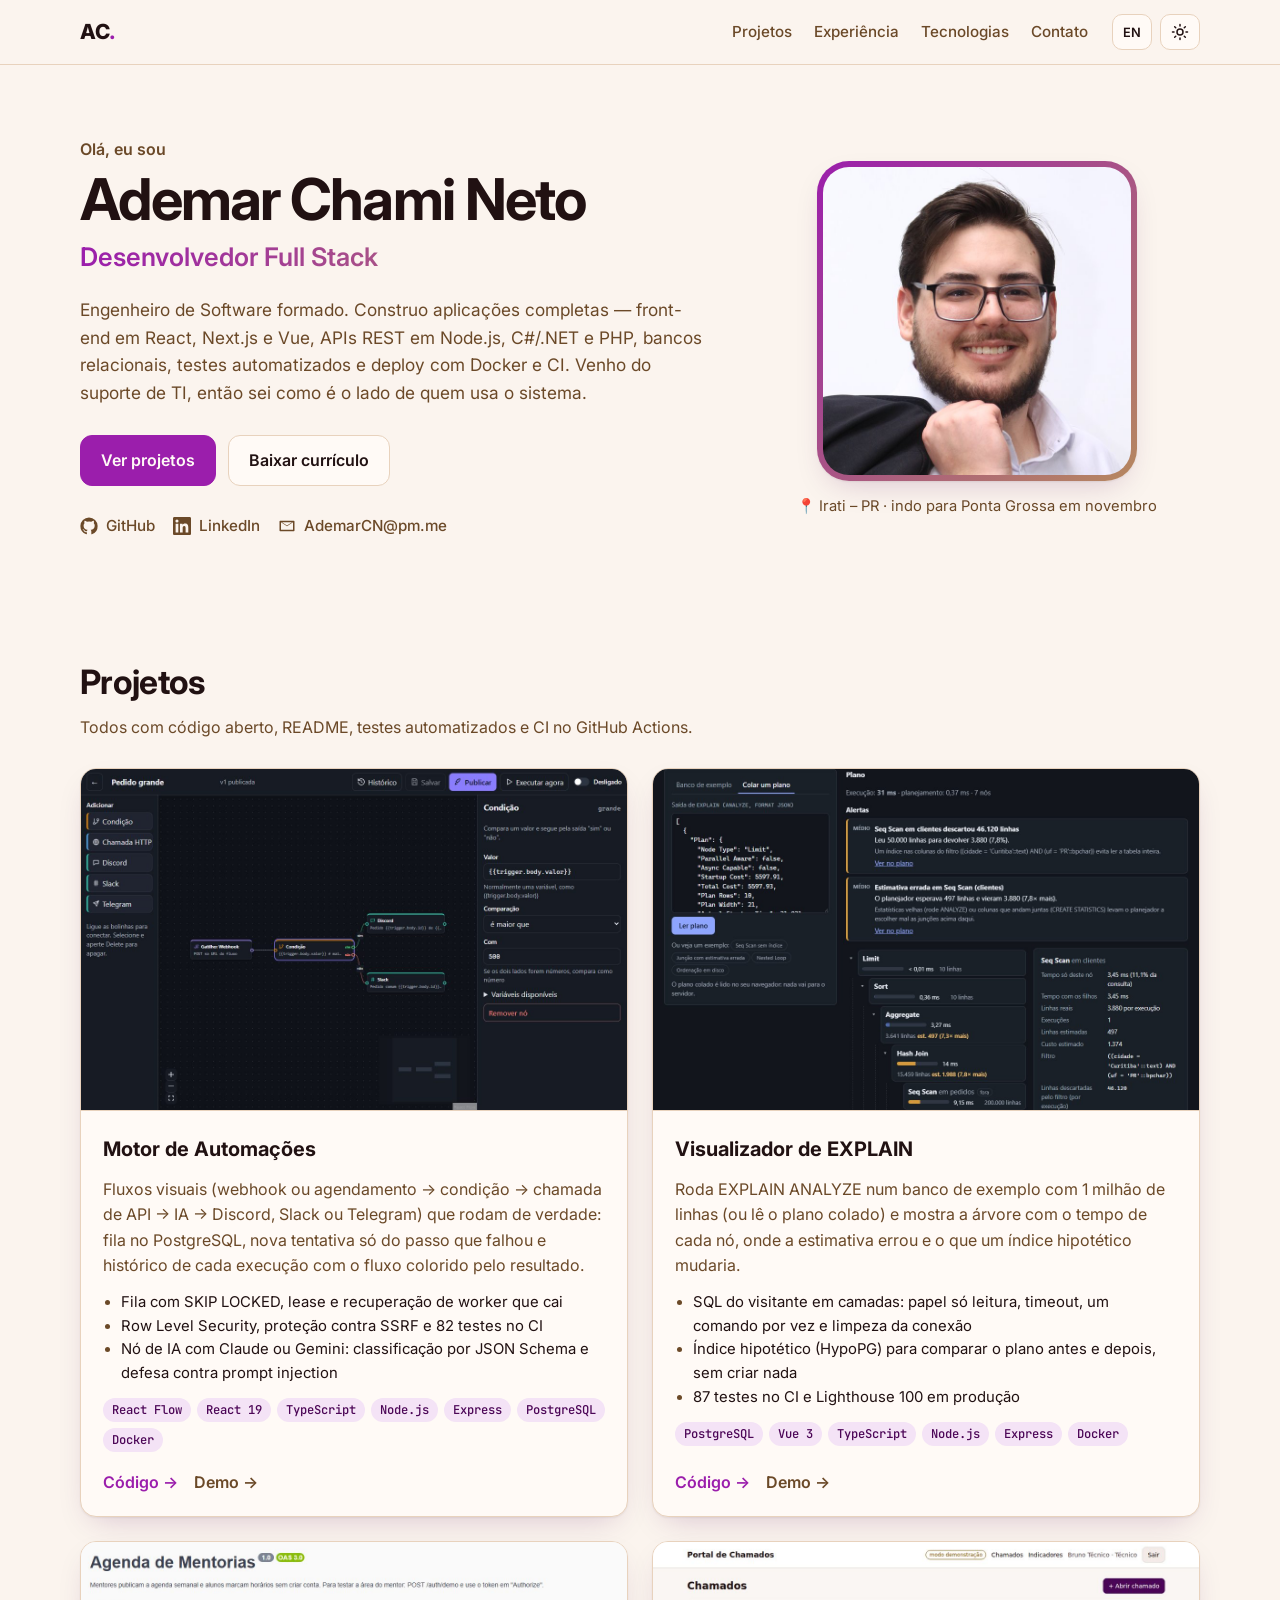
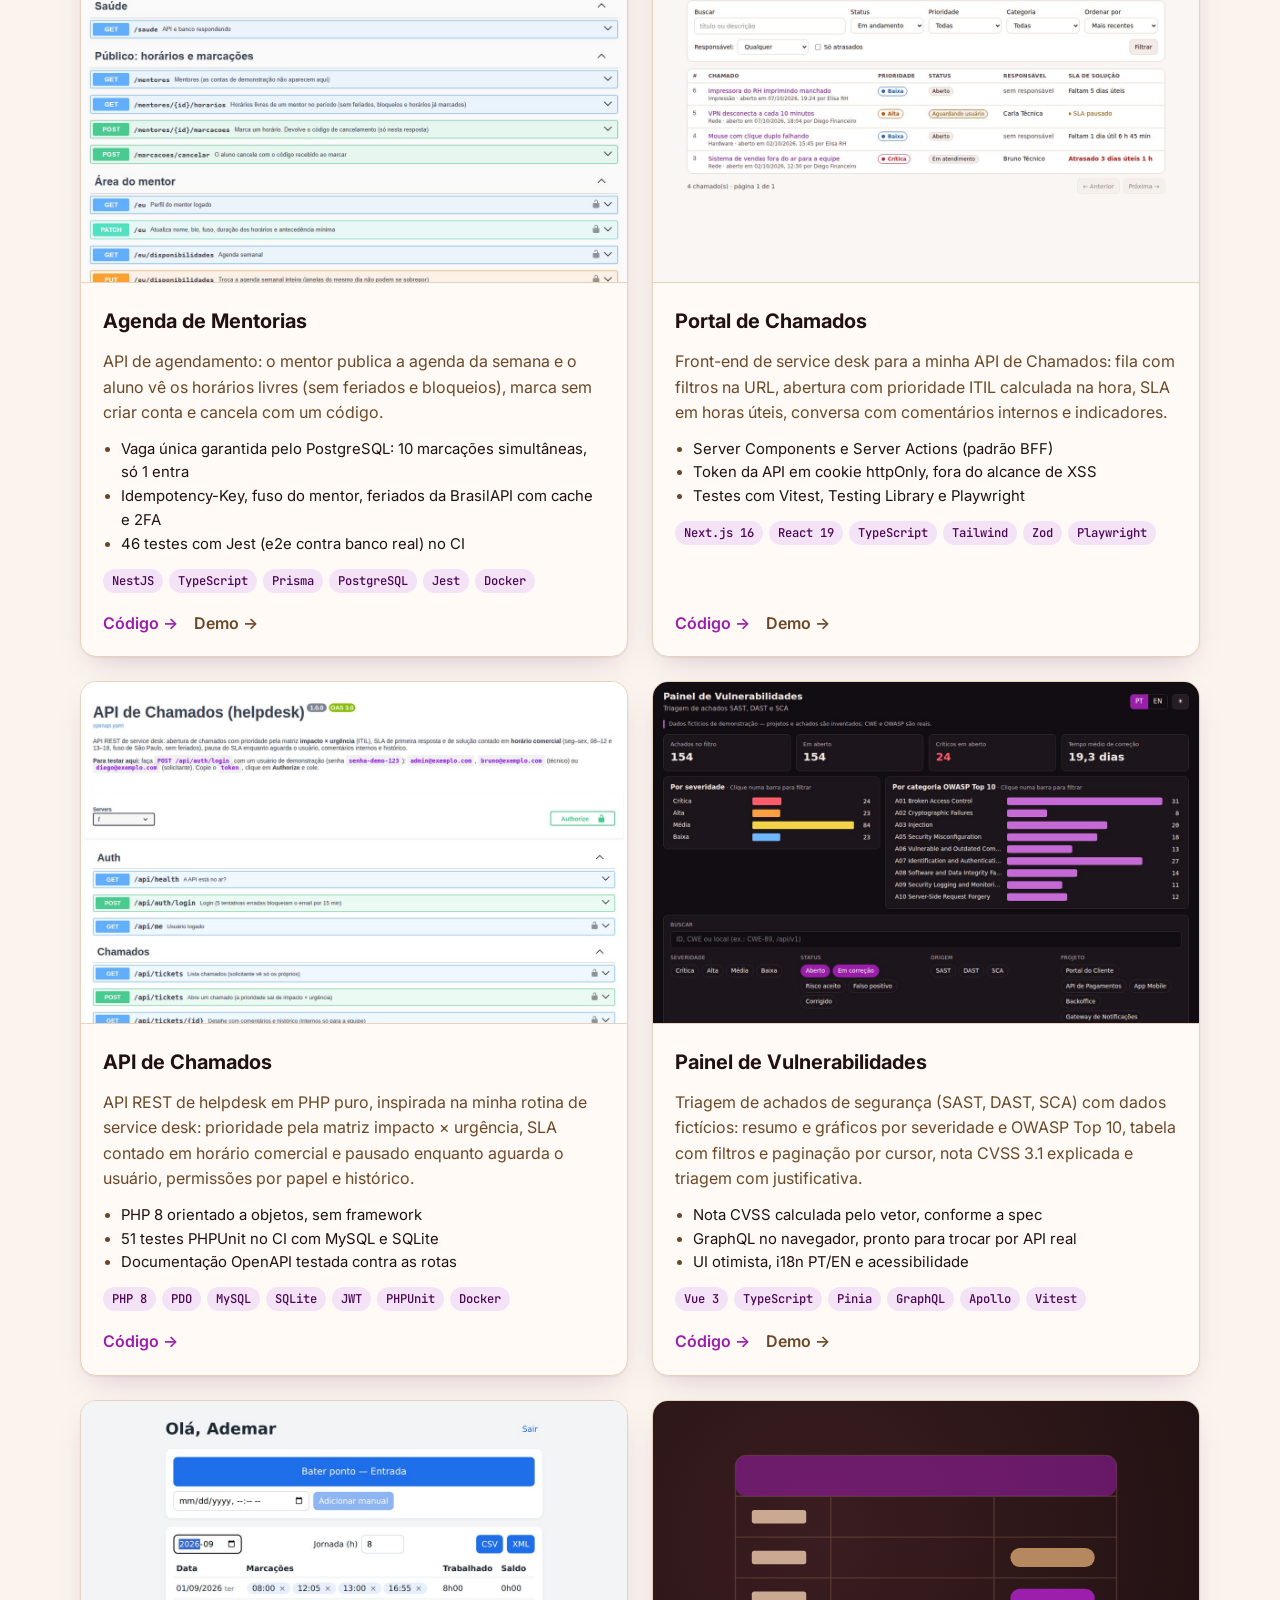
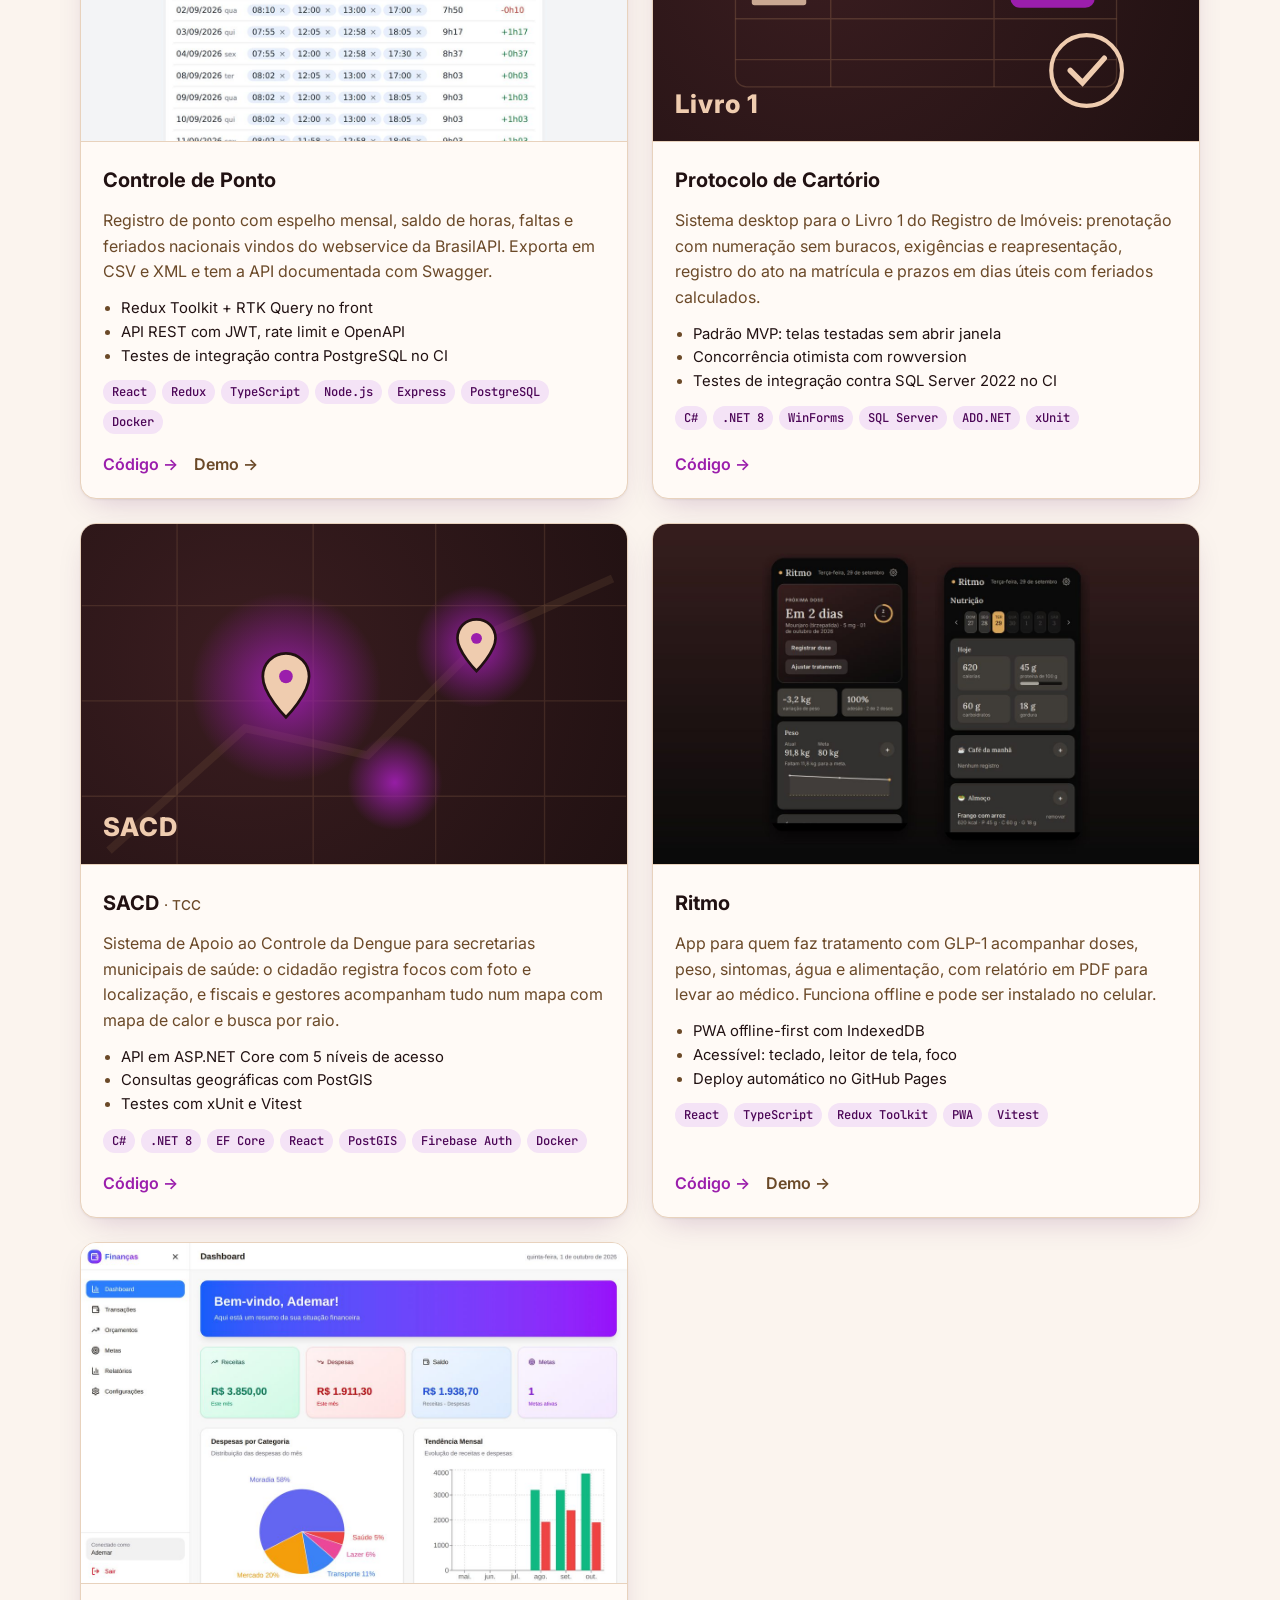
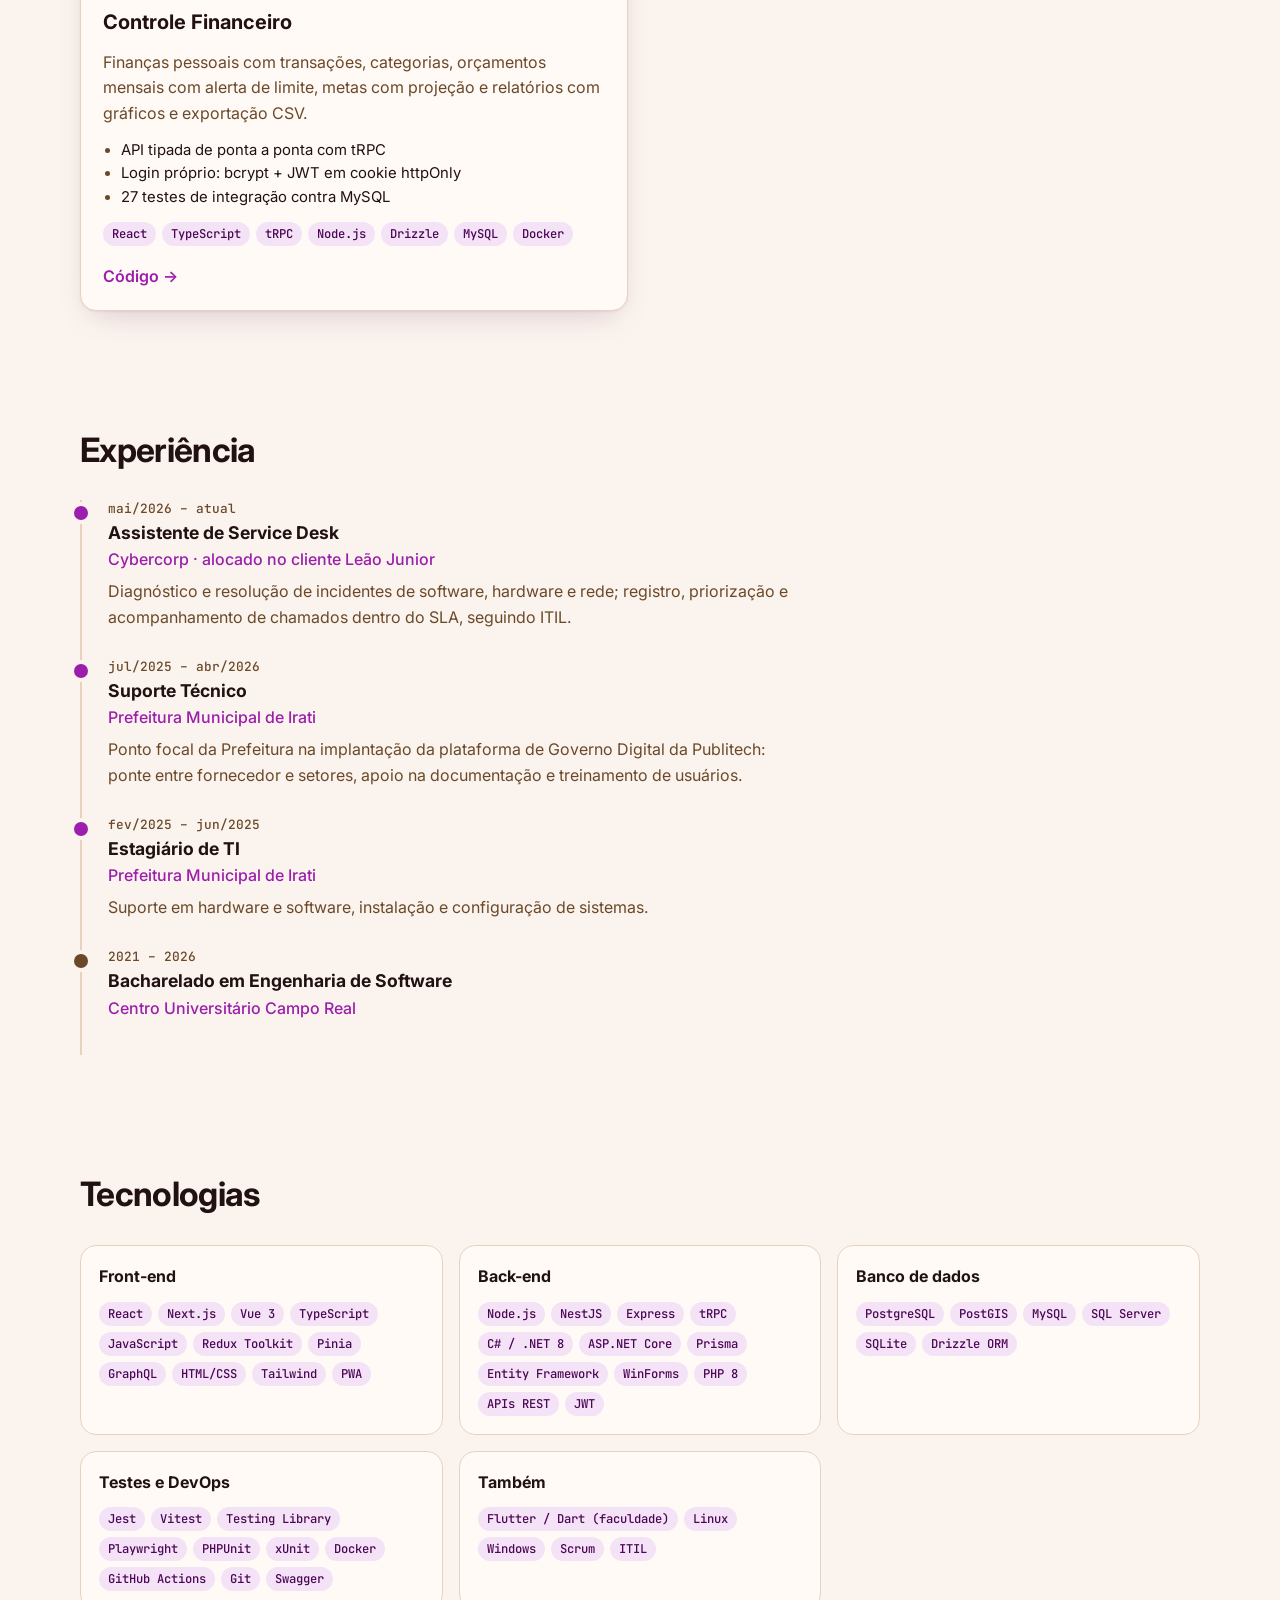
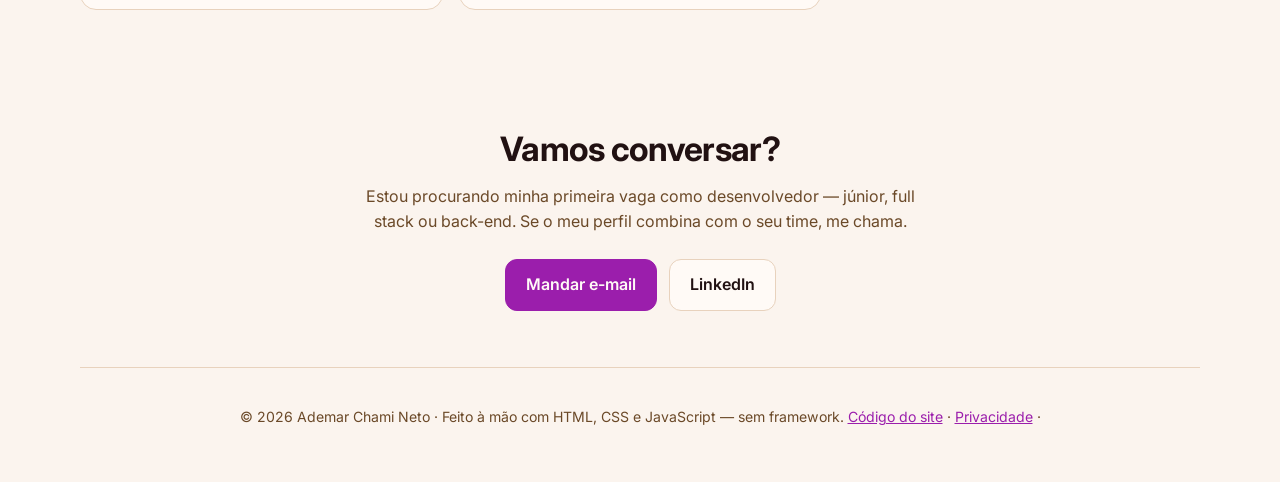
==== commit cc300213: "Adiciona a Agenda de Mentorias ao portfólio - Card em terceiro lugar (PT/EN), com imagem do Swagger " ====
--- a/index.html
+++ b/index.html
@@ -18,7 +18,7 @@
   <meta property="og:locale:alternate" content="en_US" />
   <meta property="og:url" content="https://ademarchamineto.github.io/" />
   <meta property="og:title" content="Ademar Chami Neto — Desenvolvedor Full Stack" />
-  <meta property="og:description" content="10 projetos com React, Next.js, Vue, Node.js, C#/.NET, PHP e PostgreSQL — com código, testes e demos online." />
+  <meta property="og:description" content="11 projetos com React, Next.js, Vue, NestJS, Node.js, C#/.NET, PHP e PostgreSQL — com código, testes e demos online." />
   <meta property="og:image" content="https://ademarchamineto.github.io/assets/og-image.jpg" />
   <meta property="og:image:width" content="1200" />
   <meta property="og:image:height" content="630" />
@@ -136,6 +136,26 @@
           "position": 3,
           "item": {
             "@type": "SoftwareSourceCode",
+            "name": "Agenda de Mentorias",
+            "description": "API de agendamento em NestJS + Prisma + PostgreSQL: horários livres sem feriados, marcação sem conta com código de cancelamento, vaga única garantida pelo banco, 2FA e Swagger.",
+            "codeRepository": "https://github.com/AdemarChamiNeto/agenda-mentorias",
+            "programmingLanguage": [
+              "TypeScript",
+              "NestJS",
+              "Prisma",
+              "PostgreSQL"
+            ],
+            "author": {
+              "@id": "https://ademarchamineto.github.io/#pessoa"
+            },
+            "url": "https://agenda-mentorias.onrender.com/docs"
+          }
+        },
+        {
+          "@type": "ListItem",
+          "position": 4,
+          "item": {
+            "@type": "SoftwareSourceCode",
             "name": "Portal de Chamados",
             "description": "Front-end em Next.js 16 para uma API de help desk, com BFF, cookie httpOnly e testes E2E.",
             "codeRepository": "https://github.com/AdemarChamiNeto/portal-chamados",
@@ -152,7 +172,7 @@
         },
         {
           "@type": "ListItem",
-          "position": 4,
+          "position": 5,
           "item": {
             "@type": "SoftwareSourceCode",
             "name": "API de Chamados",
@@ -170,7 +190,7 @@
         },
         {
           "@type": "ListItem",
-          "position": 5,
+          "position": 6,
           "item": {
             "@type": "SoftwareSourceCode",
             "name": "Painel de Vulnerabilidades",
@@ -189,7 +209,7 @@
         },
         {
           "@type": "ListItem",
-          "position": 6,
+          "position": 7,
           "item": {
             "@type": "SoftwareSourceCode",
             "name": "Controle de Ponto",
@@ -209,7 +229,7 @@
         },
         {
           "@type": "ListItem",
-          "position": 7,
+          "position": 8,
           "item": {
             "@type": "SoftwareSourceCode",
             "name": "Protocolo de Cartório",
@@ -227,7 +247,7 @@
         },
         {
           "@type": "ListItem",
-          "position": 8,
+          "position": 9,
           "item": {
             "@type": "SoftwareSourceCode",
             "name": "SACD",
@@ -245,7 +265,7 @@
         },
         {
           "@type": "ListItem",
-          "position": 9,
+          "position": 10,
           "item": {
             "@type": "SoftwareSourceCode",
             "name": "Ritmo",
@@ -264,7 +284,7 @@
         },
         {
           "@type": "ListItem",
-          "position": 10,
+          "position": 11,
           "item": {
             "@type": "SoftwareSourceCode",
             "name": "Controle Financeiro",
@@ -394,6 +414,27 @@
           </div>
         </article>
 
+        <!-- Agenda de Mentorias -->
+        <article class="project">
+          <a class="shot" href="https://agenda-mentorias.onrender.com/docs" target="_blank" rel="noopener">
+            <img src="assets/projects/agenda.jpg" alt="Documentação Swagger da Agenda de Mentorias: rotas públicas de horários, marcação e cancelamento e a área do mentor" loading="lazy" width="1200" height="750" />
+          </a>
+          <div class="project-body">
+            <h3>Agenda de Mentorias</h3>
+            <p data-i18n="p.agenda.desc">API de agendamento: o mentor publica a agenda da semana e o aluno vê os horários livres (sem feriados e bloqueios), marca sem criar conta e cancela com um código.</p>
+            <ul class="highlights">
+              <li data-i18n="p.agenda.h1">Vaga única garantida pelo PostgreSQL: 10 marcações simultâneas, só 1 entra</li>
+              <li data-i18n="p.agenda.h2">Idempotency-Key, fuso do mentor, feriados da BrasilAPI com cache e 2FA</li>
+              <li data-i18n="p.agenda.h3">46 testes com Jest (e2e contra banco real) no CI</li>
+            </ul>
+            <ul class="tags"><li>NestJS</li><li>TypeScript</li><li>Prisma</li><li>PostgreSQL</li><li>Jest</li><li>Docker</li></ul>
+            <div class="links">
+              <a href="https://github.com/AdemarChamiNeto/agenda-mentorias" target="_blank" rel="noopener" data-i18n="links.code">Código</a>
+              <a class="demo" href="https://agenda-mentorias.onrender.com/docs" target="_blank" rel="noopener" data-i18n="links.demo">Demo</a>
+            </div>
+          </div>
+        </article>
+
         <!-- Portal de Chamados -->
         <article class="project">
           <a class="shot" href="https://portal-chamados-swart.vercel.app/" target="_blank" rel="noopener">
@@ -631,7 +672,7 @@
         </div>
         <div class="skill-group">
           <h3>Back-end</h3>
-          <ul class="tags"><li>Node.js</li><li>Express</li><li>tRPC</li><li>C# / .NET 8</li><li>ASP.NET Core</li><li>Entity Framework</li><li>WinForms</li><li>PHP 8</li><li>APIs REST</li><li>JWT</li></ul>
+          <ul class="tags"><li>Node.js</li><li>NestJS</li><li>Express</li><li>tRPC</li><li>C# / .NET 8</li><li>ASP.NET Core</li><li>Prisma</li><li>Entity Framework</li><li>WinForms</li><li>PHP 8</li><li>APIs REST</li><li>JWT</li></ul>
         </div>
         <div class="skill-group">
           <h3 data-i18n="skills.db">Banco de dados</h3>
@@ -639,7 +680,7 @@
         </div>
         <div class="skill-group">
           <h3 data-i18n="skills.devops">Testes e DevOps</h3>
-          <ul class="tags"><li>Vitest</li><li>Testing Library</li><li>Playwright</li><li>PHPUnit</li><li>xUnit</li><li>Docker</li><li>GitHub Actions</li><li>Git</li><li>Swagger</li></ul>
+          <ul class="tags"><li>Jest</li><li>Vitest</li><li>Testing Library</li><li>Playwright</li><li>PHPUnit</li><li>xUnit</li><li>Docker</li><li>GitHub Actions</li><li>Git</li><li>Swagger</li></ul>
         </div>
         <div class="skill-group">
           <h3 data-i18n="skills.also">Também</h3>
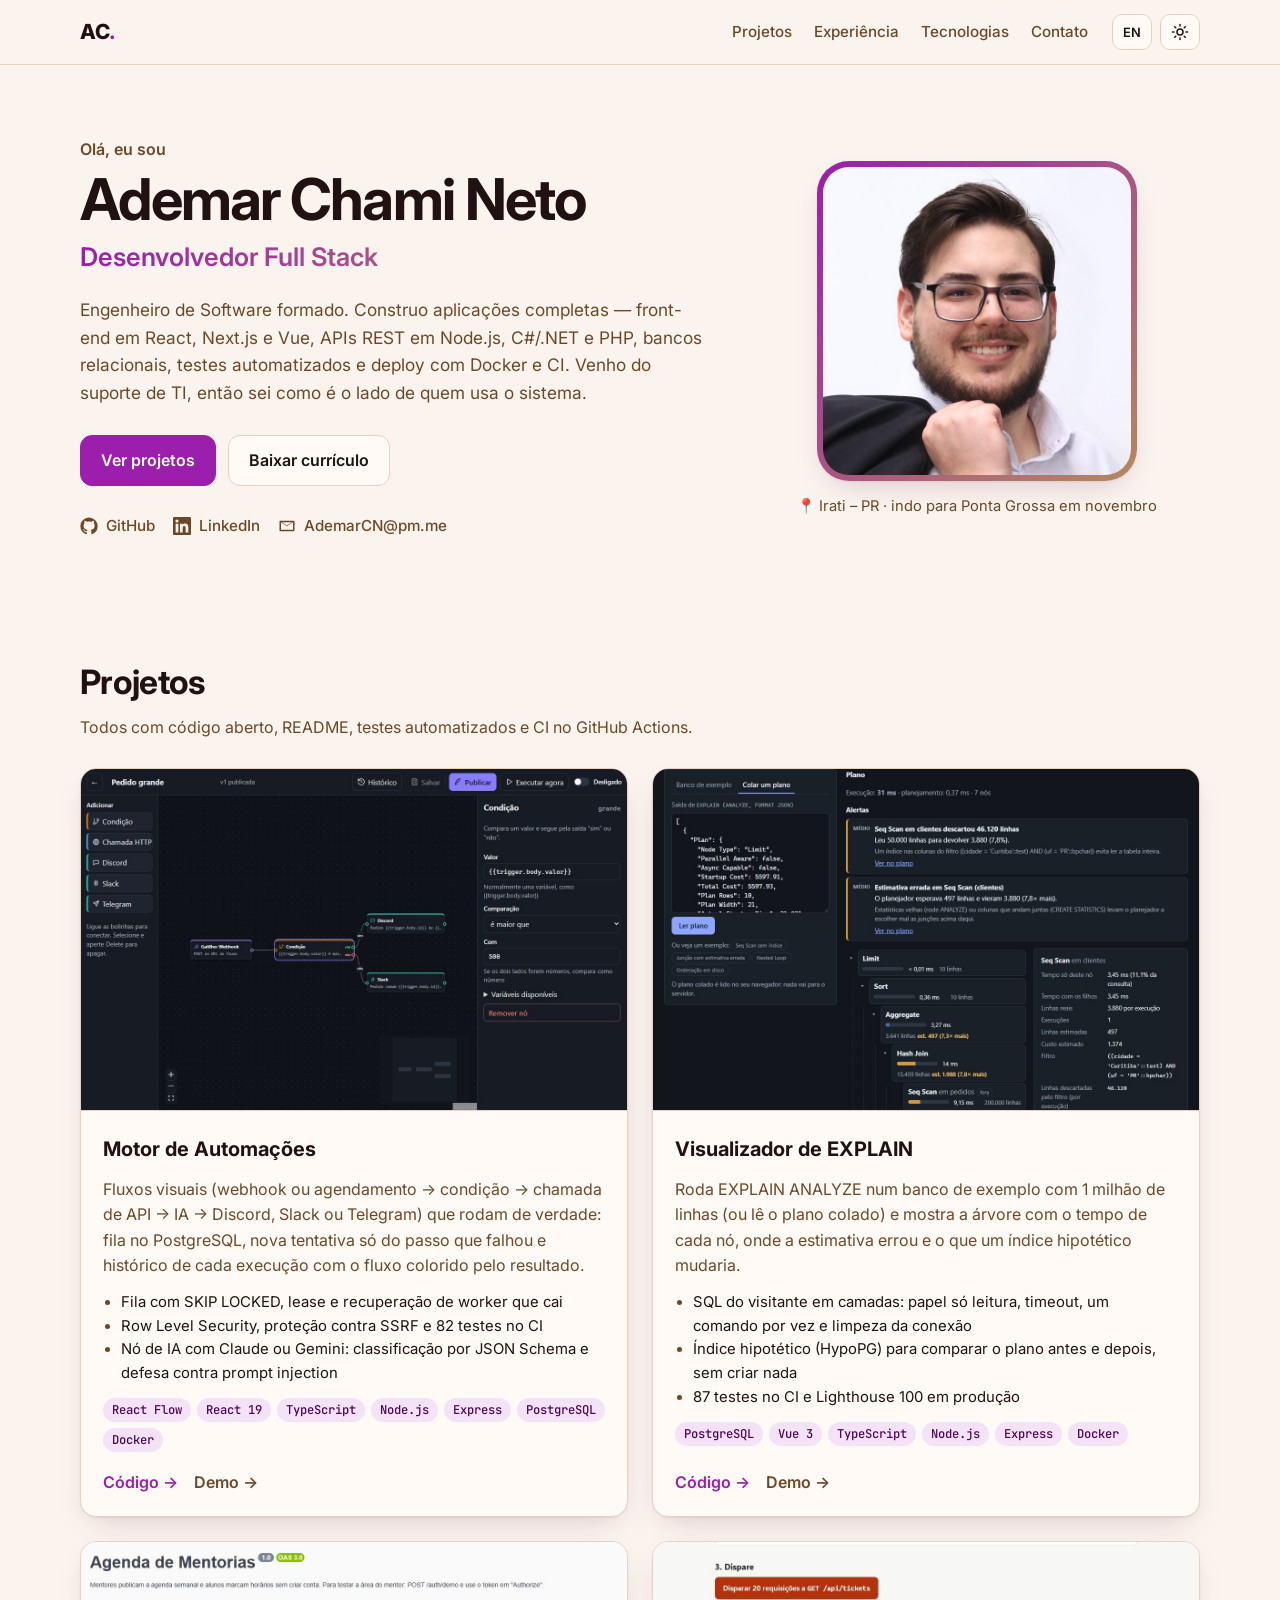
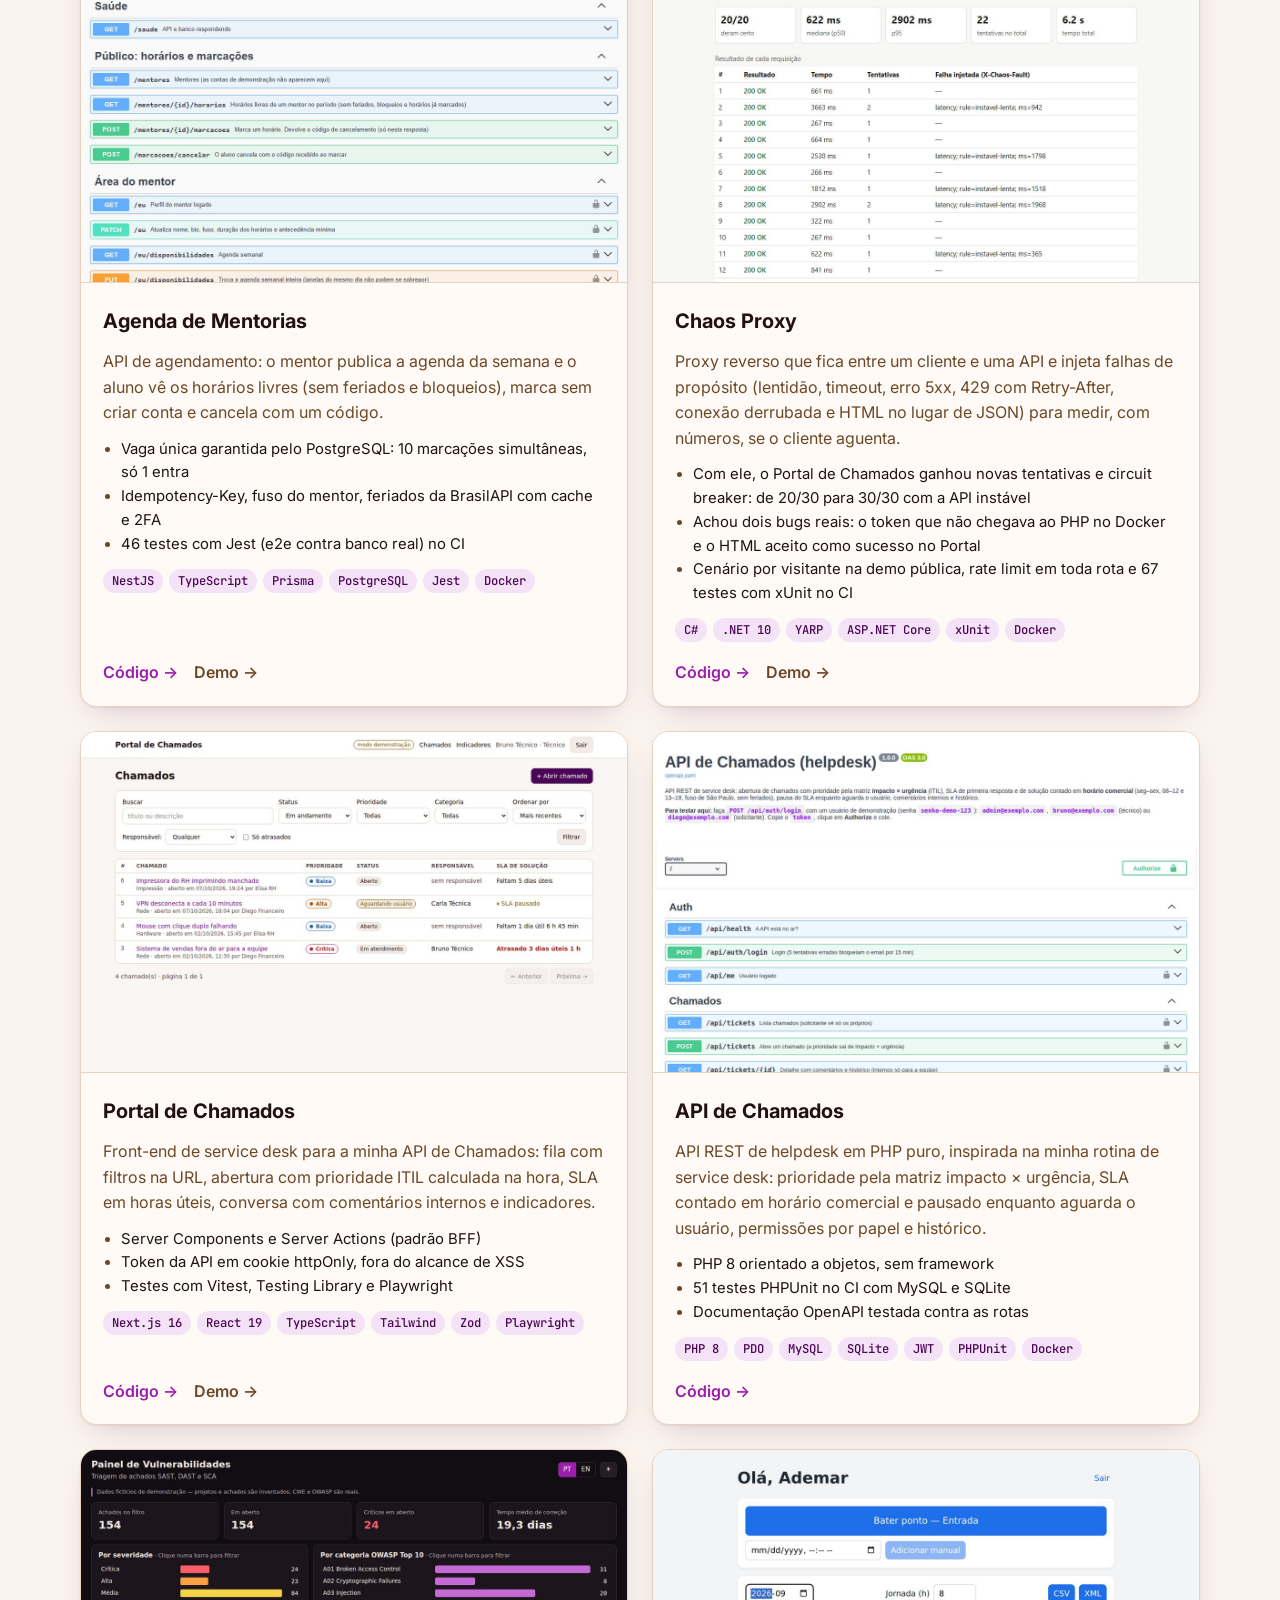
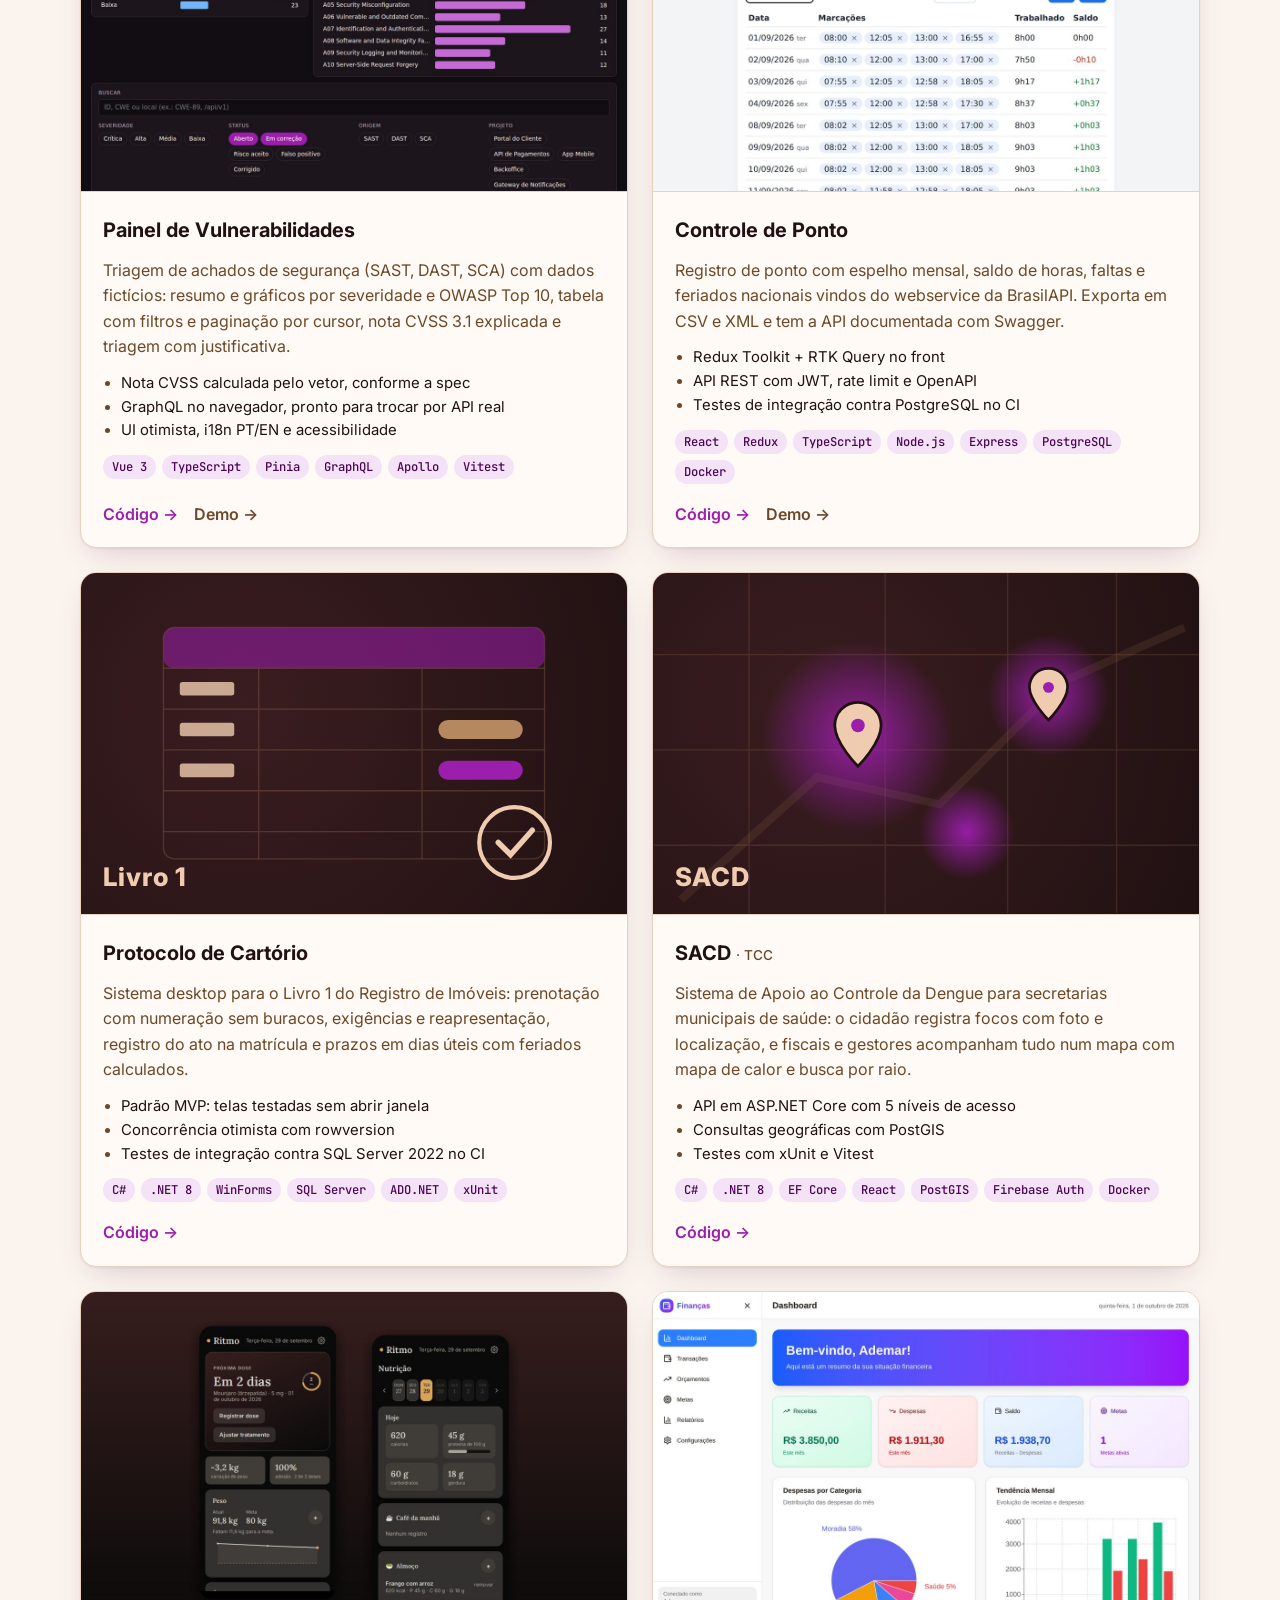
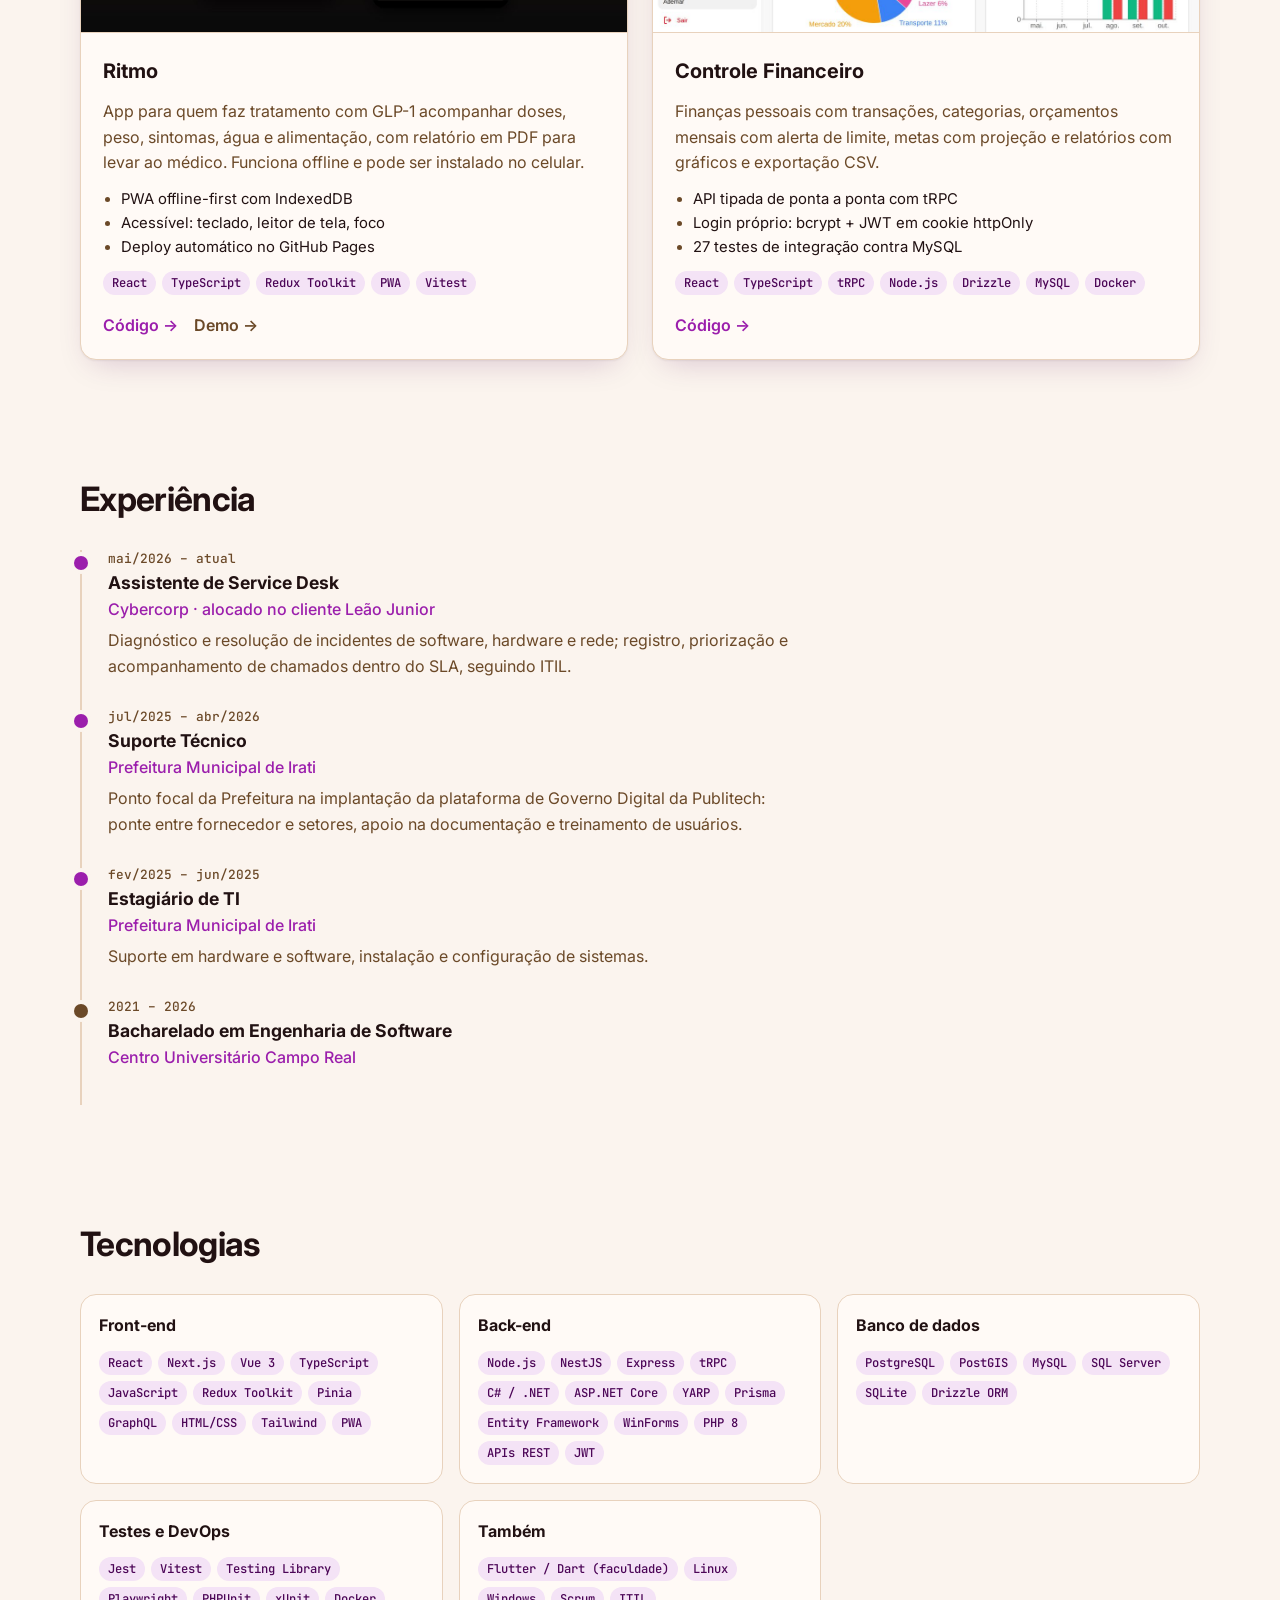
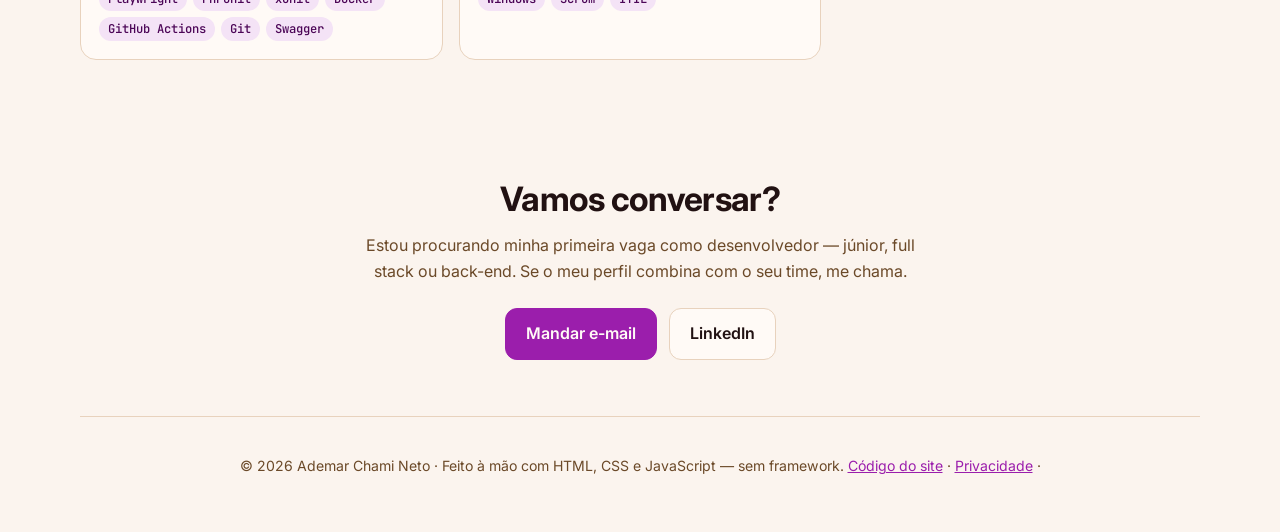
==== commit 312d8d5e: "Adiciona o Chaos Proxy ao portfólio - Card em quarto lugar, antes do Portal (PT/EN), com print da de" ====
--- a/index.html
+++ b/index.html
@@ -18,7 +18,7 @@
   <meta property="og:locale:alternate" content="en_US" />
   <meta property="og:url" content="https://ademarchamineto.github.io/" />
   <meta property="og:title" content="Ademar Chami Neto — Desenvolvedor Full Stack" />
-  <meta property="og:description" content="11 projetos com React, Next.js, Vue, NestJS, Node.js, C#/.NET, PHP e PostgreSQL — com código, testes e demos online." />
+  <meta property="og:description" content="12 projetos com React, Next.js, Vue, NestJS, Node.js, C#/.NET, PHP e PostgreSQL — com código, testes e demos online." />
   <meta property="og:image" content="https://ademarchamineto.github.io/assets/og-image.jpg" />
   <meta property="og:image:width" content="1200" />
   <meta property="og:image:height" content="630" />
@@ -156,6 +156,26 @@
           "position": 4,
           "item": {
             "@type": "SoftwareSourceCode",
+            "name": "Chaos Proxy",
+            "description": "Proxy reverso em .NET 10 + YARP que injeta falhas de propósito (lentidão, timeout, 5xx, 429 com Retry-After, conexão derrubada, HTML no lugar de JSON) para medir se o cliente aguenta.",
+            "codeRepository": "https://github.com/AdemarChamiNeto/chaos-proxy",
+            "programmingLanguage": [
+              "C#",
+              ".NET",
+              "ASP.NET Core",
+              "YARP"
+            ],
+            "author": {
+              "@id": "https://ademarchamineto.github.io/#pessoa"
+            },
+            "url": "https://chaos-proxy.onrender.com/"
+          }
+        },
+        {
+          "@type": "ListItem",
+          "position": 5,
+          "item": {
+            "@type": "SoftwareSourceCode",
             "name": "Portal de Chamados",
             "description": "Front-end em Next.js 16 para uma API de help desk, com BFF, cookie httpOnly e testes E2E.",
             "codeRepository": "https://github.com/AdemarChamiNeto/portal-chamados",
@@ -172,7 +192,7 @@
         },
         {
           "@type": "ListItem",
-          "position": 5,
+          "position": 6,
           "item": {
             "@type": "SoftwareSourceCode",
             "name": "API de Chamados",
@@ -190,7 +210,7 @@
         },
         {
           "@type": "ListItem",
-          "position": 6,
+          "position": 7,
           "item": {
             "@type": "SoftwareSourceCode",
             "name": "Painel de Vulnerabilidades",
@@ -209,7 +229,7 @@
         },
         {
           "@type": "ListItem",
-          "position": 7,
+          "position": 8,
           "item": {
             "@type": "SoftwareSourceCode",
             "name": "Controle de Ponto",
@@ -229,7 +249,7 @@
         },
         {
           "@type": "ListItem",
-          "position": 8,
+          "position": 9,
           "item": {
             "@type": "SoftwareSourceCode",
             "name": "Protocolo de Cartório",
@@ -247,7 +267,7 @@
         },
         {
           "@type": "ListItem",
-          "position": 9,
+          "position": 10,
           "item": {
             "@type": "SoftwareSourceCode",
             "name": "SACD",
@@ -265,7 +285,7 @@
         },
         {
           "@type": "ListItem",
-          "position": 10,
+          "position": 11,
           "item": {
             "@type": "SoftwareSourceCode",
             "name": "Ritmo",
@@ -284,7 +304,7 @@
         },
         {
           "@type": "ListItem",
-          "position": 11,
+          "position": 12,
           "item": {
             "@type": "SoftwareSourceCode",
             "name": "Controle Financeiro",
@@ -435,6 +455,27 @@
           </div>
         </article>
 
+        <!-- Chaos Proxy -->
+        <article class="project">
+          <a class="shot" href="https://chaos-proxy.onrender.com/" target="_blank" rel="noopener">
+            <img src="assets/projects/chaos.jpg" alt="Demo do Chaos Proxy no cenário API instável: o cliente resiliente acertou 20 de 20 requisições com 22 tentativas, e cada falha injetada aparece marcada" loading="lazy" width="1200" height="750" />
+          </a>
+          <div class="project-body">
+            <h3>Chaos Proxy</h3>
+            <p data-i18n="p.chaos.desc">Proxy reverso que fica entre um cliente e uma API e injeta falhas de propósito (lentidão, timeout, erro 5xx, 429 com Retry-After, conexão derrubada e HTML no lugar de JSON) para medir, com números, se o cliente aguenta.</p>
+            <ul class="highlights">
+              <li data-i18n="p.chaos.h1">Com ele, o Portal de Chamados ganhou novas tentativas e circuit breaker: de 20/30 para 30/30 com a API instável</li>
+              <li data-i18n="p.chaos.h2">Achou dois bugs reais: o token que não chegava ao PHP no Docker e o HTML aceito como sucesso no Portal</li>
+              <li data-i18n="p.chaos.h3">Cenário por visitante na demo pública, rate limit em toda rota e 67 testes com xUnit no CI</li>
+            </ul>
+            <ul class="tags"><li>C#</li><li>.NET 10</li><li>YARP</li><li>ASP.NET Core</li><li>xUnit</li><li>Docker</li></ul>
+            <div class="links">
+              <a href="https://github.com/AdemarChamiNeto/chaos-proxy" target="_blank" rel="noopener" data-i18n="links.code">Código</a>
+              <a class="demo" href="https://chaos-proxy.onrender.com/" target="_blank" rel="noopener" data-i18n="links.demo">Demo</a>
+            </div>
+          </div>
+        </article>
+
         <!-- Portal de Chamados -->
         <article class="project">
           <a class="shot" href="https://portal-chamados-swart.vercel.app/" target="_blank" rel="noopener">
@@ -672,7 +713,7 @@
         </div>
         <div class="skill-group">
           <h3>Back-end</h3>
-          <ul class="tags"><li>Node.js</li><li>NestJS</li><li>Express</li><li>tRPC</li><li>C# / .NET 8</li><li>ASP.NET Core</li><li>Prisma</li><li>Entity Framework</li><li>WinForms</li><li>PHP 8</li><li>APIs REST</li><li>JWT</li></ul>
+          <ul class="tags"><li>Node.js</li><li>NestJS</li><li>Express</li><li>tRPC</li><li>C# / .NET</li><li>ASP.NET Core</li><li>YARP</li><li>Prisma</li><li>Entity Framework</li><li>WinForms</li><li>PHP 8</li><li>APIs REST</li><li>JWT</li></ul>
         </div>
         <div class="skill-group">
           <h3 data-i18n="skills.db">Banco de dados</h3>
